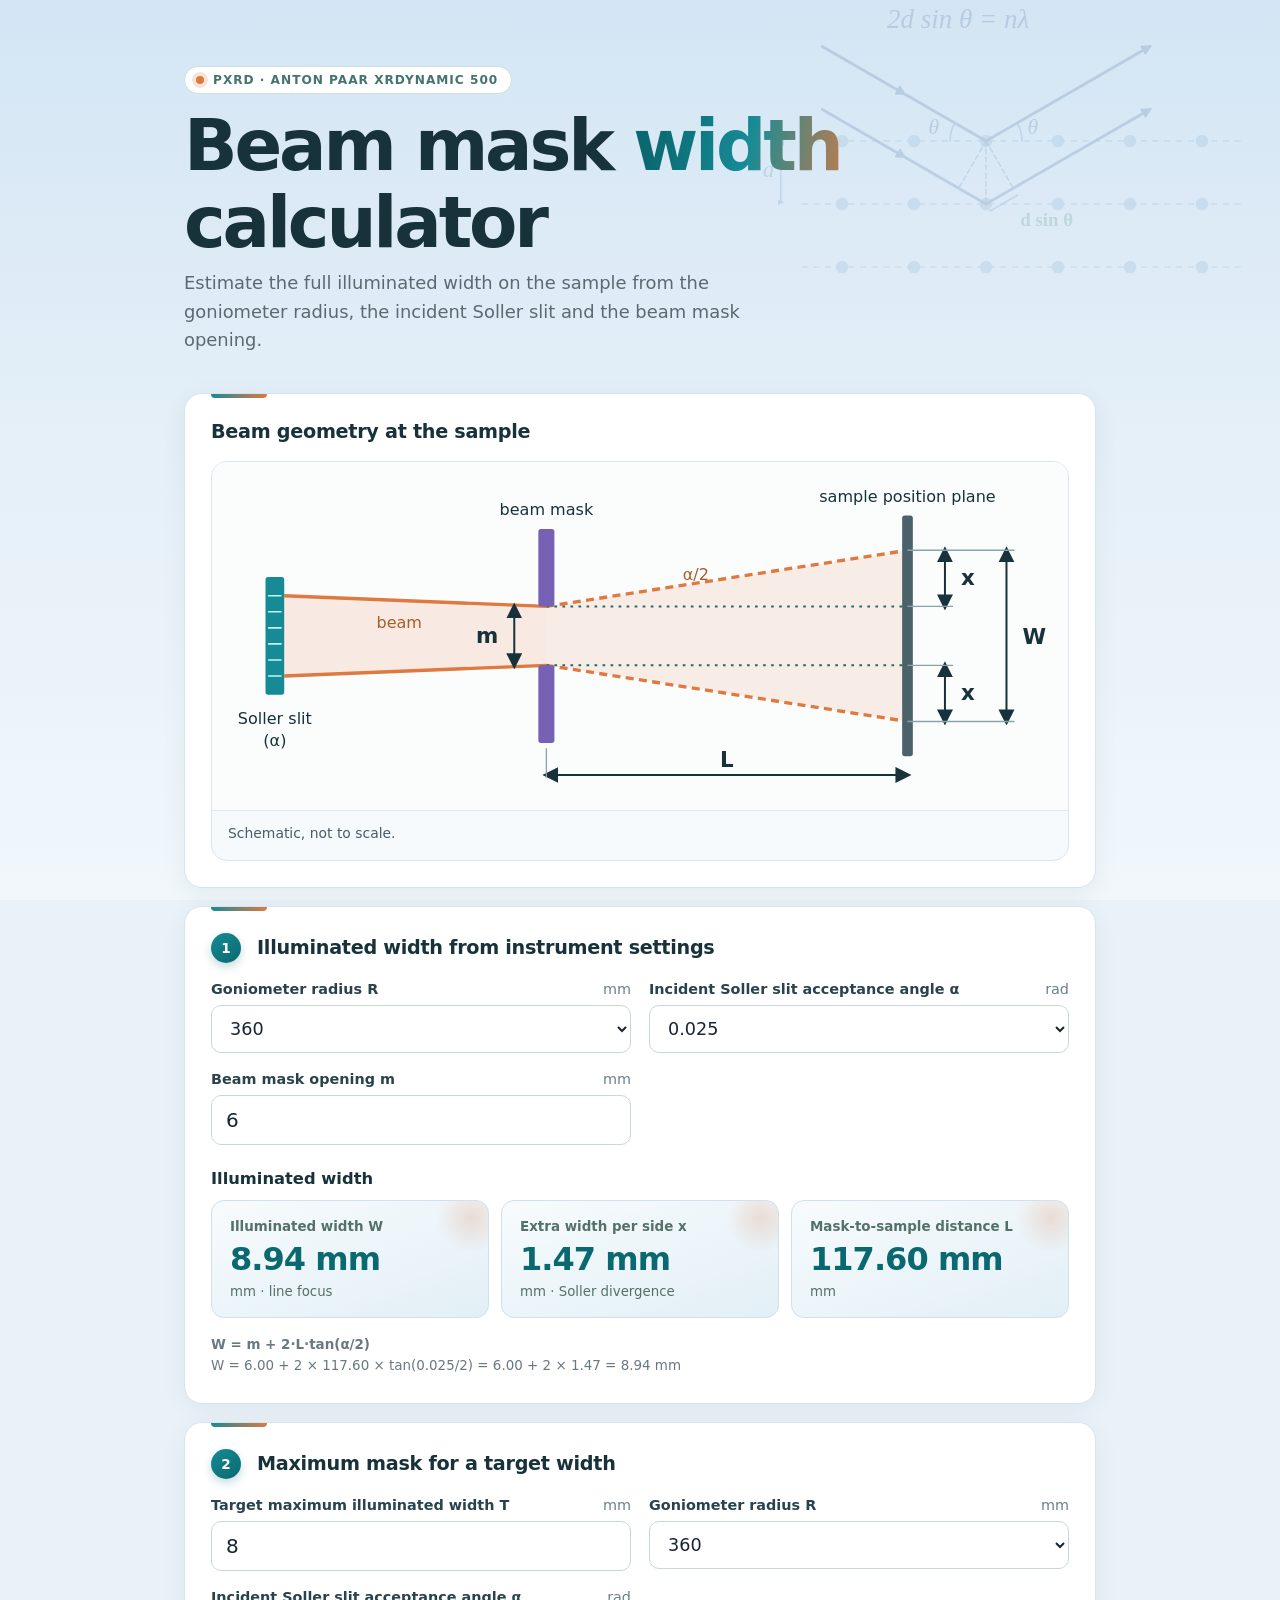
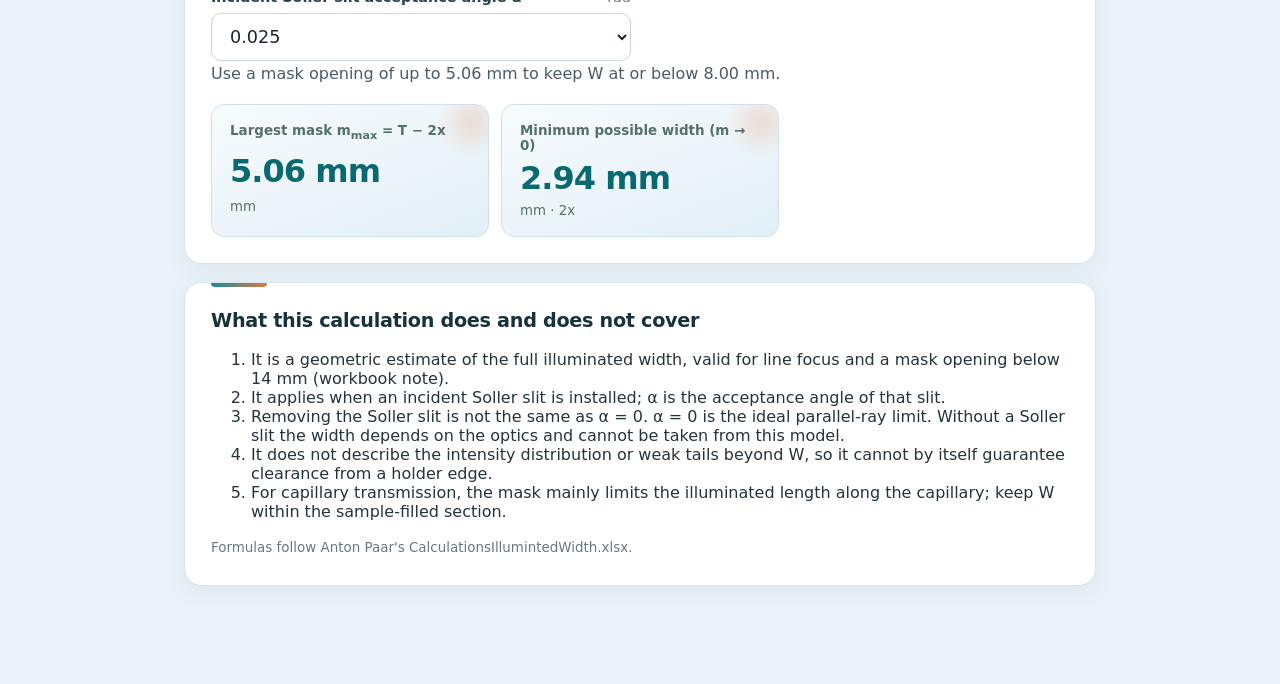
==== anton-paar/index.html @ cf541664 "Add separate Anton Paar XRDynamic 500 mask calculator" ====
<!doctype html>
<html lang="en">
<head>
  <meta charset="utf-8">
  <meta name="viewport" content="width=device-width, initial-scale=1">
  <title>XRDynamic 500 mask calculator</title>
  <link rel="stylesheet" href="styles.css?v=polish-14">
  <script defer src="calculator.js"></script>
</head>
<body>
  <main class="shell">
    <header class="header hero">
      <span class="eyebrow hero-eyebrow"><i aria-hidden="true"></i>PXRD · Anton Paar XRDynamic 500</span>
      <h1>Beam mask <span class="grad">width</span> calculator</h1>
      <p>Estimate the full illuminated width on the sample from the goniometer radius, the incident Soller slit and the beam mask opening.</p>
    </header>

    <section class="panel" aria-labelledby="geo-title">
      <h2 id="geo-title">Beam geometry at the sample</h2>
      <figure class="slit-figure">
        <svg viewBox="0 0 640 260" role="img" aria-labelledby="sch-title sch-desc" xmlns="http://www.w3.org/2000/svg" style="display:block;width:100%;height:auto">
          <title id="sch-title">Illuminated width from beam mask opening and Soller divergence</title>
          <desc id="sch-desc">Side view in the axial direction. The beam leaves the incident Soller slit at the left and passes a beam mask with opening m. Beyond the mask the edge rays diverge by half the acceptance angle on each side, adding a width x per side over the distance L to the sample plane, giving the illuminated width W.</desc>
          <defs>
            <marker id="ah" markerWidth="8" markerHeight="8" refX="6" refY="4" orient="auto-start-reverse"><path d="M0 0L8 4 0 8Z" fill="#17323a"/></marker>
          </defs>
          <rect width="640" height="260" fill="#fbfdfd"/>
          <!-- Soller slit -->
          <g fill="#168b96"><rect x="40" y="86" width="14" height="88" rx="2"/></g>
          <path d="M42 100h10M42 112h10M42 124h10M42 136h10M42 148h10M42 160h10" stroke="#c9f3f4" stroke-width="1.2"/>
          <text x="47" y="196" text-anchor="middle" font-size="12" fill="#17323a">Soller slit</text>
          <text x="47" y="212" text-anchor="middle" font-size="12" fill="#17323a">(α)</text>
          <!-- beam envelope -->
          <path d="M54 100 L250 108 L250 152 L54 160 Z" fill="#df7940" opacity=".14"/>
          <path d="M250 108 L520 66 M250 152 L520 194" stroke="#df7940" stroke-width="2.5" fill="none" stroke-dasharray="6 4"/>
          <path d="M54 100 L250 108 M54 160 L250 152" stroke="#df7940" stroke-width="2.5" fill="none"/>
          <path d="M250 108 L520 108 M250 152 L520 152" stroke="#0a6870" stroke-width="1.5" fill="none" stroke-dasharray="2 4"/>
          <path d="M250 108 L520 66 L520 194 L250 152 Z" fill="#df7940" opacity=".12"/>
          <text x="140" y="124" font-size="12" fill="#a95c2a" text-anchor="middle">beam</text>
          <!-- mask plates -->
          <rect x="244" y="50" width="12" height="58" rx="2" fill="#7661b5"/>
          <rect x="244" y="152" width="12" height="58" rx="2" fill="#7661b5"/>
          <text x="250" y="40" text-anchor="middle" font-size="12" fill="#17323a">beam mask</text>
          <!-- sample plane -->
          <rect x="516" y="40" width="8" height="180" rx="2" fill="#4b626a"/>
          <text x="520" y="30" text-anchor="middle" font-size="12" fill="#17323a">sample position plane</text>
          <!-- m dimension -->
          <path d="M226 108V152" stroke="#17323a" stroke-width="1.5" marker-start="url(#ah)" marker-end="url(#ah)"/>
          <text x="214" y="135" text-anchor="end" font-size="16" font-weight="700" fill="#17323a">m</text>
          <!-- x dimensions -->
          <path d="M548 66V108" stroke="#17323a" stroke-width="1.5" marker-start="url(#ah)" marker-end="url(#ah)"/>
          <path d="M548 152V194" stroke="#17323a" stroke-width="1.5" marker-start="url(#ah)" marker-end="url(#ah)"/>
          <text x="560" y="92" font-size="16" font-weight="700" fill="#17323a">x</text>
          <text x="560" y="178" font-size="16" font-weight="700" fill="#17323a">x</text>
          <path d="M520 108h34M520 152h34M520 66h34M520 194h34" stroke="#8aa3aa" stroke-width="1"/>
          <!-- W dimension -->
          <path d="M594 66V194" stroke="#17323a" stroke-width="1.5" marker-start="url(#ah)" marker-end="url(#ah)"/>
          <path d="M554 66h46M554 194h46" stroke="#8aa3aa" stroke-width="1"/>
          <text x="606" y="136" font-size="16" font-weight="700" fill="#17323a">W</text>
          <!-- L dimension -->
          <path d="M250 238H520" stroke="#17323a" stroke-width="1.5" marker-start="url(#ah)" marker-end="url(#ah)" transform="translate(0 -4)"/>
          <path d="M250 214v22" stroke="#8aa3aa" stroke-width="1"/>
          <text x="385" y="228" text-anchor="middle" font-size="16" font-weight="700" fill="#17323a">L</text>
          <!-- half-angle -->
          <text x="352" y="88" font-size="12" fill="#a95c2a">α/2</text>
        </svg>
        <figcaption>Schematic, not to scale.</figcaption>
      </figure>
    </section>

    <section class="panel" aria-labelledby="inst-title">
      <div class="section-heading"><span class="step">1</span><h2 id="inst-title">Illuminated width from instrument settings</h2></div>
      <div class="form-grid">
        <div class="field"><label for="radius">Goniometer radius R <span>mm</span></label>
          <select id="radius"><option value="360" selected>360</option><option value="400">400</option></select></div>
        <div class="field"><label for="alpha">Incident Soller slit acceptance angle α <span>rad</span></label>
          <select id="alpha"><option value="0.05">0.05</option><option value="0.025" selected>0.025</option><option value="0.0125">0.0125</option></select></div>
        <div class="field"><label for="mask">Beam mask opening m <span>mm</span></label>
          <input id="mask" type="number" min="0" max="13" step="0.1" value="6" inputmode="decimal" aria-describedby="mask-warning">
          <p id="mask-warning" class="inline-warning" hidden></p></div>
      </div>
      <h3 class="subhead">Illuminated width</h3>
      <div aria-live="polite">
      <div class="metric-grid">
        <div class="metric"><span>Illuminated width W</span><strong id="out-w">—</strong><small>mm · line focus</small></div>
        <div class="metric"><span>Extra width per side x</span><strong id="out-x">—</strong><small>mm · Soller divergence</small></div>
        <div class="metric"><span>Mask-to-sample distance L</span><strong id="out-l">—</strong><small>mm</small></div>
      </div>
      <p class="result-note"><strong>W = m + 2·L·tan(α/2)</strong><br><span id="formula">—</span></p>
      </div>

    </section>

    <section class="panel" aria-labelledby="rev-title">
      <div class="section-heading"><span class="step">2</span><h2 id="rev-title">Maximum mask for a target width</h2></div>
      <div class="form-grid">
        <div class="field"><label for="target">Target maximum illuminated width T <span>mm</span></label>
          <input id="target" type="number" min="0" step="0.1" value="8" inputmode="decimal"></div>
        <div class="field"><label for="radius-rev">Goniometer radius R <span>mm</span></label>
          <select id="radius-rev"><option value="360" selected>360</option><option value="400">400</option></select></div>
        <div class="field"><label for="alpha-rev">Incident Soller slit acceptance angle α <span>rad</span></label>
          <select id="alpha-rev"><option value="0.05">0.05</option><option value="0.025" selected>0.025</option><option value="0.0125">0.0125</option></select></div>
      </div>
      <p id="rev-message" class="message"></p>
      <div class="metric-grid">
        <div class="metric"><span>Largest mask m<sub>max</sub> = T − 2x</span><strong id="out-mmax">—</strong><small id="out-mmax-note">mm</small></div>
        <div class="metric"><span>Minimum possible width (m → 0)</span><strong id="out-wmin">—</strong><small>mm · 2x</small></div>
      </div>
    </section>

    <section class="panel" aria-labelledby="notes-title">
      <h2 id="notes-title">What this calculation does and does not cover</h2>
      <ol>
        <li>It is a geometric estimate of the full illuminated width, valid for line focus and a mask opening below 14 mm (workbook note).</li>
        <li>It applies when an incident Soller slit is installed; α is the acceptance angle of that slit.</li>
        <li>Removing the Soller slit is not the same as α = 0. α = 0 is the ideal parallel-ray limit. Without a Soller slit the width depends on the optics and cannot be taken from this model.</li>
        <li>It does not describe the intensity distribution or weak tails beyond W, so it cannot by itself guarantee clearance from a holder edge.</li>
        <li>For capillary transmission, the mask mainly limits the illuminated length along the capillary; keep W within the sample-filled section.</li>
      </ol>
      <p class="result-note">Formulas follow Anton Paar's CalculationsIllumintedWidth.xlsx.</p>
    </section>
  </main>
</body>
</html>
---- anton-paar/styles.css ----
:root { font-family: Inter, ui-sans-serif, system-ui, -apple-system, "Segoe UI", sans-serif; color: #24343b; background: #f5f6f2; color-scheme: light; }
* { box-sizing: border-box; }
[hidden] { display: none !important; }
body { margin: 0; min-height: 100vh; background: #f5f6f2 url("optics-background-bragg.svg?v=polish-14") center top / 100% auto fixed no-repeat; }
.header { color: #24343b; }
.header h1 { text-shadow: none; font-weight: 650; }
.header .eyebrow { color: #46736e; letter-spacing: .08em; }
.header p { color: #596b70; }
.header-equations { display: flex; flex-wrap: wrap; justify-content: flex-end; gap: 8px 28px; margin: 8px 0 20px; color: #78948b; font-family: Georgia, serif; font-size: clamp(1.15rem, 2.3vw, 1.8rem); line-height: 1.4; }
.header-equations span { white-space: nowrap; opacity: .16; }
.top-nav a { color: #075862; }
@media (max-width: 700px) { body { background-attachment: scroll; background-size: auto 620px; background-position: right top; } }
.shell { max-width: 960px; margin: 0 auto; padding: 48px 24px 80px; }
.header { max-width: none; margin-bottom: 30px; }
.header-top { display: flex; align-items: center; gap: 14px; flex-wrap: wrap; }
.header-launch { border: 1px solid #a4c6c9; background: #e9f5f5; color: #075862; border-radius: 999px; padding: 7px 12px; font: inherit; font-size: .75rem; font-weight: 800; cursor: pointer; }
.header-launch:hover, .header-launch:focus { background: #d4ebed; }
.eyebrow { color: #0a6870; font-size: .76rem; font-weight: 800; letter-spacing: .12em; text-transform: uppercase; }
h1 { font-size: clamp(2rem, 5vw, 3.4rem); line-height: 1.1; letter-spacing: -.04em; margin: 12px 0 16px; }
h2 { font-size: 1.2rem; margin: 0 0 18px; }
p { line-height: 1.6; color: #4a5b68; }
.header p { font-size: 1.05rem; margin: 0; }
.panel { background: #fff; border: 1px solid #dfe6e2; border-radius: 14px; box-shadow: 0 4px 18px #29443b06; padding: 26px; margin-bottom: 18px; }
.inputs { display: grid; gap: 8px; }
label { font-weight: 700; display: flex; justify-content: space-between; gap: 16px; max-width: 350px; }
label span { color: #69808c; font-weight: 500; }
input { width: min(100%, 350px); border: 1px solid #b7c9d1; border-radius: 10px; font: inherit; font-size: 1.25rem; padding: 12px 14px; color: #172534; background: #fbfdfd; }
input:focus { outline: 3px solid #72bdc47a; border-color: #087781; }
select { width: min(100%, 350px); border: 1px solid #b7c9d1; border-radius: 10px; font: inherit; font-size: 1.1rem; padding: 12px 14px; color: #172534; background: #fbfdfd; }
select:focus { outline: 3px solid #72bdc47a; border-color: #087781; }
.mode-choice { border: 0; padding: 0; margin: 14px 0 0; display: flex; flex-wrap: wrap; gap: 10px; }
.mode-choice legend { font-weight: 700; margin-bottom: 8px; }
.mode-choice label { justify-content: flex-start; align-items: center; border: 1px solid #b7c9d1; border-radius: 10px; padding: 9px 13px; cursor: pointer; }
.mode-choice label:has(input:checked) { border-color: #087781; background: #e9f5f5; color: #075862; }
.mode-choice input { width: auto; margin: 0 8px 0 0; accent-color: #087781; }
.automatic-inputs { display: grid; gap: 8px; margin-top: 12px; }
.automatic-inputs label:not(:first-child) { margin-top: 10px; }
.manual-toggle { justify-content: flex-start; align-items: center; margin-top: 14px; cursor: pointer; }
.manual-toggle input { width: auto; margin: 0 9px 0 0; accent-color: #087781; }
.suggestion-preference { justify-content: flex-start; align-items: center; margin-top: 4px; cursor: pointer; }
.suggestion-preference input { width: auto; margin: 0 9px 0 0; accent-color: #087781; }
.suggestion-preference:has(input:disabled) { color: #71818b; cursor: default; }
.input-hint { font-size: .82rem; margin: 0 0 3px; }
.mask-order-explanation { margin: -5px 0 18px; border-left: 3px solid #b8812f; padding: 8px 12px; background: #fff8e9; font-size: .9rem; }
.manual-mask-inputs { display: grid; grid-template-columns: repeat(2, minmax(0, 1fr)); gap: 14px; margin-top: 8px; max-width: 720px; }
.manual-mask-inputs div { display: grid; gap: 7px; }
details { margin-top: 12px; }
summary { color: #086a73; font-weight: 700; cursor: pointer; }
.advanced { display: grid; gap: 8px; margin-top: 16px; }
.advanced label:not(:first-child) { margin-top: 10px; }
.section-heading { display: flex; justify-content: space-between; align-items: flex-start; gap: 16px; }
.section-heading h2 { margin-top: 7px; }
.badge { border-radius: 999px; background: #e2f3ed; color: #14644b; padding: 7px 12px; font-size: .78rem; font-weight: 800; white-space: nowrap; }
.badge.error { background: #fff0e7; color: #9b441a; }
.badge.warning { background: #fff4d9; color: #805300; }
.message { margin: 0 0 18px; }
.beam-limit-note { margin: -7px 0 18px; border-left: 3px solid #c27c2c; padding: 8px 12px; background: #fff9eb; font-size: .86rem; }
.settings { display: grid; grid-template-columns: repeat(3, 1fr); gap: 12px; }
.setting { border-radius: 14px; padding: 20px; background: #0b5963; color: white; display: grid; gap: 5px; }
.setting span { font-size: .88rem; font-weight: 700; color: #c8e8e9; }
.setting strong { font-size: clamp(1.8rem, 5vw, 2.7rem); letter-spacing: -.04em; }
.setting small { color: #c8e8e9; font-size: .76rem; }
.automatic-details { border-top: 1px solid #e1e8eb; margin-top: 18px; padding-top: 16px; display: grid; grid-template-columns: repeat(3, 1fr); gap: 16px; }
.automatic-details div { display: grid; gap: 4px; }
.automatic-details span { color: #5e707c; font-size: .8rem; }
.automatic-details strong { font-size: 1.08rem; }
.automatic-chart { border-top: 1px solid #e1e8eb; margin-top: 18px; padding-top: 16px; }
.automatic-chart h3 { font-size: .95rem; margin: 0 0 8px; }
.automatic-chart svg { display: block; width: 100%; max-width: 640px; height: auto; }
.footprint { border-top: 1px solid #e1e8eb; margin-top: 22px; padding-top: 18px; display: grid; grid-template-columns: repeat(3, 1fr); gap: 16px; }
.footprint div { display: grid; gap: 4px; }
.footprint span { color: #5e707c; font-size: .8rem; }
.footprint strong { font-size: 1.08rem; }
.edge-screen { border-top: 1px solid #dce5e9; margin-top: 24px; padding-top: 20px; }
.edge-screen h3 { font-size: 1.08rem; margin: 0 0 8px; }
.edge-screen p { margin: 0 0 12px; font-size: .88rem; }
.edge-inputs { display: grid; grid-template-columns: repeat(3, minmax(0, 1fr)); gap: 12px; margin: 16px 0; }
.edge-inputs div { display: grid; gap: 6px; }
.edge-inputs label { font-size: .8rem; }
.edge-inputs input { width: 100%; font-size: 1rem; padding: 9px 10px; }
.edge-formula { color: #546a74; }
.edge-pair { font-weight: 700; color: #234450; }
.edge-result { background: #eaf3f5; border-left: 3px solid #4e8790; padding: 11px 13px; color: #214b55 !important; }
.edge-candidate-box { border: 1px solid #dce5e9; border-radius: 10px; padding: 12px 14px; margin-bottom: 12px; }
.edge-candidate-box strong { font-size: .85rem; }
.edge-candidate-list { display: grid; grid-template-columns: repeat(3, minmax(0, 1fr)); gap: 6px; margin-top: 9px; color: #435762; font-size: .78rem; }
.edge-candidate-list span { padding: 6px 8px; border-radius: 6px; background: #f1f6f7; }
.edge-screen .edge-caution { font-size: .8rem; color: #5a6972; margin-bottom: 0; }
.context p { margin: 0 0 12px; }
.context p:last-child { margin-bottom: 0; }
.source { font-size: .82rem; }
a { color: #086a73; }
.present-button { border: 1px solid #a4c6c9; background: #e9f5f5; color: #075862; border-radius: 9px; padding: 10px 14px; font: inherit; font-size: .83rem; font-weight: 800; cursor: pointer; }
.present-button:hover, .present-button:focus { background: #d4ebed; }
.diagram-grid { display: grid; grid-template-columns: repeat(2, minmax(0, 1fr)); gap: 14px; }
.diagram-card { margin: 0; background: #f7fafb; border: 1px solid #dce7ea; border-radius: 14px; overflow: hidden; }
.diagram-card svg { display: block; width: 100%; height: auto; }
.diagram-surface svg { max-width: 440px; margin: 0 auto; }
.diagram-card figcaption { border-top: 1px solid #dce7ea; padding: 15px 17px 18px; color: #435762; font-size: .86rem; line-height: 1.5; }
.diagram-distance { border-top: 1px solid #dce7ea; padding: 10px 17px; color: #435762; font-size: .77rem; line-height: 1.45; }
.diagram-card figcaption strong { color: #183944; }
.svg-heading { fill: #126b72; font-size: 12px; font-weight: 800; letter-spacing: 1.4px; }
.svg-label { fill: #234450; font-size: 13px; font-weight: 700; }
.svg-small { fill: #6a818a; font-size: 10px; }
.svg-fwhm-label { fill: #9d4019; font-size: 10px; font-weight: 800; }
.svg-fwhm-value { fill: #9d4019; font-size: 12px; font-weight: 800; }
.svg-center { text-anchor: middle; }
.diagram-note { font-size: .84rem; margin: 16px 0 8px; }
.illustration .source { margin: 0; }
.illustration:fullscreen { padding: clamp(20px, 3vw, 48px); overflow: auto; border-radius: 0; margin: 0; background: white; }
.illustration:fullscreen .diagram-grid { max-width: 1400px; margin: 0 auto; grid-template-columns: repeat(2, minmax(0, 1fr)); }
.illustration:fullscreen .diagram-surface svg { max-width: none; }
@media (max-width: 640px) { .shell { padding: 28px 15px 50px; } .panel { padding: 20px; } .settings, .manual-mask-inputs, .edge-inputs, .edge-candidate-list { grid-template-columns: 1fr; gap: 7px; } .setting { padding: 13px; } .setting small { font-size: .7rem; } .footprint, .automatic-details { grid-template-columns: 1fr; gap: 10px; } }
@media (max-width: 700px) { .diagram-grid { grid-template-columns: 1fr; } .illustration .section-heading { align-items: center; } }
@media (max-width: 900px) { .illustration:fullscreen .diagram-grid { grid-template-columns: 1fr; } }

/* Calculator layout */
.top-nav { display: flex; justify-content: space-between; align-items: center; gap: 18px; }
.top-nav a { text-decoration: none; font-weight: 750; background: #e9f5f5; border: 1px solid #a4c6c9; padding: 9px 14px; border-radius: 999px; white-space: nowrap; }
.top-nav a:hover, .top-nav a:focus-visible { background: #d4ebed; }
.home-links { display: flex; gap: 8px; flex-wrap: wrap; justify-content: flex-end; max-width: 100%; }
.header:has(.home-links) { max-width: none; }
.home-links a { font-size: .83rem; white-space: normal; text-align: center; }
.home { max-width: 1180px; }
.home .header { margin-bottom: 28px; }
.home-instrument { margin: 0; overflow: hidden; border: 1px solid #d8e5e8; border-radius: 22px; background: #fbfdfd; box-shadow: 0 20px 50px #143a4b17; }
.home-diagram-scroll { overflow-x: auto; overscroll-behavior-x: contain; scrollbar-color: #9eb7bc #eef4f5; }
.home-diagram { display: block; width: 100%; min-width: 820px; height: auto; font-family: Inter, ui-sans-serif, system-ui, sans-serif; }
.diagram-kicker { fill: #14818a; font-size: 12px; font-weight: 850; letter-spacing: 1.6px; }
.beam-label { fill: #b85a2d; font-size: 12px; font-weight: 750; }
.callout { fill: #203c47; font-size: 15px; font-weight: 750; }
.callout path { fill: none; stroke: #657e85; stroke-width: 1.5; marker-end: url(#arrowCall); }
.callout-sub { fill: #688088; font-size: 12px; font-weight: 650; }
.diagram-foot { fill: #667d84; font-size: 12px; font-weight: 650; letter-spacing: .02em; }
.home-instrument figcaption { display: flex; justify-content: space-between; gap: 22px; align-items: baseline; padding: 18px 24px 21px; border-top: 1px solid #deeaec; color: #506670; line-height: 1.5; }
.home-instrument figcaption strong { color: #183944; font-size: 1.05rem; }
.home-instrument figcaption span { max-width: 550px; font-size: .87rem; }
.home-scroll-hint { display: none; }
@media (max-width: 700px) { .home-instrument figcaption { display: grid; gap: 5px; padding: 15px 18px 18px; } .home-diagram { min-width: 820px; } .home-scroll-hint { display: block; margin: 0; padding: 8px 18px; border-top: 1px solid #deeaec; color: #075862; font-size: .8rem; font-weight: 750; } }
.slit-visual-grid { display: grid; grid-template-columns: repeat(2, minmax(0, 1fr)); gap: 16px; }
.slit-figure { margin: 0; background: #f8fbfc; border: 1px solid #dce8eb; border-radius: 12px; overflow: hidden; }
.diagram-section .slit-figure svg { margin: 0; width: 100%; max-width: none; }
.slit-figure figcaption { border-top: 1px solid #dce8eb; padding: 12px 16px 16px; color: #4a5b68; font-size: .87rem; line-height: 1.5; }
.slit-chart-title { font-size: 18px; font-weight: 800; fill: #214b55; }
.slit-label { font-size: 13px; font-weight: 650; fill: #375b67; }
.overlap-intro { margin: -6px 0 18px; }
.overlap-card { background: #fbfdfd; border-color: #d9e4e6; box-shadow: 0 6px 18px #1739430a; }
.overlap-card-heading { display: flex; align-items: center; gap: 12px; padding: 18px 20px 0; }
.overlap-card-heading h3 { margin: 0; color: #173b46; font-size: 1.02rem; letter-spacing: -.015em; }
.overlap-card-index { display: inline-grid; place-items: center; width: 30px; height: 30px; flex: none; border-radius: 9px; background: #e6f2f1; color: #0b656c; font-size: .72rem; font-weight: 850; }
.diagram-section .overlap-card svg { margin: 0; }
.sample-fill { fill: #e4eaeb; }
.sample-rim-fill { fill: #24343b; }
.area-pds { fill: #f3cd57; }
.area-pass { fill: #5baa62; }
.area-measured { fill: #d95049; }
.overlap-guide { fill: none; stroke: #4d9fc7; stroke-width: 1.5; stroke-dasharray: 3 5; opacity: .9; }
.overlap-stage { fill: #203d47; font-size: 17px; font-weight: 800; }
.overlap-stage-sub { fill: #5c737b; font-size: 12px; }
.optics-label { fill: #365765; font-size: 12px; font-weight: 800; letter-spacing: .025em; }
.optics-beam-pds { fill: #f3cd57; opacity: .54; }
.optics-beam-pass { fill: #5baa62; opacity: .43; }
.optics-ray { fill: none; stroke: #547987; stroke-width: 1.6; }
.optics-blade { fill: none; stroke: #70818a; stroke-width: 8; stroke-linecap: square; }
.optics-slit { fill: none; stroke: #405662; stroke-width: 1.5; }
.optics-target { fill: #24343b; }
.optics-sample-label { fill: #6b7e85; font-size: 10px; font-weight: 650; }
.overlap-legend { display: flex; gap: 12px 22px; flex-wrap: wrap; align-items: center; margin: 17px 0 0 !important; font-size: .82rem; font-weight: 700; color: #34535c; }
.overlap-legend span { display: inline-flex; gap: 7px; align-items: center; }
.legend-swatch { display: inline-block; width: 13px; height: 13px; border-radius: 4px; }
.pds-swatch { background: #f3cd57; }
.pass-swatch { background: #5baa62; }
.measured-swatch { background: #d95049; }
.brochure-figure { max-width: 780px; margin: 0; background: #f7fafb; border: 1px solid #dce8eb; border-radius: 12px; overflow: hidden; }
.brochure-figure img { display: block; width: 100%; height: auto; }
.brochure-figure figcaption { padding: 12px 16px 16px; border-top: 1px solid #dce8eb; color: #4a5b68; font-size: .87rem; line-height: 1.5; }
.training-actions { display: flex; align-items: center; gap: 8px; }
.training-actions button { font: inherit; font-weight: 750; color: #075862; background: #e9f5f5; border: 1px solid #a4c6c9; padding: 9px 14px; border-radius: 999px; cursor: pointer; white-space: nowrap; }
.training-actions button:hover, .training-actions button:focus-visible { background: #d4ebed; }
.training:fullscreen { overflow: auto; width: 100%; max-width: none; background: #f5fafc; }
.section-heading { align-items: center; justify-content: flex-start; margin-bottom: 18px; }
.section-heading h2 { margin: 0; }
.results .section-heading { justify-content: space-between; }
.step { display: grid; place-items: center; background: #0b5963; color: white; width: 30px; height: 30px; border-radius: 50%; font-weight: 800; font-size: .85rem; flex: none; }
.form-grid { display: grid; grid-template-columns: repeat(2, minmax(0, 1fr)); gap: 18px; }
.field { display: grid; align-content: start; gap: 8px; min-width: 0; }
.field label, .field-label { max-width: none; font-size: .9rem; font-weight: 700; color: #29434d; }
.field input, .field select { max-width: none; width: 100%; }
.field output { display: flex; align-items: center; min-height: 52px; padding: 11px 14px; border-radius: 10px; background: #e9f5f5; border: 1px solid #a4c6c9; color: #075862; font-size: 1.12rem; font-weight: 750; }
.mode-choice { margin: 0 0 22px; }
.mode-choice label { max-width: none; }
.metric-grid { display: grid; grid-template-columns: repeat(3, minmax(0,1fr)); gap: 12px; }
.metric { display: grid; gap: 6px; padding: 18px; background: #0b5963; color: white; border-radius: 13px; }
.metric span { color: #c8e8e9; font-size: .84rem; font-weight: 700; }
.metric strong { font-size: clamp(1.35rem, 3vw, 2rem); letter-spacing: -.03em; }
.metric small { color: #c8e8e9; }
.metric-subvalue { display: grid; gap: 5px; margin-top: 8px; padding-top: 12px; border-top: 1px solid rgba(200, 232, 233, .4); }
.metric-subvalue strong { font-size: clamp(1.1rem, 2.4vw, 1.5rem); }
.message { margin: 0 0 18px; }
.auto-results { display: flex; flex-wrap: wrap; gap: 10px 30px; margin-top: 18px; padding: 16px 18px; border-radius: 10px; background: #f1f7f8; color: #31545e; }
.auto-results strong { color: #173b46; }
.result-note { margin: 16px 0 0; font-size: .84rem; color: #687982; }
.notes h2 { margin-bottom: 12px; }
.notes details { margin: 0; border-top: 1px solid #e0e8eb; }
.notes details:last-child { border-bottom: 1px solid #e0e8eb; }
.notes summary { padding: 16px 4px; }
.detail-body { padding: 0 5px 18px; }
.detail-body p { margin: 0 0 12px; }
.detail-body .form-grid { margin: 14px 0; grid-template-columns: repeat(3,minmax(0,1fr)); }
.detail-body input { font-size: 1rem; padding: 9px 10px; }
.candidate-list { display: grid; grid-template-columns: repeat(2,minmax(0,1fr)); gap: 7px; }
.candidate { text-align: left; border: 1px solid #bad1d5; border-radius: 9px; background: #f1f7f8; color: #244d57; padding: 10px 12px; font: inherit; font-size: .82rem; cursor: pointer; }
.candidate:hover, .candidate:focus-visible { background: #dceef0; border-color: #5e9ca3; }
.field .inline-warning { margin: 0; padding: 9px 11px; border-left: 4px solid #a83711; border-radius: 4px; background: #fff0e8; color: #842906; font-size: .85rem; font-weight: 800; line-height: 1.35; }
.field .input-warning { border-color: #a83711; box-shadow: 0 0 0 2px #f5c1a8; }
.message.warning { padding: 13px 15px; border-left: 5px solid #a83711; border-radius: 5px; background: #fff0e8; color: #842906; font-weight: 800; }
.badge.warning { background: #9b350f; color: #fff; font-weight: 900; }
.source { font-size: .82rem; }
.training { max-width: 1100px; }
.diagram-section svg { display: block; width: 100%; max-width: 760px; height: auto; margin: 5px auto 14px; font: 15px Inter, ui-sans-serif, system-ui, sans-serif; fill: #29434d; }
.diagram-section svg.profile-inset { background: #f6fafb; border: 1px solid #dce8eb; border-radius: 12px; margin-top: 12px; }
.soller-comparison { display: grid; grid-template-columns: repeat(2, minmax(0, 1fr)); gap: 16px; margin: 12px 0 16px; }
.diagram-section .soller-comparison svg { max-width: none; margin: 0; background: #f8fbfc; border: 1px solid #dce8eb; border-radius: 12px; }
.soller-panel-title { font-size: 17px; font-weight: 750; fill: #214b55; }
.soller-panel-note { font-size: 11px; fill: #637b84; }
.soller-axis-label { font-size: 12px; fill: #516b75; }
.soller-legend { font-size: 13px; font-weight: 650; }
.soller-peak-none, .soller-peak-wide, .soller-peak-narrow { fill: none; stroke-width: 2.5; stroke-linecap: round; stroke-linejoin: round; }
.soller-peak-none { stroke: #3273a1; }
.soller-peak-wide { stroke: #bd7923; }
.soller-peak-narrow { stroke: #4a823b; }
.profile-inset .profile-title { font-size: 17px; font-weight: 750; fill: #214b55; }
.profile-inset .profile-measure { font-size: 15px; font-weight: 800; paint-order: stroke; stroke: #f6fafb; stroke-width: 4px; }
.profile-inset .profile-core { fill: #147b83; }
.profile-inset .profile-width { fill: #a34e26; }
.profile-inset .profile-footprint { fill: #775e9c; }
.profile-inset .profile-note { font-size: 11px; fill: #637b84; }
.diagram-section p { max-width: 800px; margin-bottom: 0; }
@media (max-width: 640px) {
  .soller-comparison, .slit-visual-grid { grid-template-columns: 1fr; }
  .form-grid, .metric-grid, .detail-body .form-grid, .candidate-list { grid-template-columns: 1fr; }
  .top-nav { align-items: flex-start; flex-wrap: wrap; }
  .home-links { justify-content: flex-start; }
  .top-nav a { font-size: .83rem; }
  .training-actions { flex-wrap: wrap; justify-content: flex-end; }
  .training-actions button { font-size: .83rem; }
}


/* Calculator footprint geometry beside the iCore controls. */
.footprint-geometry { display: grid; grid-template-columns: minmax(0, 1.25fr) minmax(135px, .75fr); gap: 10px; align-items: center; margin: 0; padding: 10px 12px; border: 1px solid #d5e5e7; border-radius: 12px; background: #f5fafb; }
.footprint-geometry svg { display: block; width: 100%; height: auto; }
.footprint-geometry figcaption { display: grid; gap: 7px; color: #244c56; line-height: 1.35; }
.footprint-geometry figcaption strong { font-size: 1.1rem; color: #075862; white-space: nowrap; }
.footprint-geometry figcaption span { font-size: .86rem; font-weight: 700; }
.footprint-geometry figcaption small { font-size: .72rem; color: #647984; }
@media (max-width: 900px) { .footprint-geometry { grid-template-columns: 1fr; } }
@media (max-width: 640px) { .footprint-geometry { max-width: 440px; } }
.results .section-heading h2 { margin-right: auto; }

/* Quiet light palette shared by the calculator and teaching pages. */
.top-nav a, .header-launch, .training-actions button { background: #fff; border-color: #d2dfd9; color: #365e58; box-shadow: none; font-weight: 650; }
.top-nav a:hover, .header-launch:hover, .training-actions button:hover { background: #edf4ee; border-color: #a7c2b7; }
.setting, .metric { background: #eaf2ed; color: #294f45; border: 1px solid #d4e4da; }
.setting span, .setting small, .metric span, .metric small { color: #547168; }
.metric-subvalue { border-top-color: #ccddd2; }
.diagram-card, .diagram-section .soller-comparison svg, .footprint-geometry { background: #fafcf9; border-color: #e0e8e0; }
input, select { background: #fff; border-color: #c9d8d0; }

/* ===== Visual polish: accent colour, hero, cards, motion ===== */
:root { --teal: #0a6870; --teal-2: #168b96; --beam: #df7940; --ink: #17323a; --line: #dbe6e1; }
::selection { background: #bfe3e3; color: var(--ink); }
h1, h2 { color: var(--ink); }
.grad { background: linear-gradient(100deg, var(--teal) 10%, var(--teal-2) 55%, var(--beam) 110%); -webkit-background-clip: text; background-clip: text; color: transparent; }

/* Hero */
.hero { position: relative; padding: 18px 0 8px; }
.hero h1 { font-size: clamp(2.4rem, 6.4vw, 4.4rem); letter-spacing: -.045em; margin: 14px 0 6px; }
.hero > p { max-width: 560px; font-size: 1.12rem; }
.hero-eyebrow { display: inline-flex; align-items: center; gap: 9px; padding: 6px 13px 6px 11px; border: 1px solid #cfe1dc; background: #ffffffcc; border-radius: 999px; backdrop-filter: blur(6px); }
.hero-eyebrow i { width: 8px; height: 8px; border-radius: 50%; background: var(--beam); box-shadow: 0 0 0 4px #df794033; animation: pulse 2.4s ease-in-out infinite; }
.hero-actions { display: flex; flex-wrap: wrap; gap: 12px; margin: 26px 0 18px; }
.btn { display: inline-flex; align-items: center; gap: 10px; padding: 13px 22px; border-radius: 999px; font-weight: 750; font-size: .98rem; text-decoration: none; transition: transform .18s ease, box-shadow .18s ease, background .18s ease; }
.btn span { transition: transform .18s ease; }
.btn-primary { color: #fff; background: linear-gradient(135deg, var(--teal) 0%, var(--teal-2) 100%); box-shadow: 0 10px 24px #0a68703a, inset 0 1px 0 #ffffff40; }
.btn-primary:hover, .btn-primary:focus-visible { transform: translateY(-2px); box-shadow: 0 14px 30px #0a687050, inset 0 1px 0 #ffffff40; }
.btn-primary:hover span { transform: translateX(4px); }
.btn-ghost { color: var(--teal); background: #ffffffd9; border: 1px solid #c4d9d3; }
.btn-ghost:hover, .btn-ghost:focus-visible { background: #fff; border-color: var(--teal-2); transform: translateY(-2px); }
.hero-chips { display: flex; flex-wrap: wrap; gap: 8px 10px; list-style: none; margin: 0; padding: 0; }
.hero-chips li { font-size: .8rem; font-weight: 650; color: #46686a; padding: 5px 12px; border-radius: 999px; background: #e9f3ef; border: 1px solid #d5e6df; }
.home .header-equations { position: absolute; top: 4px; right: 0; margin: 0; }

/* Instrument diagram: moving beam */
.home-instrument { border-color: #cfe1e3; box-shadow: 0 24px 60px #143a4b1f, 0 2px 0 #fff inset; transition: box-shadow .3s ease; }
.home-instrument:hover { box-shadow: 0 30px 70px #143a4b2b, 0 2px 0 #fff inset; }
.home-diagram .beam-flow { stroke-dasharray: 14 10; animation: beamflow 1.4s linear infinite; }
.callout text { transition: fill .2s ease; }
.callout:hover text { fill: var(--teal); }

/* Guide cards */
.guide-section { margin-top: 44px; }
.section-title { font-size: 1.5rem; letter-spacing: -.02em; margin: 0 0 18px; display: flex; align-items: center; gap: 12px; }
.section-title::before { content: ""; width: 26px; height: 4px; border-radius: 4px; background: linear-gradient(90deg, var(--beam), #f0b27d); }
.guide-grid { display: grid; grid-template-columns: repeat(auto-fit, minmax(210px, 1fr)); gap: 16px; }
.guide-card { position: relative; display: grid; align-content: start; gap: 10px; padding: 22px 20px 18px; border-radius: 18px; background: #fff; border: 1px solid var(--line); text-decoration: none; color: var(--ink); overflow: hidden; box-shadow: 0 4px 16px #1f43380a; transition: transform .22s ease, box-shadow .22s ease, border-color .22s ease; }
.guide-card::before { content: ""; position: absolute; inset: 0 0 auto 0; height: 4px; background: linear-gradient(90deg, var(--teal-2), var(--beam)); transform: scaleX(0); transform-origin: left; transition: transform .3s ease; }
.guide-card:hover, .guide-card:focus-visible { transform: translateY(-5px); border-color: #a9cfc9; box-shadow: 0 18px 38px #1f43381f; }
.guide-card:hover::before, .guide-card:focus-visible::before { transform: scaleX(1); }
.guide-card strong { font-size: 1.06rem; line-height: 1.25; letter-spacing: -.01em; }
.guide-desc { color: #587076; font-size: .88rem; line-height: 1.5; }
.guide-icon { display: grid; place-items: center; width: 50px; height: 50px; border-radius: 14px; background: linear-gradient(145deg, #e4f3f1, #f6efe6); }
.guide-icon svg { width: 30px; height: 30px; fill: none; stroke: var(--teal); stroke-width: 1.8; stroke-linecap: round; stroke-linejoin: round; }
.guide-icon svg .fill { fill: #bfe3e3; }
.guide-icon svg .dash { stroke: var(--beam); stroke-dasharray: 2 3; }
.guide-num { position: absolute; top: 16px; right: 18px; font: 800 .78rem Georgia, serif; letter-spacing: .08em; color: #b8c9c5; }
.guide-go { margin-top: 4px; font-size: .82rem; font-weight: 800; color: var(--teal); }
.guide-go b { display: inline-block; transition: transform .2s ease; }
.guide-card:hover .guide-go b { transform: translateX(5px); }

/* Panels, headings, controls on the content pages */
.panel { position: relative; border-radius: 18px; border-color: var(--line); box-shadow: 0 6px 24px #1f433810; transition: box-shadow .25s ease; }
.panel:hover { box-shadow: 0 10px 32px #1f433818; }
.panel::before { content: ""; position: absolute; left: 26px; top: 0; width: 56px; height: 4px; border-radius: 0 0 5px 5px; background: linear-gradient(90deg, var(--teal-2), var(--beam)); }
.panel h2 { letter-spacing: -.015em; }
.header:not(.hero) h1::after { content: ""; display: block; width: 64px; height: 5px; margin-top: 14px; border-radius: 5px; background: linear-gradient(90deg, var(--teal-2), var(--beam)); }
.step { background: linear-gradient(145deg, var(--teal-2), var(--teal)); box-shadow: 0 4px 10px #0a68703d; }
.top-nav a, .training-actions a { border-radius: 999px; transition: transform .15s ease, background .15s ease, border-color .15s ease; }
.top-nav a:hover { transform: translateY(-1px); }
.setting, .metric { background: linear-gradient(160deg, #f4faf7 0%, #e3f0ea 100%); border-color: #cfe3d9; position: relative; overflow: hidden; }
.setting::after, .metric::after { content: ""; position: absolute; right: -18px; top: -18px; width: 70px; height: 70px; border-radius: 50%; background: radial-gradient(circle, #df794033, transparent 70%); }
.setting strong, .metric strong { color: var(--teal); }
input:hover, select:hover { border-color: #9dbdb3; }
input:focus-visible, select:focus-visible { outline: 3px solid #168b9657; border-color: var(--teal-2); }
.candidate { transition: transform .15s ease, background .15s ease, border-color .15s ease; }
.candidate:hover { transform: translateY(-1px); }
.diagram-card, .slit-figure, .brochure-figure { border-radius: 16px; transition: box-shadow .2s ease; }
.diagram-card:hover, .slit-figure:hover { box-shadow: 0 10px 26px #1f433814; }
summary { transition: color .15s ease; }
summary:hover { color: var(--beam); }

/* Entrance motion (skipped when the reader prefers reduced motion) */
@keyframes rise { from { opacity: 0; transform: translateY(14px); } to { opacity: 1; transform: none; } }
@keyframes beamflow { to { stroke-dashoffset: -24; } }
@keyframes pulse { 50% { box-shadow: 0 0 0 8px #df794014; } }
@media (prefers-reduced-motion: no-preference) {
  .header, .panel, .home-instrument, .guide-card { animation: rise .6s cubic-bezier(.2, .7, .2, 1) both; }
  .panel:nth-of-type(2), .guide-card:nth-child(2) { animation-delay: .06s; }
  .panel:nth-of-type(3), .guide-card:nth-child(3) { animation-delay: .12s; }
  .panel:nth-of-type(4), .guide-card:nth-child(4) { animation-delay: .18s; }
  .home-instrument { animation-delay: .1s; }
  .guide-card:nth-child(5) { animation-delay: .24s; }
}
@media (prefers-reduced-motion: reduce) {
  .home-diagram .beam-flow { animation: none; stroke-dasharray: none; }
  .hero-eyebrow i { animation: none; }
  .guide-card, .btn, .panel { transition: none; }
}
@media (max-width: 700px) { .home .header-equations { display: none; } .hero h1 { font-size: 2.5rem; } .guide-grid { grid-template-columns: 1fr; } .btn { padding: 12px 18px; } }
@media (min-width: 701px) { .guide-grid { grid-template-columns: repeat(6, minmax(0, 1fr)); } .guide-card { grid-column: span 2; } .guide-card:nth-child(n+4) { grid-column: span 3; } }

/* Compact guide row directly under the title (visible without scrolling) */
.home .header { margin-bottom: 18px; }
.guide-section { margin: 0 0 26px; }
.guide-grid, .guide-card, .guide-card:nth-child(n+4) { }
@media (min-width: 701px) { .guide-grid { grid-template-columns: repeat(auto-fit, minmax(190px, 1fr)); gap: 12px; } .guide-card, .guide-card:nth-child(n+4) { grid-column: auto; } }
.guide-card { grid-template-columns: auto 1fr; align-items: center; column-gap: 12px; row-gap: 6px; padding: 14px 16px; border-radius: 16px; }
.guide-icon { grid-row: 1; width: 42px; height: 42px; border-radius: 12px; }
.guide-icon svg { width: 25px; height: 25px; }
.guide-card strong { font-size: .98rem; }
.guide-desc { grid-column: 1 / -1; font-size: .8rem; line-height: 1.4; }
.guide-num { top: 10px; right: 14px; }

/* Descriptions appear as a tooltip on hover/focus (always inline on touch screens) */
@media (hover: hover) {
  .guide-card { overflow: visible; }
  .guide-card::before { border-radius: 16px 16px 0 0; }
  .guide-card .guide-desc { position: absolute; left: 0; right: 0; top: calc(100% + 8px); z-index: 6; padding: 12px 14px; border-radius: 12px; background: #fff; border: 1px solid #cfe1dc; box-shadow: 0 14px 30px #1f43382a; color: #3f5a60; opacity: 0; visibility: hidden; transform: translateY(-4px); pointer-events: none; transition: opacity .18s ease, transform .18s ease, visibility .18s; }
  .guide-card:hover .guide-desc, .guide-card:focus-visible .guide-desc { opacity: 1; visibility: visible; transform: none; }
  .guide-section { position: relative; z-index: 3; }
}

/* Background: warm drafting paper with a millimetre grid and a goniometer-circle motif */
:root { --paper: #f3eee2; --grid: rgba(86, 104, 112, .075); --grid-major: rgba(86, 104, 112, .13); }
body { background-color: var(--paper); background-image: url("optics-background-bragg.svg?v=polish-14"), linear-gradient(var(--grid-major) 1px, transparent 1px), linear-gradient(90deg, var(--grid-major) 1px, transparent 1px), linear-gradient(var(--grid) 1px, transparent 1px), linear-gradient(90deg, var(--grid) 1px, transparent 1px), radial-gradient(ellipse at 50% 0, #fbf8ef 0, transparent 62%); background-size: 100% auto, 120px 120px, 120px 120px, 24px 24px, 24px 24px, 100% 70vh; background-position: center top; background-repeat: no-repeat, repeat, repeat, repeat, repeat, no-repeat; background-attachment: fixed; }
@media (max-width: 700px) { body { background-size: auto 620px, 120px 120px, 120px 120px, 24px 24px, 24px 24px, 100% 70vh; background-position: right top, 0 0, 0 0, 0 0, 0 0, center top; background-attachment: scroll; } }
.panel, .guide-card, .home-instrument { background-color: #fffdf8; }
.top-nav a, .hero-eyebrow { background: #fffdf8; }
.diagram-card, .slit-figure, .brochure-figure, .footprint-geometry, .diagram-section .soller-comparison svg { background: #fbf8ef; border-color: #e2dccb; }
.setting, .metric { background: linear-gradient(160deg, #fbf8ef 0%, #efe9d9 100%); border-color: #ddd5bf; }

/* Background v3: sand paper with fine grain and Debye-Scherrer rings (no grid) */
:root { --paper: #ece6d6; }
body { background-color: var(--paper); background-image: url("optics-background-bragg.svg?v=polish-14"), url("data:image/svg+xml;utf8,<svg xmlns='http://www.w3.org/2000/svg' width='220' height='220'><filter id='n'><feTurbulence type='fractalNoise' baseFrequency='.85' numOctaves='2' stitchTiles='stitch'/><feColorMatrix values='0 0 0 0 .35  0 0 0 0 .3  0 0 0 0 .2  0 0 0 .13 0'/></filter><rect width='100%' height='100%' filter='url(%23n)'/></svg>"), radial-gradient(ellipse 70% 55% at 22% 0, #f8f4e8 0, transparent 70%), linear-gradient(180deg, transparent 55%, #e3dccb 100%); background-size: 100% auto, 220px 220px, 100% 100vh, 100% 100vh; background-position: right top, 0 0, 0 0, 0 0; background-repeat: no-repeat, repeat, no-repeat, no-repeat; background-attachment: fixed; }
@media (max-width: 700px) { body { background-size: auto 620px, 220px 220px, 100% 100vh, 100% 100vh; background-attachment: scroll, scroll, scroll, scroll; } }

/* Background v4: fresh sky-blue field with a simple Bragg-Brentano beam path */
:root { --paper: #e6f1f8; }
body { background-color: #eef6fb; background-image: url("optics-background-bragg.svg?v=polish-14"), linear-gradient(180deg, #d8eaf6 0, #e8f3fa 420px, #f3f9fc 900px); background-size: 100% auto, 100% 100%; background-position: center top, 0 0; background-repeat: no-repeat; background-attachment: fixed, fixed; }
@media (max-width: 700px) { body { background-size: auto 360px, 100% 100%; background-position: 62% 0, 0 0; background-attachment: scroll, scroll; } }
.panel, .guide-card, .home-instrument { background-color: #fff; }
.top-nav a, .hero-eyebrow { background: #fff; }
.diagram-card, .slit-figure, .brochure-figure, .footprint-geometry, .diagram-section .soller-comparison svg { background: #f6fafd; border-color: #d9e6ee; }
.setting, .metric { background: linear-gradient(160deg, #f7fbfd 0%, #e2eff6 100%); border-color: #cfe1ec; }
.panel, .guide-card { border-color: #d6e4ed; }
.home .header-equations { display: none; }

/* Background v6: cool blue field with a Bragg's-law lattice diagram beside the title */
body { background-color: #eaf2f9; background-image: url("optics-background-bragg.svg?v=polish-14"), linear-gradient(180deg, #d3e5f4 0, #e4eff8 420px, #f1f7fb 900px); background-size: min(46vw, 440px) auto, 100% 100%; background-position: right 24px top 14px, 0 0; background-repeat: no-repeat; background-attachment: scroll, fixed; }
@media (min-width: 1280px) { body { background-position: calc(50% + 370px) top 14px, 0 0; } }
@media (max-width: 700px) { body { background-image: linear-gradient(180deg, #d3e5f4 0, #e4eff8 420px, #f1f7fb 900px); background-size: 100% 100%; background-position: 0 0; background-attachment: fixed; } }

/* Background v7: textbook Bragg diagram at a fixed small size; page-level equation removed */
.header-equations, .home .header-equations { display: none; }
body { background-size: auto 172px, 100% 100%; background-position: right 24px top 6px, 0 0; }
@media (min-width: 1280px) { body { background-position: calc(50% + 420px) top 6px, 0 0; } }
@media (min-width: 701px) { .guide-grid { grid-template-columns: repeat(auto-fit, minmax(148px, 1fr)); } }

/* Background v8: the Bragg diagram becomes a large, faint watermark in the middle of the page */
body { background-image: linear-gradient(180deg, #d3e5f4 0, #e4eff8 420px, #f1f7fb 900px); background-size: 100% 100%; background-position: 0 0; background-repeat: no-repeat; background-attachment: fixed; }
body::before { content: ""; position: fixed; inset: 0; z-index: -1; pointer-events: none; background: url("optics-background-bragg.svg?v=polish-14") center 44% / min(1020px, 94vw) auto no-repeat; opacity: .17; }

/* v8 fix: :root paints its own background, so the watermark is a body background layer with opacity baked into the SVG */
body::before { content: none; }
body { background-image: url("optics-background-bragg.svg?v=polish-14"), linear-gradient(180deg, #d3e5f4 0, #e4eff8 420px, #f1f7fb 900px); background-size: min(1020px, 94vw) auto, 100% 100%; background-position: center 44%, 0 0; background-repeat: no-repeat, no-repeat; background-attachment: fixed, fixed; }

/* v9: watermark back in the top-right corner, sized to the free space beside the title */
body { background-size: auto min(26vw, 270px), 100% 100%; background-position: right max(24px, calc((100% - 1180px) / 2 + 24px)) top 6px, 0 0; background-attachment: scroll, fixed; }
@media (max-width: 700px) { body { background-image: linear-gradient(180deg, #d3e5f4 0, #e4eff8 420px, #f1f7fb 900px); background-size: 100% 100%; background-position: 0 0; background-attachment: fixed; } }

/* Slit guide: independent PDS + PASS beside the fixed-vs-programmable scan comparison */
.slit-combo { display: grid; grid-template-columns: minmax(0, 1fr) minmax(0, 1fr); gap: 16px; align-items: start; }
.combo-side { display: grid; gap: 12px; align-content: start; padding: 0 16px 16px; background: #fbfdfd; border: 1px solid #d9e4e6; border-radius: 14px; box-shadow: 0 6px 18px #1739430a; }
.combo-side .overlap-card-heading { padding: 18px 4px 2px; align-items: flex-start; }
.combo-side .overlap-card-heading h3 { line-height: 1.3; }
.combo-side .slit-figure { background: #fff; }
@media (max-width: 700px) { .slit-combo { grid-template-columns: 1fr; } }

/* Anton Paar calculator */
.subhead { margin: 24px 0 12px; font-size: 1.02rem; color: #17323a; }
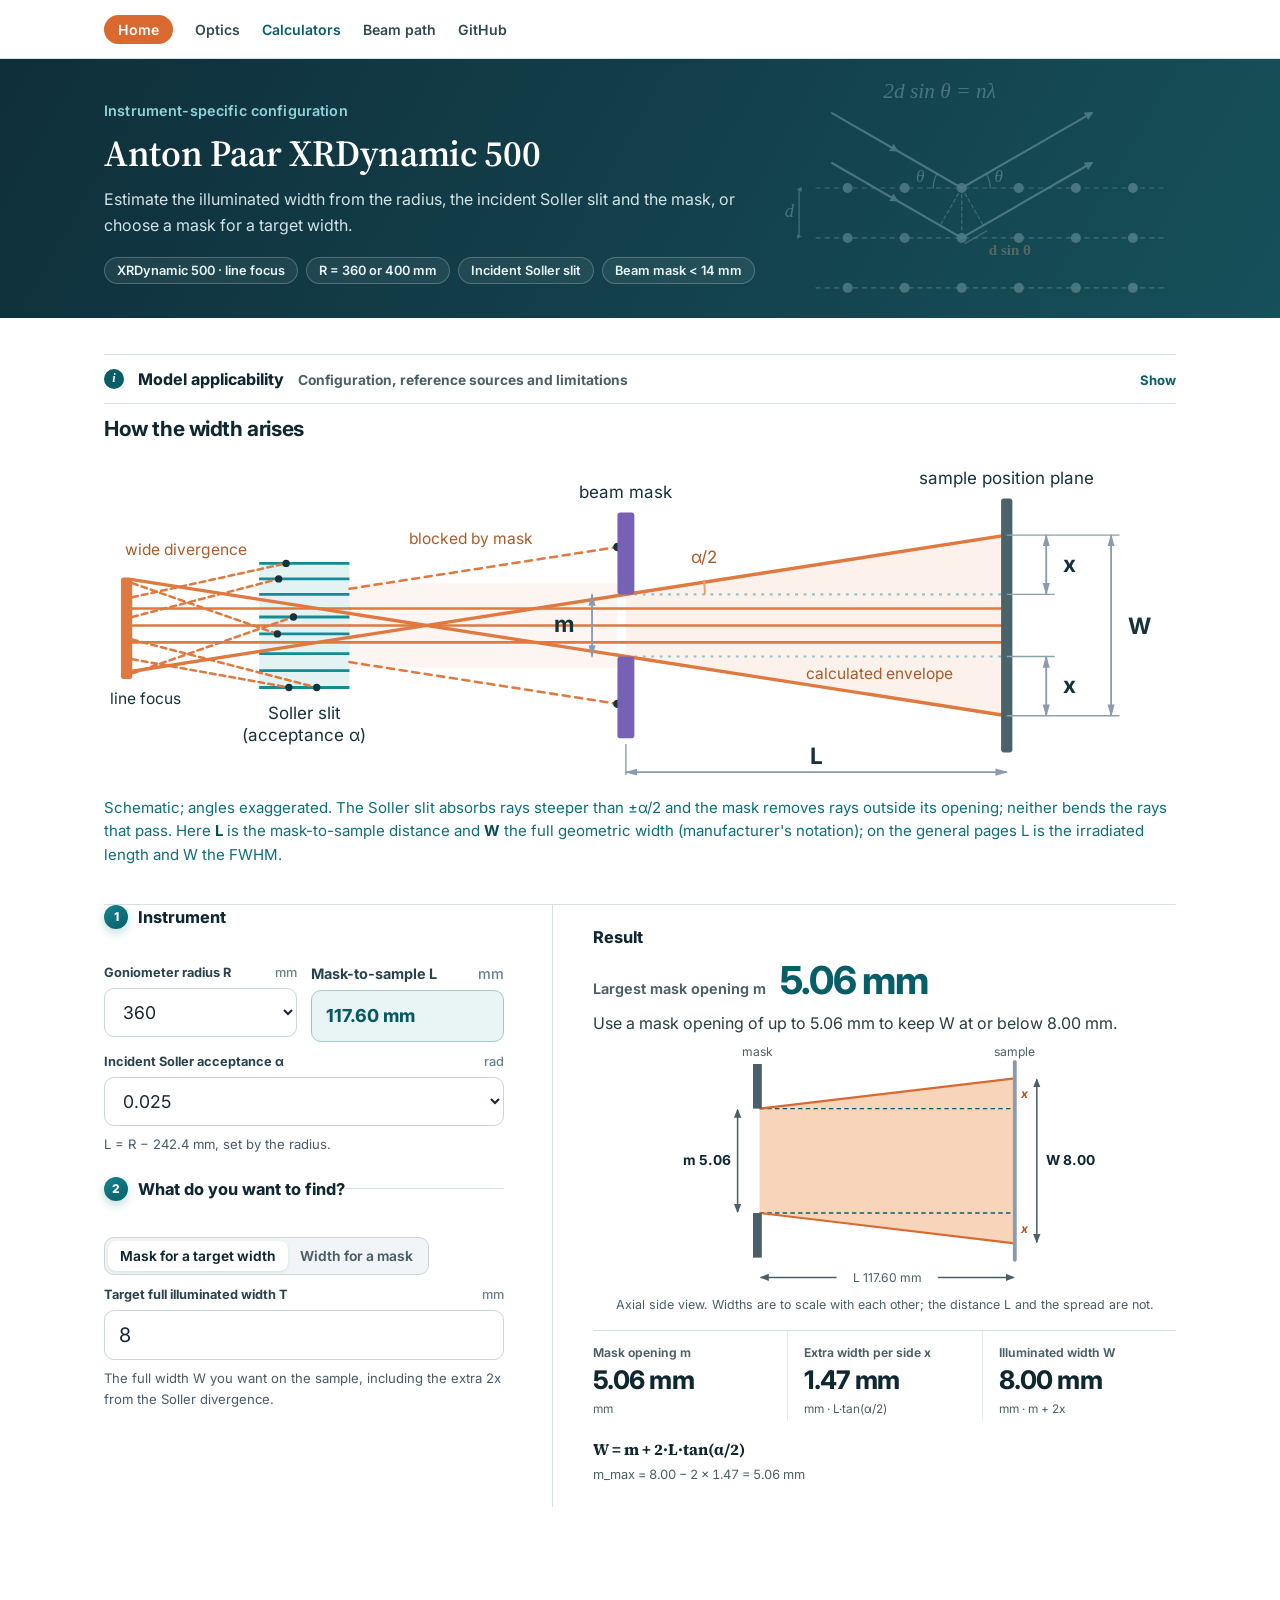
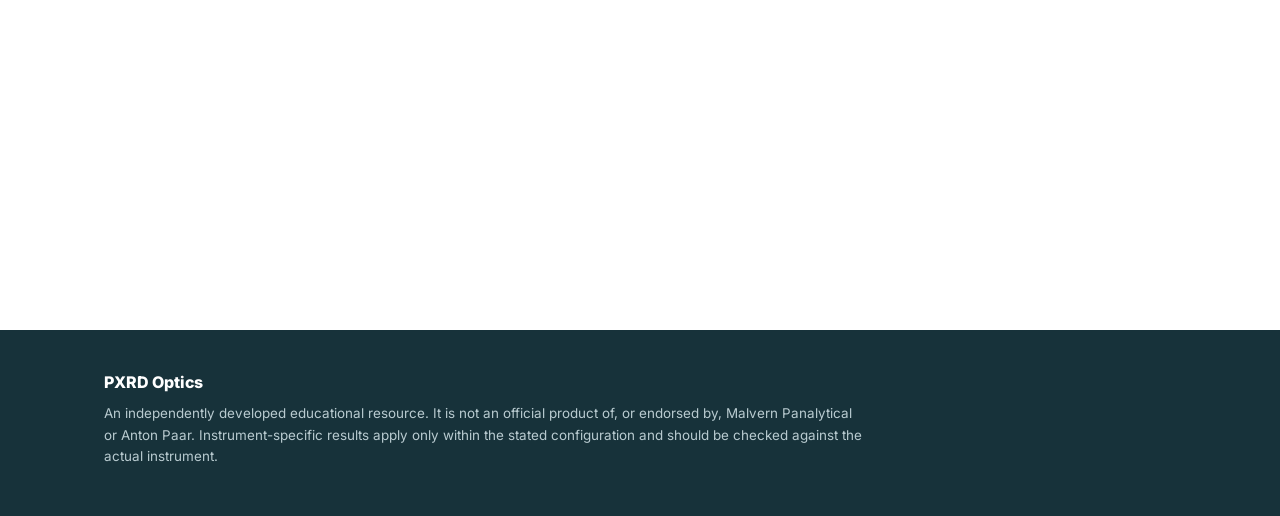
==== commit e7636ae6: "Restructure site into general optics and instrument-specific layers - New landing page; shared navig" ====
--- a/anton-paar/index.html
+++ b/anton-paar/index.html
@@ -3,40 +3,89 @@
 <head>
   <meta charset="utf-8">
   <meta name="viewport" content="width=device-width, initial-scale=1">
-  <title>XRDynamic 500 mask calculator</title>
-  <link rel="stylesheet" href="styles.css?v=polish-14">
-  <script defer src="calculator.js"></script>
+  <title>Anton Paar XRDynamic 500 beam mask calculator · PXRD Optics</title>
+  <link rel="preconnect" href="https://fonts.googleapis.com"><link rel="preconnect" href="https://fonts.gstatic.com" crossorigin><link rel="stylesheet" href="https://fonts.googleapis.com/css2?family=Source+Serif+4:ital,opsz,wght@0,8..60,400;0,8..60,600;0,8..60,700;1,8..60,400&family=Inter:wght@400;500;600;700;800&display=swap">
+  <link rel="stylesheet" href="../styles.css?v=layers-10">
+  <script defer src="calculator.js?v=layers-10"></script>
 </head>
-<body>
+<body class="page">
+  <header class="site-nav">
+    <div class="site-nav-inner">
+      <nav aria-label="Main">
+        <a class="nav-home" href="../index.html">Home</a>
+        <a href="../index.html#learn">Optics</a>
+        <a href="../index.html#calculators" aria-current="page">Calculators</a>
+        <a href="../index.html#beam-path">Beam path</a>
+        <a href="https://github.com/Joe-868/pxrd-optics" target="_blank" rel="noopener noreferrer">GitHub</a>
+      </nav>
+    </div>
+  </header>
+
   <main class="shell">
-    <header class="header hero">
-      <span class="eyebrow hero-eyebrow"><i aria-hidden="true"></i>PXRD · Anton Paar XRDynamic 500</span>
-      <h1>Beam mask <span class="grad">width</span> calculator</h1>
-      <p>Estimate the full illuminated width on the sample from the goniometer radius, the incident Soller slit and the beam mask opening.</p>
+    <header class="header">
+      <p class="kicker">Instrument-specific configuration</p>
+      <h1>Anton Paar XRDynamic 500</h1>
+      <p>Estimate the illuminated width from the radius, the incident Soller slit and the mask, or choose a mask for a target width.</p>
+      <ul class="spec-chips" aria-label="Applies to"><li>XRDynamic 500 · line focus</li><li>R = 360 or 400 mm</li><li>Incident Soller slit</li><li>Beam mask < 14 mm</li></ul>
     </header>
 
+    <details class="model-card">
+      <summary><span class="mc-title" id="model-title">Model applicability</span><span class="mc-hint">Configuration, reference sources and limitations</span></summary>
+      <dl>
+        <dt>Applicable configuration</dt>
+        <dd>Anton Paar XRDynamic 500, line focus, goniometer radius 360 mm or 400 mm, beam mask opening below 14 mm (instrument range 0 to about 13 mm).</dd>
+        <dt>Optical components required</dt>
+        <dd>An incident Soller slit with acceptance angle 0.05, 0.025 or 0.0125 rad, and a beam mask downstream of it.</dd>
+        <dt>Source of reference parameters</dt>
+        <dd>Manufacturer-supplied technical guidance and elementary geometrical relationships. The mask position (242.4 mm term) is an instrument-specific parameter from that guidance.</dd>
+        <dt>Assumptions and limitations</dt>
+        <dd><ul>
+          <li>W is a geometric estimate of the full illuminated width (an envelope), not a FWHM or a measured profile.</li>
+          <li>Removing the Soller slit is not the same as α = 0; α = 0 is the ideal parallel-ray limit. Without a Soller slit this model does not apply.</li>
+          <li>Weak tails beyond W are not described, so the result cannot by itself guarantee clearance from a holder edge.</li>
+        </ul></dd>
+      </dl>
+    </details>
+
     <section class="panel" aria-labelledby="geo-title">
-      <h2 id="geo-title">Beam geometry at the sample</h2>
+      <h2 id="geo-title">How the width arises</h2>
       <figure class="slit-figure">
-        <svg viewBox="0 0 640 260" role="img" aria-labelledby="sch-title sch-desc" xmlns="http://www.w3.org/2000/svg" style="display:block;width:100%;height:auto">
+        <svg viewBox="0 12 760 232" role="img" aria-labelledby="sch-title sch-desc" xmlns="http://www.w3.org/2000/svg" style="display:block;width:100%;height:auto">
           <title id="sch-title">Illuminated width from beam mask opening and Soller divergence</title>
-          <desc id="sch-desc">Side view in the axial direction. The beam leaves the incident Soller slit at the left and passes a beam mask with opening m. Beyond the mask the edge rays diverge by half the acceptance angle on each side, adding a width x per side over the distance L to the sample plane, giving the illuminated width W.</desc>
+          <desc id="sch-desc">Side view in the axial direction. Every point along the line focus emits rays in many directions, so rays enter the incident Soller slit over a wide range of angles. Steeply inclined rays strike the Soller plates and are absorbed, so the rays that leave the Soller slit are inclined by at most half its acceptance angle α. These rays travel in straight lines. Rays that reach a mask plate stop there; rays that pass the opening of width m continue in the same direction. The two steepest rays that just pass the opening edges spread by x on each side over the mask-to-sample distance L, so the geometric envelope at the sample plane has width W = m + 2x. Angles are exaggerated.</desc>
           <defs>
-            <marker id="ah" markerWidth="8" markerHeight="8" refX="6" refY="4" orient="auto-start-reverse"><path d="M0 0L8 4 0 8Z" fill="#17323a"/></marker>
+            <marker id="ah" viewBox="0 0 9 6" markerUnits="userSpaceOnUse" markerWidth="9" markerHeight="6" refX="8" refY="3" orient="auto-start-reverse"><path d="M0 .5L9 3 0 5.5Z" fill="#8a9bae"/></marker>
           </defs>
-          <rect width="640" height="260" fill="#fbfdfd"/>
-          <!-- Soller slit -->
-          <g fill="#168b96"><rect x="40" y="86" width="14" height="88" rx="2"/></g>
-          <path d="M42 100h10M42 112h10M42 124h10M42 136h10M42 148h10M42 160h10" stroke="#c9f3f4" stroke-width="1.2"/>
-          <text x="47" y="196" text-anchor="middle" font-size="12" fill="#17323a">Soller slit</text>
-          <text x="47" y="212" text-anchor="middle" font-size="12" fill="#17323a">(α)</text>
-          <!-- beam envelope -->
-          <path d="M54 100 L250 108 L250 152 L54 160 Z" fill="#df7940" opacity=".14"/>
-          <path d="M250 108 L520 66 M250 152 L520 194" stroke="#df7940" stroke-width="2.5" fill="none" stroke-dasharray="6 4"/>
-          <path d="M54 100 L250 108 M54 160 L250 152" stroke="#df7940" stroke-width="2.5" fill="none"/>
+          
+          <!-- source and incident Soller slit: steep rays are absorbed by the plates, only rays within ±α/2 leave -->
+          <rect x="12" y="96" width="8" height="72" rx="2" fill="#df7940"/>
+          <text x="4" y="186" font-size="11" fill="#17323a">line focus</text>
+          <rect x="110" y="86" width="64" height="88" fill="#e3f3f4"/>
+          <path d="M110 86H174M110 97H174M110 108H174M110 124H174M110 136H174M110 150H174M110 162H174M110 174H174" stroke="#168b96" stroke-width="2"/>
+          <g stroke="#df7940" stroke-width="1.8" fill="none" stroke-linecap="round">
+            <path d="M20 118H174M20 130H174M20 142H174"/>
+            <path d="M20 162.5 L174 138.5 M20 97.5 L174 121.5" stroke-width="2.4"/>
+            <path d="M20 100 L122.9 136 M20 164 L134.3 124 M20 110 L129.1 86 M20 154 L131.1 174 M20 124 L123.8 97 M20 140 L150.8 174" stroke-dasharray="4 3"/>
+          </g>
+          <g fill="#17323a"><circle cx="122.9" cy="136" r="2.6"/><circle cx="134.3" cy="124" r="2.6"/><circle cx="129.1" cy="86" r="2.6"/><circle cx="131.1" cy="174" r="2.6"/><circle cx="123.8" cy="97" r="2.6"/><circle cx="150.8" cy="174" r="2.6"/></g>
+          <text x="58" y="80" text-anchor="middle" font-size="11" fill="#a95c2a">wide divergence</text>
+          <text x="142" y="196" text-anchor="middle" font-size="12" fill="#17323a">Soller slit</text>
+          <text x="142" y="212" text-anchor="middle" font-size="12" fill="#17323a">(acceptance α)</text>
+          <g transform="translate(120 0)">
+          <!-- incident beam region between Soller slit and mask -->
+          <rect x="54" y="100" width="190" height="60" fill="#df7940" opacity=".07"/>
+          <!-- calculated geometric envelope beyond the mask -->
+          <path d="M250 108 L520 66 L520 194 L250 152 Z" fill="#df7940" opacity=".10"/>
           <path d="M250 108 L520 108 M250 152 L520 152" stroke="#0a6870" stroke-width="1.5" fill="none" stroke-dasharray="2 4"/>
-          <path d="M250 108 L520 66 L520 194 L250 152 Z" fill="#df7940" opacity=".12"/>
-          <text x="140" y="124" font-size="12" fill="#a95c2a" text-anchor="middle">beam</text>
+          <!-- straight rays: parallel rays and the two steepest rays that just pass the opening edges -->
+          <g stroke="#df7940" stroke-width="1.8" fill="none" stroke-linecap="round">
+            <path d="M54 118 L520 118 M54 130 L520 130 M54 142 L520 142"/>
+            <path d="M54 138.5 L520 66 M54 121.5 L520 194" stroke-width="2.4"/>
+            <!-- equally steep rays that reach a mask plate and stop -->
+            <path d="M54 104 L244 74.4 M54 156 L244 185.6" stroke-dasharray="5 4"/>
+          </g>
+          <g fill="#17323a"><circle cx="244" cy="74.4" r="3"/><circle cx="244" cy="185.6" r="3"/></g>
+          <text x="140" y="72" font-size="11" fill="#a95c2a" text-anchor="middle">blocked by mask</text>
           <!-- mask plates -->
           <rect x="244" y="50" width="12" height="58" rx="2" fill="#7661b5"/>
           <rect x="244" y="152" width="12" height="58" rx="2" fill="#7661b5"/>
@@ -45,80 +94,97 @@
           <rect x="516" y="40" width="8" height="180" rx="2" fill="#4b626a"/>
           <text x="520" y="30" text-anchor="middle" font-size="12" fill="#17323a">sample position plane</text>
           <!-- m dimension -->
-          <path d="M226 108V152" stroke="#17323a" stroke-width="1.5" marker-start="url(#ah)" marker-end="url(#ah)"/>
+          <path d="M226 108V152" stroke="#8a9bae" stroke-width="1.3" marker-start="url(#ah)" marker-end="url(#ah)"/>
           <text x="214" y="135" text-anchor="end" font-size="16" font-weight="700" fill="#17323a">m</text>
           <!-- x dimensions -->
-          <path d="M548 66V108" stroke="#17323a" stroke-width="1.5" marker-start="url(#ah)" marker-end="url(#ah)"/>
-          <path d="M548 152V194" stroke="#17323a" stroke-width="1.5" marker-start="url(#ah)" marker-end="url(#ah)"/>
+          <path d="M548 66V108" stroke="#8a9bae" stroke-width="1.3" marker-start="url(#ah)" marker-end="url(#ah)"/>
+          <path d="M548 152V194" stroke="#8a9bae" stroke-width="1.3" marker-start="url(#ah)" marker-end="url(#ah)"/>
           <text x="560" y="92" font-size="16" font-weight="700" fill="#17323a">x</text>
           <text x="560" y="178" font-size="16" font-weight="700" fill="#17323a">x</text>
           <path d="M520 108h34M520 152h34M520 66h34M520 194h34" stroke="#8aa3aa" stroke-width="1"/>
           <!-- W dimension -->
-          <path d="M594 66V194" stroke="#17323a" stroke-width="1.5" marker-start="url(#ah)" marker-end="url(#ah)"/>
+          <path d="M594 66V194" stroke="#8a9bae" stroke-width="1.3" marker-start="url(#ah)" marker-end="url(#ah)"/>
           <path d="M554 66h46M554 194h46" stroke="#8aa3aa" stroke-width="1"/>
           <text x="606" y="136" font-size="16" font-weight="700" fill="#17323a">W</text>
           <!-- L dimension -->
-          <path d="M250 238H520" stroke="#17323a" stroke-width="1.5" marker-start="url(#ah)" marker-end="url(#ah)" transform="translate(0 -4)"/>
+          <path d="M250 238H520" stroke="#8a9bae" stroke-width="1.3" marker-start="url(#ah)" marker-end="url(#ah)" transform="translate(0 -4)"/>
           <path d="M250 214v22" stroke="#8aa3aa" stroke-width="1"/>
           <text x="385" y="228" text-anchor="middle" font-size="16" font-weight="700" fill="#17323a">L</text>
-          <!-- half-angle -->
-          <text x="352" y="88" font-size="12" fill="#a95c2a">α/2</text>
+          <!-- half-angle between the steepest ray and the axis -->
+          <path d="M306 108 A80 80 0 0 0 305.3 97.7" stroke="#a95c2a" stroke-width="1.4" fill="none"/>
+          <text x="296" y="86" font-size="12" fill="#a95c2a">α/2</text>
+          <text x="430" y="168" font-size="11" fill="#a95c2a" text-anchor="middle">calculated envelope</text>
+                  </g>
         </svg>
-        <figcaption>Schematic, not to scale.</figcaption>
+        <figcaption>Schematic; angles exaggerated. The Soller slit absorbs rays steeper than ±α/2 and the mask removes rays outside its opening; neither bends the rays that pass. Here <strong>L</strong> is the mask-to-sample distance and <strong>W</strong> the full geometric width (manufacturer's notation); on the general pages L is the irradiated length and W the FWHM.</figcaption>
       </figure>
     </section>
 
-    <section class="panel" aria-labelledby="inst-title">
-      <div class="section-heading"><span class="step">1</span><h2 id="inst-title">Illuminated width from instrument settings</h2></div>
-      <div class="form-grid">
-        <div class="field"><label for="radius">Goniometer radius R <span>mm</span></label>
-          <select id="radius"><option value="360" selected>360</option><option value="400">400</option></select></div>
-        <div class="field"><label for="alpha">Incident Soller slit acceptance angle α <span>rad</span></label>
-          <select id="alpha"><option value="0.05">0.05</option><option value="0.025" selected>0.025</option><option value="0.0125">0.0125</option></select></div>
-        <div class="field"><label for="mask">Beam mask opening m <span>mm</span></label>
-          <input id="mask" type="number" min="0" max="13" step="0.1" value="6" inputmode="decimal" aria-describedby="mask-warning">
-          <p id="mask-warning" class="inline-warning" hidden></p></div>
-      </div>
-      <h3 class="subhead">Illuminated width</h3>
-      <div aria-live="polite">
-      <div class="metric-grid">
-        <div class="metric"><span>Illuminated width W</span><strong id="out-w">—</strong><small>mm · line focus</small></div>
-        <div class="metric"><span>Extra width per side x</span><strong id="out-x">—</strong><small>mm · Soller divergence</small></div>
-        <div class="metric"><span>Mask-to-sample distance L</span><strong id="out-l">—</strong><small>mm</small></div>
-      </div>
-      <p class="result-note"><strong>W = m + 2·L·tan(α/2)</strong><br><span id="formula">—</span></p>
-      </div>
+    <div class="calc-layout ap-layout">
+      <form class="calc-inputs" aria-label="Instrument settings" onsubmit="return false">
+        <fieldset class="calc-group">
+          <legend><span class="step">1</span>Instrument</legend>
+          <div class="form-grid">
+            <div class="field"><label for="radius">Goniometer radius R <span>mm</span></label>
+              <select id="radius"><option value="360" selected>360</option><option value="400">400</option></select></div>
+            <div class="field"><span class="field-label">Mask-to-sample L <span>mm</span></span><output id="dist" for="radius">—</output></div>
+            <div class="field span-2"><label for="alpha">Incident Soller acceptance α <span>rad</span></label>
+              <select id="alpha"><option value="0.05">0.05</option><option value="0.025" selected>0.025</option><option value="0.0125">0.0125</option></select></div>
+          </div>
+          <p class="input-hint">L = R − 242.4 mm, set by the radius.</p>
+        </fieldset>
+        <fieldset class="calc-group">
+          <legend><span class="step">2</span>What do you want to find?</legend>
+          <fieldset class="mode-choice segmented"><legend class="visually-hidden">Calculation</legend>
+            <label><input type="radio" name="ap-mode" id="mode-target" value="target" checked> Mask for a target width</label>
+            <label><input type="radio" name="ap-mode" id="mode-mask" value="mask"> Width for a mask</label>
+          </fieldset>
+          <div class="form-grid one">
+            <div class="field" id="target-field"><label for="target">Target full illuminated width T <span>mm</span></label>
+              <input id="target" type="number" min="0" step="0.1" value="8" inputmode="decimal">
+              <p class="input-hint">The full width W you want on the sample, including the extra 2x from the Soller divergence.</p></div>
+            <div class="field" id="mask-field" hidden><label for="mask">Beam mask opening m <span>mm</span></label>
+              <input id="mask" type="number" min="0" max="13" step="0.1" value="6" inputmode="decimal" aria-describedby="mask-warning">
+              <p id="mask-warning" class="inline-warning" hidden></p></div>
+          </div>
+        </fieldset>
+      </form>
 
-    </section>
-
-    <section class="panel" aria-labelledby="rev-title">
-      <div class="section-heading"><span class="step">2</span><h2 id="rev-title">Maximum mask for a target width</h2></div>
-      <div class="form-grid">
-        <div class="field"><label for="target">Target maximum illuminated width T <span>mm</span></label>
-          <input id="target" type="number" min="0" step="0.1" value="8" inputmode="decimal"></div>
-        <div class="field"><label for="radius-rev">Goniometer radius R <span>mm</span></label>
-          <select id="radius-rev"><option value="360" selected>360</option><option value="400">400</option></select></div>
-        <div class="field"><label for="alpha-rev">Incident Soller slit acceptance angle α <span>rad</span></label>
-          <select id="alpha-rev"><option value="0.05">0.05</option><option value="0.025" selected>0.025</option><option value="0.0125">0.0125</option></select></div>
-      </div>
-      <p id="rev-message" class="message"></p>
-      <div class="metric-grid">
-        <div class="metric"><span>Largest mask m<sub>max</sub> = T − 2x</span><strong id="out-mmax">—</strong><small id="out-mmax-note">mm</small></div>
-        <div class="metric"><span>Minimum possible width (m → 0)</span><strong id="out-wmin">—</strong><small>mm · 2x</small></div>
-      </div>
-    </section>
+      <section class="calc-results" aria-live="polite" aria-labelledby="result-title">
+        <div class="result-head"><h2 id="result-title">Result</h2></div>
+        <div class="ap-answer"><span id="answer-label">Largest mask opening</span><strong id="answer">—</strong></div>
+        <p id="message" class="message"></p>
+        <figure class="fit-figure">
+          <svg id="ap-svg" viewBox="0 0 400 230" role="img" aria-labelledby="ap-svg-title"><title id="ap-svg-title">Axial view of the beam from the mask opening to the sample</title></svg>
+          <figcaption>Axial side view. Widths are to scale with each other; the distance L and the spread are not.</figcaption>
+        </figure>
+        <dl class="fit-numbers">
+          <div><dt>Mask opening m</dt><dd id="out-m">—</dd><small id="out-m-note">mm</small></div>
+          <div><dt>Extra width per side x</dt><dd id="out-x">—</dd><small>mm · L·tan(α/2)</small></div>
+          <div><dt>Illuminated width W</dt><dd id="out-w">—</dd><small>mm · m + 2x</small></div>
+        </dl>
+        <p class="fit-rule"><strong>W = m + 2·L·tan(α/2)</strong> <span id="formula">—</span></p>
+      </section>
+    </div>
 
     <section class="panel" aria-labelledby="notes-title">
       <h2 id="notes-title">What this calculation does and does not cover</h2>
       <ol>
-        <li>It is a geometric estimate of the full illuminated width, valid for line focus and a mask opening below 14 mm (workbook note).</li>
+        <li>It is a geometric estimate of the full illuminated width, valid for line focus and a mask opening below 14 mm.</li>
         <li>It applies when an incident Soller slit is installed; α is the acceptance angle of that slit.</li>
-        <li>Removing the Soller slit is not the same as α = 0. α = 0 is the ideal parallel-ray limit. Without a Soller slit the width depends on the optics and cannot be taken from this model.</li>
+        <li>Removing the Soller slit is not α = 0, the ideal parallel-ray limit; without a Soller slit this model does not apply.</li>
         <li>It does not describe the intensity distribution or weak tails beyond W, so it cannot by itself guarantee clearance from a holder edge.</li>
         <li>For capillary transmission, the mask mainly limits the illuminated length along the capillary; keep W within the sample-filled section.</li>
       </ol>
-      <p class="result-note">Formulas follow Anton Paar's CalculationsIllumintedWidth.xlsx.</p>
+      <p class="result-note">Source: manufacturer-supplied technical guidance and elementary geometrical relationships. Calculations are implemented independently in this page.</p>
+      <div class="related-links"><a href="../training.html">Principle: beam masks</a><a href="../soller.html">Principle: Soller slits</a><a href="../beam-geometry.html">Principle: beam geometry and sample illumination</a></div>
     </section>
   </main>
+<footer class="landing-footer">
+    <div class="landing-inner">
+      <p class="footer-brand">PXRD Optics</p>
+      <p>An independently developed educational resource. It is not an official product of, or endorsed by, Malvern Panalytical or Anton Paar. Instrument-specific results apply only within the stated configuration and should be checked against the actual instrument.</p>
+    </div>
+  </footer>
 </body>
 </html>
--- a/styles.css
+++ b/styles.css
@@ -0,0 +1,1158 @@
+:root { font-family: Inter, ui-sans-serif, system-ui, -apple-system, "Segoe UI", sans-serif; color: #24343b; background: #f5f6f2; color-scheme: light; }
+* { box-sizing: border-box; }
+[hidden] { display: none !important; }
+body { margin: 0; min-height: 100vh; background: #f5f6f2 url("optics-background-bragg.svg?v=polish-14") center top / 100% auto fixed no-repeat; }
+.header { color: #24343b; }
+.header h1 { text-shadow: none; font-weight: 650; }
+.header .eyebrow { color: #46736e; letter-spacing: .08em; }
+.header p { color: #596b70; }
+.header-equations { display: flex; flex-wrap: wrap; justify-content: flex-end; gap: 8px 28px; margin: 8px 0 20px; color: #78948b; font-family: Georgia, serif; font-size: clamp(1.15rem, 2.3vw, 1.8rem); line-height: 1.4; }
+.header-equations span { white-space: nowrap; opacity: .16; }
+.top-nav a { color: #075862; }
+@media (max-width: 700px) { body { background-attachment: scroll; background-size: auto 620px; background-position: right top; } }
+.shell { max-width: 960px; margin: 0 auto; padding: 48px 24px 80px; }
+.header { max-width: none; margin-bottom: 30px; }
+.header-top { display: flex; align-items: center; gap: 14px; flex-wrap: wrap; }
+.header-launch { border: 1px solid #a4c6c9; background: #e9f5f5; color: #075862; border-radius: 999px; padding: 7px 12px; font: inherit; font-size: .75rem; font-weight: 800; cursor: pointer; }
+.header-launch:hover, .header-launch:focus { background: #d4ebed; }
+.eyebrow { color: #0a6870; font-size: .76rem; font-weight: 800; letter-spacing: .12em; text-transform: uppercase; }
+h1 { font-size: clamp(2rem, 5vw, 3.4rem); line-height: 1.1; letter-spacing: -.04em; margin: 12px 0 16px; }
+h2 { font-size: 1.2rem; margin: 0 0 18px; }
+p { line-height: 1.6; color: #4a5b68; }
+.header p { font-size: 1.05rem; margin: 0; }
+.panel { background: #fff; border: 1px solid #dfe6e2; border-radius: 14px; box-shadow: 0 4px 18px #29443b06; padding: 26px; margin-bottom: 18px; }
+.inputs { display: grid; gap: 8px; }
+label { font-weight: 700; display: flex; justify-content: space-between; gap: 16px; max-width: 350px; }
+label span { color: #69808c; font-weight: 500; }
+input { width: min(100%, 350px); border: 1px solid #b7c9d1; border-radius: 10px; font: inherit; font-size: 1.25rem; padding: 12px 14px; color: #172534; background: #fbfdfd; }
+input:focus { outline: 3px solid #72bdc47a; border-color: #087781; }
+select { width: min(100%, 350px); border: 1px solid #b7c9d1; border-radius: 10px; font: inherit; font-size: 1.1rem; padding: 12px 14px; color: #172534; background: #fbfdfd; }
+select:focus { outline: 3px solid #72bdc47a; border-color: #087781; }
+.mode-choice { border: 0; padding: 0; margin: 14px 0 0; display: flex; flex-wrap: wrap; gap: 10px; }
+.mode-choice legend { font-weight: 700; margin-bottom: 8px; }
+.mode-choice label { justify-content: flex-start; align-items: center; border: 1px solid #b7c9d1; border-radius: 10px; padding: 9px 13px; cursor: pointer; }
+.mode-choice label:has(input:checked) { border-color: #087781; background: #e9f5f5; color: #075862; }
+.mode-choice input { width: auto; margin: 0 8px 0 0; accent-color: #087781; }
+.automatic-inputs { display: grid; gap: 8px; margin-top: 12px; }
+.automatic-inputs label:not(:first-child) { margin-top: 10px; }
+.manual-toggle { justify-content: flex-start; align-items: center; margin-top: 14px; cursor: pointer; }
+.manual-toggle input { width: auto; margin: 0 9px 0 0; accent-color: #087781; }
+.suggestion-preference { justify-content: flex-start; align-items: center; margin-top: 4px; cursor: pointer; }
+.suggestion-preference input { width: auto; margin: 0 9px 0 0; accent-color: #087781; }
+.suggestion-preference:has(input:disabled) { color: #71818b; cursor: default; }
+.input-hint { font-size: .82rem; margin: 0 0 3px; }
+.mask-order-explanation { margin: -5px 0 18px; border-left: 3px solid #b8812f; padding: 8px 12px; background: #fff8e9; font-size: .9rem; }
+.manual-mask-inputs { display: grid; grid-template-columns: repeat(2, minmax(0, 1fr)); gap: 14px; margin-top: 8px; max-width: 720px; }
+.manual-mask-inputs div { display: grid; gap: 7px; }
+details { margin-top: 12px; }
+summary { color: #086a73; font-weight: 700; cursor: pointer; }
+.advanced { display: grid; gap: 8px; margin-top: 16px; }
+.advanced label:not(:first-child) { margin-top: 10px; }
+.section-heading { display: flex; justify-content: space-between; align-items: flex-start; gap: 16px; }
+.section-heading h2 { margin-top: 7px; }
+.badge { border-radius: 999px; background: #e2f3ed; color: #14644b; padding: 7px 12px; font-size: .78rem; font-weight: 800; white-space: nowrap; }
+.badge.error { background: #fff0e7; color: #9b441a; }
+.badge.warning { background: #fff4d9; color: #805300; }
+.message { margin: 0 0 18px; }
+.beam-limit-note { margin: -7px 0 18px; border-left: 3px solid #c27c2c; padding: 8px 12px; background: #fff9eb; font-size: .86rem; }
+.settings { display: grid; grid-template-columns: repeat(3, 1fr); gap: 12px; }
+.setting { border-radius: 14px; padding: 20px; background: #0b5963; color: white; display: grid; gap: 5px; }
+.setting span { font-size: .88rem; font-weight: 700; color: #c8e8e9; }
+.setting strong { font-size: clamp(1.8rem, 5vw, 2.7rem); letter-spacing: -.04em; }
+.setting small { color: #c8e8e9; font-size: .76rem; }
+.automatic-details { border-top: 1px solid #e1e8eb; margin-top: 18px; padding-top: 16px; display: grid; grid-template-columns: repeat(3, 1fr); gap: 16px; }
+.automatic-details div { display: grid; gap: 4px; }
+.automatic-details span { color: #5e707c; font-size: .8rem; }
+.automatic-details strong { font-size: 1.08rem; }
+.automatic-chart { border-top: 1px solid #e1e8eb; margin-top: 18px; padding-top: 16px; }
+.automatic-chart h3 { font-size: .95rem; margin: 0 0 8px; }
+.automatic-chart svg { display: block; width: 100%; max-width: 640px; height: auto; }
+.footprint { border-top: 1px solid #e1e8eb; margin-top: 22px; padding-top: 18px; display: grid; grid-template-columns: repeat(3, 1fr); gap: 16px; }
+.footprint div { display: grid; gap: 4px; }
+.footprint span { color: #5e707c; font-size: .8rem; }
+.footprint strong { font-size: 1.08rem; }
+.edge-screen { border-top: 1px solid #dce5e9; margin-top: 24px; padding-top: 20px; }
+.edge-screen h3 { font-size: 1.08rem; margin: 0 0 8px; }
+.edge-screen p { margin: 0 0 12px; font-size: .88rem; }
+.edge-inputs { display: grid; grid-template-columns: repeat(3, minmax(0, 1fr)); gap: 12px; margin: 16px 0; }
+.edge-inputs div { display: grid; gap: 6px; }
+.edge-inputs label { font-size: .8rem; }
+.edge-inputs input { width: 100%; font-size: 1rem; padding: 9px 10px; }
+.edge-formula { color: #546a74; }
+.edge-pair { font-weight: 700; color: #234450; }
+.edge-result { background: #eaf3f5; border-left: 3px solid #4e8790; padding: 11px 13px; color: #214b55 !important; }
+.edge-candidate-box { border: 1px solid #dce5e9; border-radius: 10px; padding: 12px 14px; margin-bottom: 12px; }
+.edge-candidate-box strong { font-size: .85rem; }
+.edge-candidate-list { display: grid; grid-template-columns: repeat(3, minmax(0, 1fr)); gap: 6px; margin-top: 9px; color: #435762; font-size: .78rem; }
+.edge-candidate-list span { padding: 6px 8px; border-radius: 6px; background: #f1f6f7; }
+.edge-screen .edge-caution { font-size: .8rem; color: #5a6972; margin-bottom: 0; }
+.context p { margin: 0 0 12px; }
+.context p:last-child { margin-bottom: 0; }
+.source { font-size: .82rem; }
+a { color: #086a73; }
+.present-button { border: 1px solid #a4c6c9; background: #e9f5f5; color: #075862; border-radius: 9px; padding: 10px 14px; font: inherit; font-size: .83rem; font-weight: 800; cursor: pointer; }
+.present-button:hover, .present-button:focus { background: #d4ebed; }
+.diagram-grid { display: grid; grid-template-columns: repeat(2, minmax(0, 1fr)); gap: 14px; }
+.diagram-card { margin: 0; background: #f7fafb; border: 1px solid #dce7ea; border-radius: 14px; overflow: hidden; }
+.diagram-card svg { display: block; width: 100%; height: auto; }
+.diagram-surface svg { max-width: 440px; margin: 0 auto; }
+.diagram-card figcaption { border-top: 1px solid #dce7ea; padding: 15px 17px 18px; color: #435762; font-size: .86rem; line-height: 1.5; }
+.diagram-distance { border-top: 1px solid #dce7ea; padding: 10px 17px; color: #435762; font-size: .77rem; line-height: 1.45; }
+.diagram-card figcaption strong { color: #183944; }
+.svg-heading { fill: #126b72; font-size: 12px; font-weight: 800; letter-spacing: 1.4px; }
+.svg-label { fill: #234450; font-size: 13px; font-weight: 700; }
+.svg-small { fill: #6a818a; font-size: 10px; }
+.svg-fwhm-label { fill: #9d4019; font-size: 10px; font-weight: 800; }
+.svg-fwhm-value { fill: #9d4019; font-size: 12px; font-weight: 800; }
+.svg-center { text-anchor: middle; }
+.diagram-note { font-size: .84rem; margin: 16px 0 8px; }
+.illustration .source { margin: 0; }
+.illustration:fullscreen { padding: clamp(20px, 3vw, 48px); overflow: auto; border-radius: 0; margin: 0; background: white; }
+.illustration:fullscreen .diagram-grid { max-width: 1400px; margin: 0 auto; grid-template-columns: repeat(2, minmax(0, 1fr)); }
+.illustration:fullscreen .diagram-surface svg { max-width: none; }
+@media (max-width: 640px) { .shell { padding: 28px 15px 50px; } .panel { padding: 20px; } .settings, .manual-mask-inputs, .edge-inputs, .edge-candidate-list { grid-template-columns: 1fr; gap: 7px; } .setting { padding: 13px; } .setting small { font-size: .7rem; } .footprint, .automatic-details { grid-template-columns: 1fr; gap: 10px; } }
+@media (max-width: 700px) { .diagram-grid { grid-template-columns: 1fr; } .illustration .section-heading { align-items: center; } }
+@media (max-width: 900px) { .illustration:fullscreen .diagram-grid { grid-template-columns: 1fr; } }
+
+/* Calculator layout */
+.top-nav { display: flex; justify-content: space-between; align-items: center; gap: 18px; }
+.top-nav a { text-decoration: none; font-weight: 750; background: #e9f5f5; border: 1px solid #a4c6c9; padding: 9px 14px; border-radius: 999px; white-space: nowrap; }
+.top-nav a:hover, .top-nav a:focus-visible { background: #d4ebed; }
+.home-links { display: flex; gap: 8px; flex-wrap: wrap; justify-content: flex-end; max-width: 100%; }
+.header:has(.home-links) { max-width: none; }
+.home-links a { font-size: .83rem; white-space: normal; text-align: center; }
+.home { max-width: 1180px; }
+.home .header { margin-bottom: 28px; }
+.home-instrument { margin: 0; overflow: hidden; border: 1px solid #d8e5e8; border-radius: 22px; background: #fbfdfd; box-shadow: 0 20px 50px #143a4b17; }
+.home-diagram-scroll { overflow-x: auto; overscroll-behavior-x: contain; scrollbar-color: #9eb7bc #eef4f5; }
+.home-diagram { display: block; width: 100%; min-width: 820px; height: auto; font-family: Inter, ui-sans-serif, system-ui, sans-serif; }
+.diagram-kicker { fill: #14818a; font-size: 12px; font-weight: 850; letter-spacing: 1.6px; }
+.beam-label { fill: #b85a2d; font-size: 12px; font-weight: 750; }
+.callout { fill: #203c47; font-size: 15px; font-weight: 750; }
+.callout path { fill: none; stroke: #657e85; stroke-width: 1.5; marker-end: url(#arrowCall); }
+.callout-sub { fill: #688088; font-size: 12px; font-weight: 650; }
+.diagram-foot { fill: #667d84; font-size: 12px; font-weight: 650; letter-spacing: .02em; }
+.home-instrument figcaption { display: flex; justify-content: space-between; gap: 22px; align-items: baseline; padding: 18px 24px 21px; border-top: 1px solid #deeaec; color: #506670; line-height: 1.5; }
+.home-instrument figcaption strong { color: #183944; font-size: 1.05rem; }
+.home-instrument figcaption span { max-width: 550px; font-size: .87rem; }
+.home-scroll-hint { display: none; }
+@media (max-width: 700px) { .home-instrument figcaption { display: grid; gap: 5px; padding: 15px 18px 18px; } .home-diagram { min-width: 820px; } .home-scroll-hint { display: block; margin: 0; padding: 8px 18px; border-top: 1px solid #deeaec; color: #075862; font-size: .8rem; font-weight: 750; } }
+.slit-visual-grid { display: grid; grid-template-columns: repeat(2, minmax(0, 1fr)); gap: 16px; }
+.slit-figure { margin: 0; background: #f8fbfc; border: 1px solid #dce8eb; border-radius: 12px; overflow: hidden; }
+.diagram-section .slit-figure svg { margin: 0; width: 100%; max-width: none; }
+.slit-figure figcaption { border-top: 1px solid #dce8eb; padding: 12px 16px 16px; color: #4a5b68; font-size: .87rem; line-height: 1.5; }
+.slit-chart-title { font-size: 18px; font-weight: 800; fill: #214b55; }
+.slit-label { font-size: 13px; font-weight: 650; fill: #375b67; }
+.overlap-intro { margin: -6px 0 18px; }
+.overlap-card { background: #fbfdfd; border-color: #d9e4e6; box-shadow: 0 6px 18px #1739430a; }
+.overlap-card-heading { display: flex; align-items: center; gap: 12px; padding: 18px 20px 0; }
+.overlap-card-heading h3 { margin: 0; color: #173b46; font-size: 1.02rem; letter-spacing: -.015em; }
+.overlap-card-index { display: inline-grid; place-items: center; width: 30px; height: 30px; flex: none; border-radius: 9px; background: #e6f2f1; color: #0b656c; font-size: .72rem; font-weight: 850; }
+.diagram-section .overlap-card svg { margin: 0; }
+.sample-fill { fill: #e4eaeb; }
+.sample-rim-fill { fill: #24343b; }
+.area-pds { fill: #f3cd57; }
+.area-pass { fill: #5baa62; }
+.area-measured { fill: #d95049; }
+.overlap-guide { fill: none; stroke: #4d9fc7; stroke-width: 1.5; stroke-dasharray: 3 5; opacity: .9; }
+.overlap-stage { fill: #203d47; font-size: 17px; font-weight: 800; }
+.overlap-stage-sub { fill: #5c737b; font-size: 12px; }
+.optics-label { fill: #365765; font-size: 12px; font-weight: 800; letter-spacing: .025em; }
+.optics-beam-pds { fill: #f3cd57; opacity: .54; }
+.optics-beam-pass { fill: #5baa62; opacity: .43; }
+.optics-ray { fill: none; stroke: #547987; stroke-width: 1.6; }
+.optics-blade { fill: none; stroke: #70818a; stroke-width: 8; stroke-linecap: square; }
+.optics-slit { fill: none; stroke: #405662; stroke-width: 1.5; }
+.optics-target { fill: #24343b; }
+.optics-sample-label { fill: #6b7e85; font-size: 10px; font-weight: 650; }
+.overlap-legend { display: flex; gap: 12px 22px; flex-wrap: wrap; align-items: center; margin: 17px 0 0 !important; font-size: .82rem; font-weight: 700; color: #34535c; }
+.overlap-legend span { display: inline-flex; gap: 7px; align-items: center; }
+.legend-swatch { display: inline-block; width: 13px; height: 13px; border-radius: 4px; }
+.pds-swatch { background: #f3cd57; }
+.pass-swatch { background: #5baa62; }
+.measured-swatch { background: #d95049; }
+.brochure-figure { max-width: 780px; margin: 0; background: #f7fafb; border: 1px solid #dce8eb; border-radius: 12px; overflow: hidden; }
+.brochure-figure img { display: block; width: 100%; height: auto; }
+.brochure-figure figcaption { padding: 12px 16px 16px; border-top: 1px solid #dce8eb; color: #4a5b68; font-size: .87rem; line-height: 1.5; }
+.training-actions { display: flex; align-items: center; gap: 8px; }
+.training-actions button { font: inherit; font-weight: 750; color: #075862; background: #e9f5f5; border: 1px solid #a4c6c9; padding: 9px 14px; border-radius: 999px; cursor: pointer; white-space: nowrap; }
+.training-actions button:hover, .training-actions button:focus-visible { background: #d4ebed; }
+.training:fullscreen { overflow: auto; width: 100%; max-width: none; background: #f5fafc; }
+.section-heading { align-items: center; justify-content: flex-start; margin-bottom: 18px; }
+.section-heading h2 { margin: 0; }
+.results .section-heading { justify-content: space-between; }
+.step { display: grid; place-items: center; background: #0b5963; color: white; width: 30px; height: 30px; border-radius: 50%; font-weight: 800; font-size: .85rem; flex: none; }
+.form-grid { display: grid; grid-template-columns: repeat(2, minmax(0, 1fr)); gap: 18px; }
+.field { display: grid; align-content: start; gap: 8px; min-width: 0; }
+.field label, .field-label { max-width: none; font-size: .9rem; font-weight: 700; color: #29434d; }
+.field input, .field select { max-width: none; width: 100%; }
+.field output { display: flex; align-items: center; min-height: 52px; padding: 11px 14px; border-radius: 10px; background: #e9f5f5; border: 1px solid #a4c6c9; color: #075862; font-size: 1.12rem; font-weight: 750; }
+.mode-choice { margin: 0 0 22px; }
+.mode-choice label { max-width: none; }
+.metric-grid { display: grid; grid-template-columns: repeat(3, minmax(0,1fr)); gap: 12px; }
+.metric { display: grid; gap: 6px; padding: 18px; background: #0b5963; color: white; border-radius: 13px; }
+.metric span { color: #c8e8e9; font-size: .84rem; font-weight: 700; }
+.metric strong { font-size: clamp(1.35rem, 3vw, 2rem); letter-spacing: -.03em; }
+.metric small { color: #c8e8e9; }
+.metric-subvalue { display: grid; gap: 5px; margin-top: 8px; padding-top: 12px; border-top: 1px solid rgba(200, 232, 233, .4); }
+.metric-subvalue strong { font-size: clamp(1.1rem, 2.4vw, 1.5rem); }
+.message { margin: 0 0 18px; }
+.auto-results { display: flex; flex-wrap: wrap; gap: 10px 30px; margin-top: 18px; padding: 16px 18px; border-radius: 10px; background: #f1f7f8; color: #31545e; }
+.auto-results strong { color: #173b46; }
+.result-note { margin: 16px 0 0; font-size: .84rem; color: #687982; }
+.notes h2 { margin-bottom: 12px; }
+.notes details { margin: 0; border-top: 1px solid #e0e8eb; }
+.notes details:last-child { border-bottom: 1px solid #e0e8eb; }
+.notes summary { padding: 16px 4px; }
+.detail-body { padding: 0 5px 18px; }
+.detail-body p { margin: 0 0 12px; }
+.detail-body .form-grid { margin: 14px 0; grid-template-columns: repeat(3,minmax(0,1fr)); }
+.detail-body input { font-size: 1rem; padding: 9px 10px; }
+.candidate-list { display: grid; grid-template-columns: repeat(2,minmax(0,1fr)); gap: 7px; }
+.candidate { text-align: left; border: 1px solid #bad1d5; border-radius: 9px; background: #f1f7f8; color: #244d57; padding: 10px 12px; font: inherit; font-size: .82rem; cursor: pointer; }
+.candidate:hover, .candidate:focus-visible { background: #dceef0; border-color: #5e9ca3; }
+.field .inline-warning { margin: 0; padding: 9px 11px; border-left: 4px solid #a83711; border-radius: 4px; background: #fff0e8; color: #842906; font-size: .85rem; font-weight: 800; line-height: 1.35; }
+.field .input-warning { border-color: #a83711; box-shadow: 0 0 0 2px #f5c1a8; }
+.message.warning { padding: 13px 15px; border-left: 5px solid #a83711; border-radius: 5px; background: #fff0e8; color: #842906; font-weight: 800; }
+.badge.warning { background: #9b350f; color: #fff; font-weight: 900; }
+.source { font-size: .82rem; }
+.training { max-width: 1100px; }
+.diagram-section svg { display: block; width: 100%; max-width: 760px; height: auto; margin: 5px auto 14px; font: 15px Inter, ui-sans-serif, system-ui, sans-serif; fill: #29434d; }
+.diagram-section svg.profile-inset { background: #f6fafb; border: 1px solid #dce8eb; border-radius: 12px; margin-top: 12px; }
+.soller-comparison { display: grid; grid-template-columns: repeat(2, minmax(0, 1fr)); gap: 16px; margin: 12px 0 16px; }
+.diagram-section .soller-comparison svg { max-width: none; margin: 0; background: #f8fbfc; border: 1px solid #dce8eb; border-radius: 12px; }
+.soller-panel-title { font-size: 17px; font-weight: 750; fill: #214b55; }
+.soller-panel-note { font-size: 11px; fill: #637b84; }
+.soller-axis-label { font-size: 12px; fill: #516b75; }
+.soller-legend { font-size: 13px; font-weight: 650; }
+.soller-peak-none, .soller-peak-wide, .soller-peak-narrow { fill: none; stroke-width: 2.5; stroke-linecap: round; stroke-linejoin: round; }
+.soller-peak-none { stroke: #3273a1; }
+.soller-peak-wide { stroke: #bd7923; }
+.soller-peak-narrow { stroke: #4a823b; }
+.profile-inset .profile-title { font-size: 17px; font-weight: 750; fill: #214b55; }
+.profile-inset .profile-measure { font-size: 15px; font-weight: 800; paint-order: stroke; stroke: #f6fafb; stroke-width: 4px; }
+.profile-inset .profile-core { fill: #147b83; }
+.profile-inset .profile-width { fill: #a34e26; }
+.profile-inset .profile-footprint { fill: #775e9c; }
+.profile-inset .profile-note { font-size: 11px; fill: #637b84; }
+.diagram-section p { max-width: 800px; margin-bottom: 0; }
+@media (max-width: 640px) {
+  .soller-comparison, .slit-visual-grid { grid-template-columns: 1fr; }
+  .form-grid, .metric-grid, .detail-body .form-grid, .candidate-list { grid-template-columns: 1fr; }
+  .top-nav { align-items: flex-start; flex-wrap: wrap; }
+  .home-links { justify-content: flex-start; }
+  .top-nav a { font-size: .83rem; }
+  .training-actions { flex-wrap: wrap; justify-content: flex-end; }
+  .training-actions button { font-size: .83rem; }
+}
+
+
+/* Calculator footprint geometry beside the iCore controls. */
+.footprint-geometry { display: grid; grid-template-columns: minmax(0, 1.25fr) minmax(135px, .75fr); gap: 10px; align-items: center; margin: 0; padding: 10px 12px; border: 1px solid #d5e5e7; border-radius: 12px; background: #f5fafb; }
+.footprint-geometry svg { display: block; width: 100%; height: auto; }
+.footprint-geometry figcaption { display: grid; gap: 7px; color: #244c56; line-height: 1.35; }
+.footprint-geometry figcaption strong { font-size: 1.1rem; color: #075862; white-space: nowrap; }
+.footprint-geometry figcaption span { font-size: .86rem; font-weight: 700; }
+.footprint-geometry figcaption small { font-size: .72rem; color: #647984; }
+@media (max-width: 900px) { .footprint-geometry { grid-template-columns: 1fr; } }
+@media (max-width: 640px) { .footprint-geometry { max-width: 440px; } }
+.results .section-heading h2 { margin-right: auto; }
+
+/* Quiet light palette shared by the calculator and teaching pages. */
+.top-nav a, .header-launch, .training-actions button { background: #fff; border-color: #d2dfd9; color: #365e58; box-shadow: none; font-weight: 650; }
+.top-nav a:hover, .header-launch:hover, .training-actions button:hover { background: #edf4ee; border-color: #a7c2b7; }
+.setting, .metric { background: #eaf2ed; color: #294f45; border: 1px solid #d4e4da; }
+.setting span, .setting small, .metric span, .metric small { color: #547168; }
+.metric-subvalue { border-top-color: #ccddd2; }
+.diagram-card, .diagram-section .soller-comparison svg, .footprint-geometry { background: #fafcf9; border-color: #e0e8e0; }
+input, select { background: #fff; border-color: #c9d8d0; }
+
+/* ===== Visual polish: accent colour, hero, cards, motion ===== */
+:root { --teal: #0a6870; --teal-2: #168b96; --beam: #df7940; --ink: #17323a; --line: #dbe6e1; }
+::selection { background: #bfe3e3; color: var(--ink); }
+h1, h2 { color: var(--ink); }
+.grad { background: linear-gradient(100deg, var(--teal) 10%, var(--teal-2) 55%, var(--beam) 110%); -webkit-background-clip: text; background-clip: text; color: transparent; }
+
+/* Hero */
+.hero { position: relative; padding: 18px 0 8px; }
+.hero h1 { font-size: clamp(2.4rem, 6.4vw, 4.4rem); letter-spacing: -.045em; margin: 14px 0 6px; }
+.hero > p { max-width: 560px; font-size: 1.12rem; }
+.hero-eyebrow { display: inline-flex; align-items: center; gap: 9px; padding: 6px 13px 6px 11px; border: 1px solid #cfe1dc; background: #ffffffcc; border-radius: 999px; backdrop-filter: blur(6px); }
+.hero-eyebrow i { width: 8px; height: 8px; border-radius: 50%; background: var(--beam); box-shadow: 0 0 0 4px #df794033; animation: pulse 2.4s ease-in-out infinite; }
+.hero-actions { display: flex; flex-wrap: wrap; gap: 12px; margin: 26px 0 18px; }
+.btn { display: inline-flex; align-items: center; gap: 10px; padding: 13px 22px; border-radius: 999px; font-weight: 750; font-size: .98rem; text-decoration: none; transition: transform .18s ease, box-shadow .18s ease, background .18s ease; }
+.btn span { transition: transform .18s ease; }
+.btn-primary { color: #fff; background: linear-gradient(135deg, var(--teal) 0%, var(--teal-2) 100%); box-shadow: 0 10px 24px #0a68703a, inset 0 1px 0 #ffffff40; }
+.btn-primary:hover, .btn-primary:focus-visible { transform: translateY(-2px); box-shadow: 0 14px 30px #0a687050, inset 0 1px 0 #ffffff40; }
+.btn-primary:hover span { transform: translateX(4px); }
+.btn-ghost { color: var(--teal); background: #ffffffd9; border: 1px solid #c4d9d3; }
+.btn-ghost:hover, .btn-ghost:focus-visible { background: #fff; border-color: var(--teal-2); transform: translateY(-2px); }
+.hero-chips { display: flex; flex-wrap: wrap; gap: 8px 10px; list-style: none; margin: 0; padding: 0; }
+.hero-chips li { font-size: .8rem; font-weight: 650; color: #46686a; padding: 5px 12px; border-radius: 999px; background: #e9f3ef; border: 1px solid #d5e6df; }
+.home .header-equations { position: absolute; top: 4px; right: 0; margin: 0; }
+
+/* Instrument diagram: moving beam */
+.home-instrument { border-color: #cfe1e3; box-shadow: 0 24px 60px #143a4b1f, 0 2px 0 #fff inset; transition: box-shadow .3s ease; }
+.home-instrument:hover { box-shadow: 0 30px 70px #143a4b2b, 0 2px 0 #fff inset; }
+.home-diagram .beam-flow { stroke-dasharray: 14 10; animation: beamflow 1.4s linear infinite; }
+.callout text { transition: fill .2s ease; }
+.callout:hover text { fill: var(--teal); }
+
+/* Guide cards */
+.guide-section { margin-top: 44px; }
+.section-title { font-size: 1.5rem; letter-spacing: -.02em; margin: 0 0 18px; display: flex; align-items: center; gap: 12px; }
+.section-title::before { content: ""; width: 26px; height: 4px; border-radius: 4px; background: linear-gradient(90deg, var(--beam), #f0b27d); }
+.guide-grid { display: grid; grid-template-columns: repeat(auto-fit, minmax(210px, 1fr)); gap: 16px; }
+.guide-card { position: relative; display: grid; align-content: start; gap: 10px; padding: 22px 20px 18px; border-radius: 18px; background: #fff; border: 1px solid var(--line); text-decoration: none; color: var(--ink); overflow: hidden; box-shadow: 0 4px 16px #1f43380a; transition: transform .22s ease, box-shadow .22s ease, border-color .22s ease; }
+.guide-card::before { content: ""; position: absolute; inset: 0 0 auto 0; height: 4px; background: linear-gradient(90deg, var(--teal-2), var(--beam)); transform: scaleX(0); transform-origin: left; transition: transform .3s ease; }
+.guide-card:hover, .guide-card:focus-visible { transform: translateY(-5px); border-color: #a9cfc9; box-shadow: 0 18px 38px #1f43381f; }
+.guide-card:hover::before, .guide-card:focus-visible::before { transform: scaleX(1); }
+.guide-card strong { font-size: 1.06rem; line-height: 1.25; letter-spacing: -.01em; }
+.guide-desc { color: #587076; font-size: .88rem; line-height: 1.5; }
+.guide-icon { display: grid; place-items: center; width: 50px; height: 50px; border-radius: 14px; background: linear-gradient(145deg, #e4f3f1, #f6efe6); }
+.guide-icon svg { width: 30px; height: 30px; fill: none; stroke: var(--teal); stroke-width: 1.8; stroke-linecap: round; stroke-linejoin: round; }
+.guide-icon svg .fill { fill: #bfe3e3; }
+.guide-icon svg .dash { stroke: var(--beam); stroke-dasharray: 2 3; }
+.guide-num { position: absolute; top: 16px; right: 18px; font: 800 .78rem Georgia, serif; letter-spacing: .08em; color: #b8c9c5; }
+.guide-go { margin-top: 4px; font-size: .82rem; font-weight: 800; color: var(--teal); }
+.guide-go b { display: inline-block; transition: transform .2s ease; }
+.guide-card:hover .guide-go b { transform: translateX(5px); }
+
+/* Panels, headings, controls on the content pages */
+.panel { position: relative; border-radius: 18px; border-color: var(--line); box-shadow: 0 6px 24px #1f433810; transition: box-shadow .25s ease; }
+.panel:hover { box-shadow: 0 10px 32px #1f433818; }
+.panel::before { content: ""; position: absolute; left: 26px; top: 0; width: 56px; height: 4px; border-radius: 0 0 5px 5px; background: linear-gradient(90deg, var(--teal-2), var(--beam)); }
+.panel h2 { letter-spacing: -.015em; }
+.header:not(.hero) h1::after { content: ""; display: block; width: 64px; height: 5px; margin-top: 14px; border-radius: 5px; background: linear-gradient(90deg, var(--teal-2), var(--beam)); }
+.step { background: linear-gradient(145deg, var(--teal-2), var(--teal)); box-shadow: 0 4px 10px #0a68703d; }
+.top-nav a, .training-actions a { border-radius: 999px; transition: transform .15s ease, background .15s ease, border-color .15s ease; }
+.top-nav a:hover { transform: translateY(-1px); }
+.setting, .metric { background: linear-gradient(160deg, #f4faf7 0%, #e3f0ea 100%); border-color: #cfe3d9; position: relative; overflow: hidden; }
+.setting::after, .metric::after { content: ""; position: absolute; right: -18px; top: -18px; width: 70px; height: 70px; border-radius: 50%; background: radial-gradient(circle, #df794033, transparent 70%); }
+.setting strong, .metric strong { color: var(--teal); }
+input:hover, select:hover { border-color: #9dbdb3; }
+input:focus-visible, select:focus-visible { outline: 3px solid #168b9657; border-color: var(--teal-2); }
+.candidate { transition: transform .15s ease, background .15s ease, border-color .15s ease; }
+.candidate:hover { transform: translateY(-1px); }
+.diagram-card, .slit-figure, .brochure-figure { border-radius: 16px; transition: box-shadow .2s ease; }
+.diagram-card:hover, .slit-figure:hover { box-shadow: 0 10px 26px #1f433814; }
+summary { transition: color .15s ease; }
+summary:hover { color: var(--beam); }
+
+/* Entrance motion (skipped when the reader prefers reduced motion) */
+@keyframes rise { from { opacity: 0; transform: translateY(14px); } to { opacity: 1; transform: none; } }
+@keyframes beamflow { to { stroke-dashoffset: -24; } }
+@keyframes pulse { 50% { box-shadow: 0 0 0 8px #df794014; } }
+@media (prefers-reduced-motion: no-preference) {
+  .header, .panel, .home-instrument, .guide-card { animation: rise .6s cubic-bezier(.2, .7, .2, 1) both; }
+  .panel:nth-of-type(2), .guide-card:nth-child(2) { animation-delay: .06s; }
+  .panel:nth-of-type(3), .guide-card:nth-child(3) { animation-delay: .12s; }
+  .panel:nth-of-type(4), .guide-card:nth-child(4) { animation-delay: .18s; }
+  .home-instrument { animation-delay: .1s; }
+  .guide-card:nth-child(5) { animation-delay: .24s; }
+}
+@media (prefers-reduced-motion: reduce) {
+  .home-diagram .beam-flow { animation: none; stroke-dasharray: none; }
+  .hero-eyebrow i { animation: none; }
+  .guide-card, .btn, .panel { transition: none; }
+}
+@media (max-width: 700px) { .home .header-equations { display: none; } .hero h1 { font-size: 2.5rem; } .guide-grid { grid-template-columns: 1fr; } .btn { padding: 12px 18px; } }
+@media (min-width: 701px) { .guide-grid { grid-template-columns: repeat(6, minmax(0, 1fr)); } .guide-card { grid-column: span 2; } .guide-card:nth-child(n+4) { grid-column: span 3; } }
+
+/* Compact guide row directly under the title (visible without scrolling) */
+.home .header { margin-bottom: 18px; }
+.guide-section { margin: 0 0 26px; }
+.guide-grid, .guide-card, .guide-card:nth-child(n+4) { }
+@media (min-width: 701px) { .guide-grid { grid-template-columns: repeat(auto-fit, minmax(190px, 1fr)); gap: 12px; } .guide-card, .guide-card:nth-child(n+4) { grid-column: auto; } }
+.guide-card { grid-template-columns: auto 1fr; align-items: center; column-gap: 12px; row-gap: 6px; padding: 14px 16px; border-radius: 16px; }
+.guide-icon { grid-row: 1; width: 42px; height: 42px; border-radius: 12px; }
+.guide-icon svg { width: 25px; height: 25px; }
+.guide-card strong { font-size: .98rem; }
+.guide-desc { grid-column: 1 / -1; font-size: .8rem; line-height: 1.4; }
+.guide-num { top: 10px; right: 14px; }
+
+/* Descriptions appear as a tooltip on hover/focus (always inline on touch screens) */
+@media (hover: hover) {
+  .guide-card { overflow: visible; }
+  .guide-card::before { border-radius: 16px 16px 0 0; }
+  .guide-card .guide-desc { position: absolute; left: 0; right: 0; top: calc(100% + 8px); z-index: 6; padding: 12px 14px; border-radius: 12px; background: #fff; border: 1px solid #cfe1dc; box-shadow: 0 14px 30px #1f43382a; color: #3f5a60; opacity: 0; visibility: hidden; transform: translateY(-4px); pointer-events: none; transition: opacity .18s ease, transform .18s ease, visibility .18s; }
+  .guide-card:hover .guide-desc, .guide-card:focus-visible .guide-desc { opacity: 1; visibility: visible; transform: none; }
+  .guide-section { position: relative; z-index: 3; }
+}
+
+/* Background: warm drafting paper with a millimetre grid and a goniometer-circle motif */
+:root { --paper: #f3eee2; --grid: rgba(86, 104, 112, .075); --grid-major: rgba(86, 104, 112, .13); }
+body { background-color: var(--paper); background-image: url("optics-background-bragg.svg?v=polish-14"), linear-gradient(var(--grid-major) 1px, transparent 1px), linear-gradient(90deg, var(--grid-major) 1px, transparent 1px), linear-gradient(var(--grid) 1px, transparent 1px), linear-gradient(90deg, var(--grid) 1px, transparent 1px), radial-gradient(ellipse at 50% 0, #fbf8ef 0, transparent 62%); background-size: 100% auto, 120px 120px, 120px 120px, 24px 24px, 24px 24px, 100% 70vh; background-position: center top; background-repeat: no-repeat, repeat, repeat, repeat, repeat, no-repeat; background-attachment: fixed; }
+@media (max-width: 700px) { body { background-size: auto 620px, 120px 120px, 120px 120px, 24px 24px, 24px 24px, 100% 70vh; background-position: right top, 0 0, 0 0, 0 0, 0 0, center top; background-attachment: scroll; } }
+.panel, .guide-card, .home-instrument { background-color: #fffdf8; }
+.top-nav a, .hero-eyebrow { background: #fffdf8; }
+.diagram-card, .slit-figure, .brochure-figure, .footprint-geometry, .diagram-section .soller-comparison svg { background: #fbf8ef; border-color: #e2dccb; }
+.setting, .metric { background: linear-gradient(160deg, #fbf8ef 0%, #efe9d9 100%); border-color: #ddd5bf; }
+
+/* Background v3: sand paper with fine grain and Debye-Scherrer rings (no grid) */
+:root { --paper: #ece6d6; }
+body { background-color: var(--paper); background-image: url("optics-background-bragg.svg?v=polish-14"), url("data:image/svg+xml;utf8,<svg xmlns='http://www.w3.org/2000/svg' width='220' height='220'><filter id='n'><feTurbulence type='fractalNoise' baseFrequency='.85' numOctaves='2' stitchTiles='stitch'/><feColorMatrix values='0 0 0 0 .35  0 0 0 0 .3  0 0 0 0 .2  0 0 0 .13 0'/></filter><rect width='100%' height='100%' filter='url(%23n)'/></svg>"), radial-gradient(ellipse 70% 55% at 22% 0, #f8f4e8 0, transparent 70%), linear-gradient(180deg, transparent 55%, #e3dccb 100%); background-size: 100% auto, 220px 220px, 100% 100vh, 100% 100vh; background-position: right top, 0 0, 0 0, 0 0; background-repeat: no-repeat, repeat, no-repeat, no-repeat; background-attachment: fixed; }
+@media (max-width: 700px) { body { background-size: auto 620px, 220px 220px, 100% 100vh, 100% 100vh; background-attachment: scroll, scroll, scroll, scroll; } }
+
+/* Background v4: fresh sky-blue field with a simple Bragg-Brentano beam path */
+:root { --paper: #e6f1f8; }
+body { background-color: #eef6fb; background-image: url("optics-background-bragg.svg?v=polish-14"), linear-gradient(180deg, #d8eaf6 0, #e8f3fa 420px, #f3f9fc 900px); background-size: 100% auto, 100% 100%; background-position: center top, 0 0; background-repeat: no-repeat; background-attachment: fixed, fixed; }
+@media (max-width: 700px) { body { background-size: auto 360px, 100% 100%; background-position: 62% 0, 0 0; background-attachment: scroll, scroll; } }
+.panel, .guide-card, .home-instrument { background-color: #fff; }
+.top-nav a, .hero-eyebrow { background: #fff; }
+.diagram-card, .slit-figure, .brochure-figure, .footprint-geometry, .diagram-section .soller-comparison svg { background: #f6fafd; border-color: #d9e6ee; }
+.setting, .metric { background: linear-gradient(160deg, #f7fbfd 0%, #e2eff6 100%); border-color: #cfe1ec; }
+.panel, .guide-card { border-color: #d6e4ed; }
+.home .header-equations { display: none; }
+
+/* Background v6: cool blue field with a Bragg's-law lattice diagram beside the title */
+body { background-color: #eaf2f9; background-image: url("optics-background-bragg.svg?v=polish-14"), linear-gradient(180deg, #d3e5f4 0, #e4eff8 420px, #f1f7fb 900px); background-size: min(46vw, 440px) auto, 100% 100%; background-position: right 24px top 14px, 0 0; background-repeat: no-repeat; background-attachment: scroll, fixed; }
+@media (min-width: 1280px) { body { background-position: calc(50% + 370px) top 14px, 0 0; } }
+@media (max-width: 700px) { body { background-image: linear-gradient(180deg, #d3e5f4 0, #e4eff8 420px, #f1f7fb 900px); background-size: 100% 100%; background-position: 0 0; background-attachment: fixed; } }
+
+/* Background v7: textbook Bragg diagram at a fixed small size; page-level equation removed */
+.header-equations, .home .header-equations { display: none; }
+body { background-size: auto 172px, 100% 100%; background-position: right 24px top 6px, 0 0; }
+@media (min-width: 1280px) { body { background-position: calc(50% + 420px) top 6px, 0 0; } }
+@media (min-width: 701px) { .guide-grid { grid-template-columns: repeat(auto-fit, minmax(148px, 1fr)); } }
+
+/* Background v8: the Bragg diagram becomes a large, faint watermark in the middle of the page */
+body { background-image: linear-gradient(180deg, #d3e5f4 0, #e4eff8 420px, #f1f7fb 900px); background-size: 100% 100%; background-position: 0 0; background-repeat: no-repeat; background-attachment: fixed; }
+body::before { content: ""; position: fixed; inset: 0; z-index: -1; pointer-events: none; background: url("optics-background-bragg.svg?v=polish-14") center 44% / min(1020px, 94vw) auto no-repeat; opacity: .17; }
+
+/* v8 fix: :root paints its own background, so the watermark is a body background layer with opacity baked into the SVG */
+body::before { content: none; }
+body { background-image: url("optics-background-bragg.svg?v=polish-14"), linear-gradient(180deg, #d3e5f4 0, #e4eff8 420px, #f1f7fb 900px); background-size: min(1020px, 94vw) auto, 100% 100%; background-position: center 44%, 0 0; background-repeat: no-repeat, no-repeat; background-attachment: fixed, fixed; }
+
+/* v9: watermark back in the top-right corner, sized to the free space beside the title */
+body { background-size: auto min(26vw, 270px), 100% 100%; background-position: right max(24px, calc((100% - 1180px) / 2 + 24px)) top 6px, 0 0; background-attachment: scroll, fixed; }
+@media (max-width: 700px) { body { background-image: linear-gradient(180deg, #d3e5f4 0, #e4eff8 420px, #f1f7fb 900px); background-size: 100% 100%; background-position: 0 0; background-attachment: fixed; } }
+
+/* Slit guide: independent PDS + PASS beside the fixed-vs-programmable scan comparison */
+.slit-combo { display: grid; grid-template-columns: minmax(0, 1fr) minmax(0, 1fr); gap: 16px; align-items: start; }
+.combo-side { display: grid; gap: 12px; align-content: start; padding: 0 16px 16px; background: #fbfdfd; border: 1px solid #d9e4e6; border-radius: 14px; box-shadow: 0 6px 18px #1739430a; }
+.combo-side .overlap-card-heading { padding: 18px 4px 2px; align-items: flex-start; }
+.combo-side .overlap-card-heading h3 { line-height: 1.3; }
+.combo-side .slit-figure { background: #fff; }
+@media (max-width: 700px) { .slit-combo { grid-template-columns: 1fr; } }
+
+/* ===== Two-layer structure: home sections, layer labels, model cards ===== */
+.home-section-title { display: flex; flex-wrap: wrap; align-items: baseline; gap: 6px 14px; font-size: 1.15rem; margin: 0 0 14px; color: var(--ink); }
+.home-section-title span { font-size: .85rem; font-weight: 600; color: #5d7378; }
+.guide-section + .guide-section { margin-top: -6px; }
+@media (min-width: 701px) {
+  .guide-grid.guide-grid-5 { grid-template-columns: repeat(5, minmax(0, 1fr)); }
+  .guide-grid.guide-grid-2 { grid-template-columns: repeat(2, minmax(0, 1fr)); }
+}
+.instrument-scope { grid-column: 1 / -1; font-size: .76rem; font-weight: 700; color: #7a5a1e; background: #fff4d9; border-radius: 6px; padding: 4px 8px; justify-self: start; }
+.site-footer { margin-top: 28px; padding: 16px 4px 0; border-top: 1px solid #cfdde6; }
+.site-footer p { margin: 0; font-size: .8rem; color: #5d7378; }
+
+.layer-tag { display: inline-block; font-size: .7rem; font-weight: 800; letter-spacing: .06em; text-transform: uppercase; padding: 3px 9px; border-radius: 999px; margin-left: 8px; vertical-align: middle; }
+.layer-general { background: #e1f1ef; color: #0a6870; }
+.layer-instrument { background: #fff1d6; color: #8a5a00; }
+
+.model-card { border: 1px solid #e6d5aa; border-left: 4px solid #d9a43a; background: #fffbf1; border-radius: 12px; padding: 16px 18px; margin: 0 0 18px; }
+.model-card h2 { font-size: 1rem; margin: 0 0 10px; }
+.model-card dl { display: grid; grid-template-columns: minmax(150px, 210px) 1fr; gap: 8px 16px; margin: 0; font-size: .88rem; }
+.model-card dt { font-weight: 800; color: #5b4310; }
+.model-card dd { margin: 0; color: #3d4f55; line-height: 1.5; }
+.model-card ul { margin: 0; padding-left: 18px; }
+@media (max-width: 640px) { .model-card dl { grid-template-columns: 1fr; } .model-card dd { margin-bottom: 6px; } }
+
+.related-links { display: flex; flex-wrap: wrap; gap: 8px 10px; margin: 6px 0 0; font-size: .85rem; }
+.related-links a { padding: 5px 11px; border-radius: 999px; background: #fff; border: 1px solid #d2dfd9; text-decoration: none; font-weight: 650; }
+.related-links a:hover { border-color: #a7c2b7; }
+
+.notice { margin: 12px 0 0; padding: 11px 14px; border-left: 4px solid #c27c2c; border-radius: 5px; background: #fff7e6; color: #6b4300; font-size: .9rem; font-weight: 650; }
+.ref-table { width: 100%; border-collapse: collapse; font-size: .82rem; margin: 6px 0 14px; font-variant-numeric: tabular-nums; }
+.ref-table th, .ref-table td { border: 1px solid #dbe6e1; padding: 6px 8px; text-align: center; }
+.ref-table thead th { background: #eef5f3; }
+.ref-table tbody th { background: #f6faf8; text-align: left; }
+.table-scroll { overflow-x: auto; }
+
+/* Anton Paar calculator sub-heading (previously in its own stylesheet copy) */
+.subhead { margin: 24px 0 12px; font-size: 1.02rem; color: #17323a; }
+.formula-line { font-size: 1.05rem; margin: 10px 0; padding: 10px 14px; background: #f3f8f7; border-radius: 8px; display: inline-block; }
+.combo-side > p { margin: 0 4px 10px; font-size: .9rem; }
+
+/* Home page layout refinements */
+.home .hero h1 { font-size: clamp(2.1rem, 4.6vw, 3.3rem); margin: 12px 0 10px; }
+.home .hero-tagline { margin: 0 0 6px; font-size: 1.02rem; font-weight: 650; color: var(--ink); }
+.home .hero-lede { margin: 0; max-width: 600px; font-size: .9rem; line-height: 1.55; color: #5d7378; }
+.home .header { margin-bottom: 26px; }
+.home .guide-section { margin-bottom: 30px; }
+.guide-section + .guide-section { margin-top: 0; }
+.home-section-title { font-size: 1.05rem; margin-bottom: 12px; }
+
+/* General cards: icon above the title, equal heights, number clear of the text */
+@media (min-width: 701px) { .guide-grid-5 .guide-card { grid-template-columns: 1fr; align-content: start; row-gap: 12px; min-height: 128px; padding: 16px 16px 18px; } }
+@media (max-width: 700px) { .guide-grid-5 .guide-card { min-height: 0; } .home .hero-tagline { font-size: .95rem; } }
+.guide-grid-5 .guide-card strong { font-size: .93rem; line-height: 1.3; padding-right: 6px; }
+.guide-grid-5 .guide-num { top: 14px; right: 14px; }
+
+/* Instrument cards: short description always visible, no hover tooltip */
+.guide-grid-2 .instrument-card { grid-template-columns: auto 1fr; column-gap: 14px; row-gap: 4px; align-items: start; padding: 18px 20px; }
+.guide-grid-2 .instrument-card .guide-icon { grid-row: 1 / span 2; }
+.guide-grid-2 .instrument-card strong { align-self: end; font-size: 1rem; padding-right: 22px; }
+@media (hover: hover) {
+  .guide-grid-2 .instrument-card .guide-desc { position: static; grid-column: 2; opacity: 1; visibility: visible; transform: none; padding: 0; border: 0; box-shadow: none; background: none; color: #587076; font-size: .84rem; pointer-events: auto; }
+}
+.guide-grid-2 .instrument-card .guide-desc { grid-column: 2; }
+.home .hero > p.hero-tagline { max-width: none; }
+
+/* Home: two-column link panels (replaces the card grids) */
+.home-columns { display: grid; grid-template-columns: minmax(0, 1.35fr) minmax(0, 1fr); gap: 20px; align-items: start; margin-bottom: 30px; }
+@media (max-width: 860px) { .home-columns { grid-template-columns: 1fr; } }
+.link-panel { background: #fff; border: 1px solid #d6e4ed; border-radius: 16px; padding: 18px 8px 8px; box-shadow: 0 6px 20px #1f43380d; }
+.link-panel h2 { font-size: 1.02rem; margin: 0 12px 2px; color: var(--ink); }
+.link-panel-sub { margin: 0 12px 10px; font-size: .82rem; color: #5d7378; }
+.link-list { list-style: none; margin: 0; padding: 0; }
+.link-list li + li { border-top: 1px solid #edf2f5; }
+.link-list a { display: grid; grid-template-columns: 38px minmax(0, 1fr) auto; align-items: center; gap: 12px; padding: 11px 12px; border-radius: 10px; text-decoration: none; color: var(--ink); transition: background .15s ease; }
+.link-list a:hover, .link-list a:focus-visible { background: #f2f8f8; }
+.link-icon { display: grid; place-items: center; width: 38px; height: 38px; border-radius: 10px; background: #eef6f5; }
+.link-icon svg { width: 22px; height: 22px; fill: none; stroke: var(--teal); stroke-width: 1.8; stroke-linecap: round; stroke-linejoin: round; }
+.link-icon svg .fill { fill: #bfe3e3; }
+.link-icon svg .dash { stroke: var(--beam); stroke-dasharray: 2 3; }
+.link-text { display: grid; gap: 2px; }
+.link-text strong { font-size: .92rem; line-height: 1.3; }
+.link-text span { font-size: .8rem; line-height: 1.4; color: #5d7378; }
+.link-arrow { color: #9fb3b8; font-weight: 700; transition: transform .15s ease, color .15s ease; }
+.link-list a:hover .link-arrow { transform: translateX(3px); color: var(--teal); }
+#instruments .link-icon { background: #fff4df; }
+#instruments .link-icon svg { stroke: #9a6a12; }
+
+/* ===== Landing page (index.html): web layout with full-width sections ===== */
+body.landing { background: #fbfcfd; color: var(--ink); }
+.landing-inner { max-width: 1120px; margin: 0 auto; padding: 0 24px; }
+.kicker { margin: 0 0 10px; font-size: .74rem; font-weight: 800; letter-spacing: .12em; text-transform: uppercase; color: var(--teal); }
+
+.site-nav { position: sticky; top: 0; z-index: 20; background: rgba(251, 252, 253, .86); backdrop-filter: blur(10px); -webkit-backdrop-filter: blur(10px); border-bottom: 1px solid #e3ebef; }
+.site-nav-inner { max-width: 1120px; margin: 0 auto; padding: 0 24px; height: 58px; display: flex; align-items: center; justify-content: space-between; gap: 16px; }
+.brand { display: inline-flex; align-items: center; gap: 9px; font-weight: 800; font-size: 1rem; color: var(--ink); text-decoration: none; letter-spacing: -.01em; }
+.brand-dot { width: 10px; height: 10px; border-radius: 50%; background: var(--beam); box-shadow: 0 0 0 4px #df794026; }
+.site-nav nav { display: flex; gap: 22px; }
+.site-nav nav a { font-size: .88rem; font-weight: 600; color: #4b6268; text-decoration: none; }
+.site-nav nav a:hover { color: var(--teal); }
+
+.landing-hero { padding: 72px 0 64px; background: radial-gradient(900px 420px at 85% 10%, #e6f2f6 0, transparent 70%), radial-gradient(700px 360px at 0% 100%, #fbf1e6 0, transparent 70%); }
+.hero-grid { display: grid; grid-template-columns: minmax(0, 1.05fr) minmax(0, .95fr); gap: 56px; align-items: center; }
+.hero-copy h1 { font-size: clamp(2rem, 4.2vw, 3.05rem); line-height: 1.12; letter-spacing: -.035em; margin: 0 0 18px; color: var(--ink); }
+.hero-copy h1 em { font-style: normal; color: var(--teal); }
+.hero-lede { font-size: 1.05rem; line-height: 1.6; color: #4f666c; margin: 0 0 28px; max-width: 520px; }
+.hero-buttons { display: flex; flex-wrap: wrap; gap: 12px; }
+.hero-art { margin: 0; }
+.hero-art img { display: block; width: 100%; height: auto; }
+.hero-art figcaption { margin-top: 12px; font-size: .84rem; color: #5d7378; text-align: center; }
+
+.landing-section { padding: 72px 0; }
+.landing-section.alt { background: #f1f6f8; border-top: 1px solid #e3ebef; border-bottom: 1px solid #e3ebef; }
+.section-intro { max-width: 640px; margin-bottom: 36px; }
+.section-intro h2 { font-size: clamp(1.45rem, 2.6vw, 1.9rem); letter-spacing: -.025em; margin: 0 0 10px; color: var(--ink); }
+.section-intro p:last-child { margin: 0; color: #5d7378; }
+
+/* Learning path: numbered steps joined by a line */
+.learning-path { list-style: none; margin: 0; padding: 0; display: grid; grid-template-columns: repeat(5, minmax(0, 1fr)); gap: 24px; position: relative; }
+.learning-path::before { content: ""; position: absolute; left: 18px; right: 18px; top: 18px; height: 2px; background: linear-gradient(90deg, var(--teal-2), var(--beam)); opacity: .35; }
+.learning-path a { position: relative; display: grid; gap: 8px; text-decoration: none; color: inherit; }
+.step-no { width: 38px; height: 38px; border-radius: 50%; display: grid; place-items: center; background: #fbfcfd; border: 2px solid var(--teal-2); color: var(--teal); font-weight: 800; font-size: .95rem; transition: background .2s, color .2s; }
+.step-title { font-weight: 750; font-size: 1rem; line-height: 1.3; margin-top: 6px; transition: color .2s; }
+.step-desc { font-size: .86rem; line-height: 1.5; color: #5d7378; }
+.learning-path a:hover .step-no, .learning-path a:focus-visible .step-no { background: var(--teal-2); color: #fff; }
+.learning-path a:hover .step-title, .learning-path a:focus-visible .step-title { color: var(--teal); }
+
+/* Calculators: two columns separated by a rule */
+.calc-row { display: grid; grid-template-columns: repeat(2, minmax(0, 1fr)); gap: 0; border-top: 1px solid #d6e2e7; }
+.calc-item { display: grid; gap: 6px; padding: 26px 28px 26px 0; text-decoration: none; color: inherit; }
+.calc-item + .calc-item { padding-left: 28px; border-left: 1px solid #d6e2e7; }
+.calc-maker { font-size: .78rem; font-weight: 800; letter-spacing: .08em; text-transform: uppercase; color: #9a6a12; }
+.calc-title { font-size: 1.3rem; font-weight: 800; letter-spacing: -.02em; }
+.calc-desc { font-size: .92rem; color: #5d7378; line-height: 1.5; }
+.calc-go { margin-top: 8px; font-weight: 750; color: var(--teal); }
+.calc-item:hover .calc-title { color: var(--teal); }
+
+.beam-path-figure { margin: 0; }
+.beam-path-figure .home-diagram-scroll { border-radius: 16px; overflow-x: auto; border: 1px solid #e3ebef; }
+
+.landing-footer { background: #17323a; color: #b9cbd0; padding: 40px 0 48px; }
+.landing-footer p { margin: 0; font-size: .84rem; line-height: 1.6; max-width: 760px; color: #b9cbd0; }
+.landing-footer .footer-brand { font-weight: 800; color: #fff; margin-bottom: 8px; font-size: 1rem; }
+
+@media (max-width: 900px) {
+  .hero-grid { grid-template-columns: 1fr; gap: 32px; }
+  .learning-path { grid-template-columns: 1fr; gap: 0; }
+  .learning-path::before { left: 18px; right: auto; top: 18px; bottom: 18px; width: 2px; height: auto; background: linear-gradient(180deg, var(--teal-2), var(--beam)); }
+  .learning-path a { grid-template-columns: 38px 1fr; column-gap: 16px; padding: 0 0 22px; }
+  .learning-path .step-no { grid-row: 1 / span 2; }
+  .learning-path .step-title { margin-top: 8px; }
+  .calc-row { grid-template-columns: 1fr; }
+  .calc-item + .calc-item { padding-left: 0; border-left: 0; border-top: 1px solid #d6e2e7; }
+}
+@media (max-width: 640px) {
+  .site-nav nav { gap: 14px; }
+  .site-nav nav a[href*="github"] { display: none; }
+  .landing-hero { padding: 44px 0 40px; }
+  .landing-section { padding: 52px 0; }
+}
+.calc-item { align-content: start; }
+.brand { white-space: nowrap; }
+.site-nav nav a { white-space: nowrap; }
+@media (max-width: 640px) { .site-nav nav a[href="#beam-path"] { display: none; } }
+.badge.caution { background: #fff1d6; color: #7a4d00; box-shadow: inset 0 0 0 1px #e6c27a; white-space: normal; text-align: center; }
+
+/* Previous / next navigation at the foot of the general pages */
+.page-steps { display: grid; grid-template-columns: 1fr auto 1fr; align-items: center; gap: 14px; margin: 26px 0 8px; padding-top: 18px; border-top: 1px solid #d6e2e7; }
+.page-steps a { display: grid; gap: 2px; text-decoration: none; color: var(--ink); padding: 10px 14px; border-radius: 10px; transition: background .15s; }
+.page-steps a:hover { background: #fff; }
+.page-steps a span { font-size: .78rem; color: #5d7378; font-weight: 650; }
+.page-steps a strong { font-size: .95rem; }
+.page-steps .page-next { text-align: right; }
+.page-count { font-size: .8rem; color: #8aa0a6; font-weight: 700; }
+@media (max-width: 640px) { .page-steps { grid-template-columns: 1fr 1fr; } .page-count { display: none; } }
+.metric-grid.metric-grid-4 { grid-template-columns: repeat(4, minmax(0, 1fr)); }
+@media (max-width: 860px) { .metric-grid.metric-grid-4 { grid-template-columns: repeat(2, minmax(0, 1fr)); } }
+@media (max-width: 640px) { .metric-grid.metric-grid-4 { grid-template-columns: 1fr; } }
+.field .field-label { display: flex; justify-content: space-between; gap: 16px; } .field .field-label span { color: #69808c; font-weight: 500; }
+
+/* Landing hero: Bragg equation as a faint background (as on the content pages); no buttons, smaller headline */
+.landing-hero { position: relative; overflow: hidden; padding: 56px 0 44px; }
+.landing-hero::before { content: ""; position: absolute; inset: 0; pointer-events: none; background: url("optics-background-bragg.svg?v=polish-14") right max(24px, calc(50% - 560px)) center / min(560px, 52vw) auto no-repeat; }
+.landing-hero .landing-inner { position: relative; }
+.hero-copy { max-width: 600px; }
+.hero-copy h1 { font-size: clamp(1.7rem, 3.1vw, 2.3rem); line-height: 1.18; margin: 0 0 14px; }
+.hero-lede { margin: 0; }
+@media (max-width: 900px) { .landing-hero::before { background-position: center; background-size: 92vw auto; opacity: .5; } }
+
+/* Compact landing: hero, learning path and the calculators heading fit in the first screen */
+.landing-hero { padding: 36px 0 8px; }
+#learn { padding: 28px 0 36px; }
+#learn .section-intro, #calculators .section-intro { margin-bottom: 22px; }
+#calculators { padding-top: 36px; }
+@media (max-width: 640px) { .landing-hero { padding: 28px 0 4px; } #learn { padding: 24px 0 32px; } }
+#calculators { padding-bottom: 36px; }
+#beam-path { padding: 32px 0 56px; }
+#beam-path .section-intro { margin-bottom: 22px; }
+
+/* ===== Content pages: same look as the landing page ===== */
+body.page { background: #fbfcfd url("optics-background-bragg.svg?v=polish-14") right max(24px, calc(50% - 560px)) top 74px / min(440px, 40vw) auto no-repeat; background-attachment: scroll; color: var(--ink); }
+body.page::before { content: none; }
+.page .shell { max-width: 1120px; padding: 0 24px 64px; }
+.page .header { padding: 40px 0 8px; margin-bottom: 28px; max-width: 680px; }
+.page .header .kicker { margin: 0 0 10px; font-size: .74rem; color: var(--teal); }
+.page .panel::before { content: none; }
+.page .header h1 { font-size: clamp(1.7rem, 3.1vw, 2.3rem); line-height: 1.18; letter-spacing: -.035em; margin: 0 0 12px; color: var(--ink); }
+.page .header h1::after { content: none; }
+.page .header > p:not(.kicker) { font-size: 1rem; line-height: 1.6; color: #4f666c; margin: 0; max-width: 640px; }
+.page .panel { border: 1px solid #e3ebef; border-radius: 16px; box-shadow: 0 1px 2px #17323a0a; }
+.page .panel h2 { letter-spacing: -.02em; }
+.site-nav nav a[aria-current="page"] { color: var(--teal); }
+@media (max-width: 900px) { body.page { background-size: 70vw auto; background-position: right 12px top 70px; } .page .header { max-width: none; } }
+@media (max-width: 640px) { .page .header { padding-top: 28px; } body.page { background-image: none; } }
+.site-nav nav a.nav-home { padding: 6px 14px; margin: -6px 0; border-radius: 999px; background: var(--teal); color: #fff; }
+.site-nav nav a.nav-home:hover, .site-nav nav a.nav-home:focus-visible { background: var(--teal-2); color: #fff; }
+@media (max-width: 640px) { .page .site-nav nav a[href$="#beam-path"] { display: none; } }
+
+/* Landing hero: longer, smaller headline that may run over the Bragg background; larger kicker; no lede */
+.landing-hero .hero-copy { max-width: 860px; }
+.landing-hero .kicker { font-size: .95rem; letter-spacing: .1em; margin-bottom: 12px; }
+.landing-hero .hero-copy h1 { font-size: clamp(1.5rem, 2.5vw, 1.95rem); line-height: 1.25; margin: 0; }
+.landing-hero { padding: 40px 0 36px; }
+.landing-hero::before { background-size: auto 94%; background-position: right max(24px, calc(50% - 560px)) center; }
+#calculators .section-intro { max-width: none; }
+#calculators .section-intro p:last-child { font-size: .95rem; }
+@media (min-width: 1120px) { #calculators .section-intro p:last-child { white-space: nowrap; } }
+
+/* Landing: the former kickers are now the headings */
+.kicker.kicker-title { font-size: 1.15rem; letter-spacing: .09em; line-height: 1.3; margin: 0 0 14px; }
+.landing-hero .kicker.hero-title { font-size: clamp(1.45rem, 2.6vw, 2rem); letter-spacing: .08em; margin: 0; }
+.landing-hero { padding: 48px 0 44px; }
+#beam-path .section-intro { max-width: none; }
+@media (min-width: 1120px) { #beam-path .section-intro p:last-child { white-space: nowrap; } }
+
+/* Typography: Inter for text, Fraunces for headings; headings in normal case rather than all capitals */
+:root, body.landing, body.page { font-family: Inter, ui-sans-serif, system-ui, -apple-system, "Segoe UI", sans-serif; }
+.kicker.kicker-title { font-family: Fraunces, Georgia, serif; font-weight: 600; text-transform: none; letter-spacing: -.01em; font-size: clamp(1.4rem, 2.2vw, 1.75rem); line-height: 1.2; color: var(--ink); margin: 0 0 18px; font-variation-settings: "opsz" 72; }
+.landing-hero .kicker.hero-title { font-size: clamp(2rem, 4vw, 3rem); letter-spacing: -.02em; color: var(--ink); font-variation-settings: "opsz" 144; }
+.page .header .kicker { text-transform: none; letter-spacing: .01em; font-size: .9rem; font-weight: 600; }
+.page .header h1 { font-family: Fraunces, Georgia, serif; font-weight: 600; letter-spacing: -.015em; font-variation-settings: "opsz" 144; }
+#calculators .section-intro p:last-child { font-size: .88rem; }
+@media (max-width: 1139px) { #calculators .section-intro p:last-child, #beam-path .section-intro p:last-child { white-space: normal; } }
+/* Headings: Source Serif 4 (plainer letterforms than Fraunces), no ff/fi ligatures */
+.kicker.kicker-title, .landing-hero .kicker.hero-title, .page .header h1 { font-family: "Source Serif 4", Georgia, serif; font-variation-settings: normal; font-variant-ligatures: no-common-ligatures; letter-spacing: -.01em; }
+.landing-hero .kicker.hero-title { font-weight: 700; }
+
+/* ===== Contrast pass: dark header band, white cards on a cool grey page, darker text ===== */
+:root { --ink: #0f2730; --text: #2a3d44; --muted: #4a5f66; --teal: #075e66; --teal-2: #138592; --beam: #d9692f; --band: #0f2f3a; --band-2: #16505a; --page: #eef3f5; }
+body.landing, body.page { background-color: var(--page); color: var(--text); }
+.site-nav { background: rgba(255, 255, 255, .92); border-bottom-color: #d5e0e4; }
+.site-nav nav a { color: #33484f; }
+
+/* Hero / page header: dark teal band with the Bragg drawing in light lines */
+.landing-hero { background: linear-gradient(120deg, var(--band) 0%, var(--band-2) 100%); color: #fff; }
+.landing-hero::before { background-image: url("bragg-light.svg?v=1"); }
+.landing-hero .kicker.hero-title { color: #fff; }
+.page .header { position: relative; isolation: isolate; color: #fff; padding-bottom: 34px; margin-bottom: 36px; }
+body.page { overflow-x: clip; }
+.page .header::before { content: ""; position: absolute; inset: 0 -100vmax; pointer-events: none; background: linear-gradient(120deg, var(--band) 0%, var(--band-2) 100%); z-index: -1; }
+.page .header::after { content: ""; position: absolute; top: 0; bottom: 0; right: calc(-1 * max(0px, (100vw - 1120px) / 2)); width: min(440px, 40vw); pointer-events: none; background: url("bragg-light.svg?v=1") right center / contain no-repeat; }
+.page .header > * { position: relative; z-index: 1; }
+.page .header h1 { color: #fff; }
+.page .header .kicker { color: #8fd3db; }
+.page .header > p:not(.kicker) { color: #d3e3e7; }
+body.page { background-image: none; }
+
+/* Sections and cards */
+#learn, #beam-path { background: #fff; }
+.landing-section.alt { background: var(--page); border-color: #d5e0e4; }
+.kicker.kicker-title { color: var(--ink); }
+.kicker.kicker-title::after { content: ""; display: block; width: 44px; height: 3px; margin-top: 10px; border-radius: 3px; background: var(--beam); }
+.step-no { background: var(--teal); border-color: var(--teal); color: #fff; }
+.learning-path a:hover .step-no, .learning-path a:focus-visible .step-no { background: var(--beam); border-color: var(--beam); }
+.learning-path::before { opacity: .6; }
+.step-title { color: var(--ink); }
+.step-desc, .section-intro p:last-child, .landing-section .section-intro p { color: var(--muted); }
+.calc-row { border-top: 0; gap: 20px; }
+.calc-item, .calc-item + .calc-item { background: #fff; border: 1px solid #d5e0e4; border-radius: 14px; padding: 22px 24px; border-left: 1px solid #d5e0e4; box-shadow: 0 1px 2px #0f27300d; transition: border-color .15s, box-shadow .15s; }
+.calc-item:hover { border-color: var(--teal-2); box-shadow: 0 6px 18px #0f273014; }
+.calc-maker { color: #a8501c; }
+.calc-title { color: var(--ink); }
+.calc-go { color: var(--teal); }
+.page .panel { background: #fff; border-color: #d5e0e4; box-shadow: 0 1px 3px #0f27300f; }
+.page .panel p, .page .panel li { color: var(--text); }
+.site-nav nav a.nav-home { background: var(--beam); }
+.site-nav nav a.nav-home:hover, .site-nav nav a.nav-home:focus-visible { background: #b9551f; }
+@media (max-width: 900px) { .calc-row { grid-template-columns: 1fr; } .calc-item + .calc-item { border-top: 1px solid #d5e0e4; } .page .header::after { opacity: .5; } }
+.page .header, .ds-guide .header { max-width: none; }
+.page .header > * { max-width: 640px; }
+.page .header::after { right: 0; width: min(400px, 34vw); opacity: .85; }
+@media (max-width: 900px) { .page .header::after { opacity: .35; } }
+.page .header::before { inset: 0 calc(50% - 50vw); }
+/* Calculators: plain columns divided by a rule, no white card boxes */
+.calc-row { gap: 0; border-top: 1px solid #c9d6db; }
+.calc-item, .calc-item + .calc-item { background: none; border: 0; border-radius: 0; box-shadow: none; padding: 22px 28px 6px 0; }
+.calc-item + .calc-item { padding-left: 28px; border-left: 1px solid #c9d6db; }
+.calc-item:hover { box-shadow: none; }
+.calc-item:hover .calc-title { color: var(--teal); }
+.calc-item:hover .calc-go { color: var(--beam); }
+@media (max-width: 900px) { .calc-item + .calc-item { padding-left: 0; border-left: 0; border-top: 1px solid #c9d6db; padding-top: 22px; margin-top: 16px; } }
+/* Nav without the brand: links aligned left with the page content */
+.site-nav-inner { justify-content: flex-start; }
+@media (max-width: 640px) { .site-nav nav { gap: 16px; } }
+
+/* Content pages: no white panel boxes; sections sit on the page, separated by a rule */
+body.page { background-color: #fff; }
+.page .panel, .page .panel:hover { background: none; border: 0; border-radius: 0; box-shadow: none; padding: 30px 0; margin: 0; }
+.page .panel + .panel, .page .model-card + .panel { border-top: 1px solid #d5e0e4; }
+.page .panel:first-of-type { padding-top: 4px; }
+.page .panel > h2, .page .panel .panel-title h2, .page .panel h2:first-child { font-size: 1.3rem; color: var(--ink); }
+.page .model-card { margin-bottom: 24px; }
+.page .page-steps { margin-top: 12px; }
+
+/* Content pages: figures without frames (no tinted box, border or shadow) */
+.page .slit-figure, .page .overlap-card, .page .ds-geometry-card, .page .diagram-card, .page .brochure-figure, .page .footprint-geometry,
+.page .combo-side .slit-figure, .page .diagram-section .soller-comparison svg { background: none; border: 0; border-radius: 0; box-shadow: none; }
+.page .slit-figure:hover, .page .diagram-card:hover, .page .brochure-figure:hover, .page .overlap-card:hover { box-shadow: none; }
+.page .slit-figure figcaption, .page .ds-geometry-card figcaption, .page .diagram-card figcaption, .page .brochure-figure figcaption { border-top: 0; padding: 10px 0 0; }
+.page .footprint-geometry { padding: 0; }
+.page svg.profile-inset { background: none; border: 0; }
+
+/* Calculator pages: applicability chips in the header, model card as a quiet collapsible row */
+.spec-chips { list-style: none; display: flex; flex-wrap: wrap; gap: 8px; margin: 18px 0 0; padding: 0; max-width: none !important; }
+.spec-chips li { font-size: .8rem; font-weight: 600; color: #e6f4f6; padding: 5px 12px; border: 1px solid #ffffff38; border-radius: 999px; background: #ffffff12; }
+.page .model-card { background: none; border: 0; border-top: 1px solid #d5e0e4; border-bottom: 1px solid #d5e0e4; border-radius: 0; padding: 0; margin: 0 0 8px; }
+.page .model-card summary { display: flex; align-items: baseline; gap: 14px; flex-wrap: wrap; padding: 14px 0; cursor: pointer; list-style: none; }
+.page .model-card summary::-webkit-details-marker { display: none; }
+.page .model-card summary::before { content: "i"; align-self: center; display: inline-grid; place-items: center; width: 20px; height: 20px; border-radius: 50%; background: var(--teal); color: #fff; font: italic 700 .78rem/1 Georgia, serif; }
+.page .model-card summary::after { content: "Show"; margin-left: auto; font-size: .82rem; font-weight: 700; color: var(--teal); }
+.page .model-card[open] summary::after { content: "Hide"; }
+.page .model-card summary:hover .mc-title { color: var(--teal); }
+.mc-title { font-weight: 750; color: var(--ink); }
+.mc-hint { font-size: .86rem; color: var(--muted); }
+.page .model-card dl { padding: 4px 0 20px 34px; gap: 10px 24px; }
+.page .model-card dt { color: var(--ink); font-weight: 700; }
+.page .model-card dd { color: var(--text); }
+.page .model-card + .panel { border-top: 0; }
+@media (max-width: 640px) { .page .model-card dl { padding-left: 0; } .mc-hint { display: none; } }
+
+/* Empyrean calculator: inputs on the left, results kept in view on the right */
+.calc-layout { display: grid; grid-template-columns: minmax(0, 1.25fr) minmax(300px, .75fr); gap: 0 44px; align-items: start; }
+.calc-results { position: sticky; top: 74px; padding-left: 32px; border-left: 1px solid #d5e0e4; }
+.calc-results .panel.results { padding-top: 30px; }
+.calc-results .metric-grid { grid-template-columns: 1fr; gap: 10px; }
+.calc-results .metric strong { font-size: 1.9rem; }
+.calc-results .auto-results { display: grid; gap: 6px; }
+.calc-inputs .panel:first-child { padding-top: 30px; }
+.page .calc-layout + .panel { border-top: 1px solid #d5e0e4; }
+@media (max-width: 960px) {
+  .calc-layout { grid-template-columns: 1fr; }
+  .calc-inputs { display: contents; }
+  .calc-inputs > section:nth-child(1) { order: 1; } .calc-inputs > section:nth-child(2) { order: 2; } .calc-results { order: 3; } .calc-inputs > section:nth-child(3) { order: 4; }
+  .calc-results { position: static; padding-left: 0; border-left: 0; border-top: 1px solid #d5e0e4; }
+  .calc-inputs > section:nth-child(3) { border-top: 1px solid #d5e0e4; }
+  .calc-results .metric-grid { grid-template-columns: repeat(3, minmax(0, 1fr)); }
+}
+@media (max-width: 640px) { .calc-results .metric-grid { grid-template-columns: 1fr; } }
+
+/* Anton Paar steps: inputs on the left, results on the right */
+.step-io { display: grid; grid-template-columns: minmax(0, 1.15fr) minmax(280px, .85fr); gap: 0 40px; align-items: start; }
+.step-out { padding-left: 32px; border-left: 1px solid #d5e0e4; }
+.step-in .form-grid { grid-template-columns: repeat(2, minmax(0, 1fr)); }
+.step-out .metric-grid { grid-template-columns: 1fr; gap: 10px; }
+.step-out .metric strong { font-size: 1.9rem; }
+.step-out .message { margin-top: 0; }
+@media (max-width: 900px) { .step-io { grid-template-columns: 1fr; } .step-out { padding: 20px 0 0; border-left: 0; } .step-out .metric-grid { grid-template-columns: repeat(2, minmax(0, 1fr)); } }
+@media (max-width: 640px) { .step-in .form-grid, .step-out .metric-grid { grid-template-columns: 1fr; } }
+.footprint-geometry figcaption .fp-kicker { font-size: .74rem; font-weight: 600; color: var(--muted); text-transform: none; }
+.footprint-geometry figcaption strong { font-family: "Source Serif 4", Georgia, serif; font-size: 1.25rem; color: var(--ink); }
+.footprint-geometry figcaption small { font-size: .78rem; color: var(--muted); line-height: 1.45; }
+.footprint-geometry svg { max-width: 300px; justify-self: center; }
+
+/* ===== Empyrean calculator v2: compact inputs + live to-scale sample view ===== */
+.calc-layout { grid-template-columns: minmax(300px, 400px) minmax(0, 1fr); gap: 0 48px; margin-top: 8px; }
+.calc-inputs { display: grid; gap: 0; margin: 0; }
+.calc-group { border: 0; margin: 0; padding: 22px 0; min-width: 0; }
+.calc-group + .calc-group { border-top: 1px solid #d5e0e4; }
+.calc-group > legend { display: flex; align-items: center; gap: 10px; padding: 0; margin-bottom: 14px; font-size: 1.02rem; font-weight: 750; color: var(--ink); }
+.calc-group > legend .step { width: 24px; height: 24px; font-size: .75rem; }
+.calc-group .form-grid { grid-template-columns: repeat(2, minmax(0, 1fr)); gap: 12px 14px; }
+.calc-group .form-grid.one { grid-template-columns: 1fr; margin-top: 12px; }
+.calc-group .field label { font-size: .8rem; }
+.visually-hidden { position: absolute; width: 1px; height: 1px; overflow: hidden; clip: rect(0 0 0 0); white-space: nowrap; }
+.mode-choice.segmented { display: inline-flex; gap: 0; padding: 3px; margin: 0; border: 1px solid #c9d6db; border-radius: 10px; background: #f1f5f7; }
+.mode-choice.segmented label { margin: 0; padding: 7px 14px; border-radius: 8px; font-size: .86rem; font-weight: 650; color: var(--muted); cursor: pointer; border: 0; background: none; }
+.mode-choice.segmented input { position: absolute; opacity: 0; pointer-events: none; }
+.mode-choice.segmented label:has(input:checked) { background: #fff; color: var(--ink); box-shadow: 0 1px 3px #0f27301f; }
+.mode-choice.segmented label:has(input:focus-visible) { outline: 2px solid var(--teal-2); outline-offset: 1px; }
+
+.calc-results { position: sticky; top: 74px; padding: 22px 0 22px 40px; border-left: 1px solid #d5e0e4; }
+.result-head { display: flex; align-items: center; justify-content: space-between; gap: 12px; margin-bottom: 10px; }
+.result-head h2 { margin: 0; font-size: 1.02rem; font-weight: 750; color: var(--ink); }
+.result-head .badge { font-size: .82rem; padding: 6px 14px; }
+.calc-results .message { margin: 0 0 6px; }
+.fit-figure { margin: 0; }
+.fit-figure svg { display: block; width: 100%; max-width: 440px; height: auto; margin: 0 auto; font-family: Inter, ui-sans-serif, system-ui, sans-serif; }
+.fit-figure figcaption { font-size: .78rem; color: var(--muted); text-align: center; margin-top: 2px; }
+.fit-sample { fill: #eef3f5; stroke: #4a5f66; stroke-width: 2; }
+.fit-out { fill: #e2554a; fill-opacity: .55; }
+.fit-in { fill: #f6c39d; }
+.fit-fwhm { fill: none; stroke: #b9551f; stroke-width: 1.2; stroke-dasharray: 4 3; }
+.fit-edge { fill: none; stroke: #d9692f; stroke-width: 2; }
+.fit-edge.bad { stroke: #c0392b; }
+.fit-diag { stroke: #075e66; stroke-width: 1.5; stroke-dasharray: 5 4; }
+.fit-label { font-size: 12.5px; font-weight: 700; fill: var(--ink); }
+.fit-note { font-size: 11px; fill: var(--muted); }
+.fit-numbers { display: grid; grid-template-columns: repeat(3, minmax(0, 1fr)); gap: 0; margin: 18px 0 0; border-top: 1px solid #d5e0e4; }
+.fit-numbers > div { padding: 14px 14px 4px 0; }
+.fit-numbers > div + div { padding-left: 16px; border-left: 1px solid #e3ebef; }
+.fit-numbers dt { font-size: .76rem; font-weight: 650; color: var(--muted); }
+.fit-numbers dd { margin: 4px 0 2px; font-size: 1.6rem; font-weight: 750; color: var(--ink); letter-spacing: -.02em; }
+.fit-numbers small { font-size: .74rem; color: var(--muted); }
+.calc-results .auto-results { display: flex; flex-wrap: wrap; gap: 6px 18px; margin-top: 10px; font-size: .84rem; }
+.fit-rule { margin: 16px 0 0; font-size: .8rem; line-height: 1.5; color: var(--muted); }
+.fit-rule strong { font-family: "Source Serif 4", Georgia, serif; font-size: 1rem; color: var(--ink); margin-right: 6px; }
+.page .dcore-row { border-top: 1px solid #d5e0e4; }
+.page .dcore-row h2 { font-size: 1.02rem; font-weight: 750; }
+.dcore-row .form-grid { grid-template-columns: minmax(0, 1fr) minmax(0, 1.4fr); }
+@media (max-width: 960px) {
+  .calc-layout { grid-template-columns: 1fr; }
+  .calc-inputs { display: grid; }
+  .calc-results { position: static; padding-left: 0; border-left: 0; border-top: 1px solid #d5e0e4; }
+  .dcore-row .form-grid { grid-template-columns: 1fr; }
+}
+@media (max-width: 520px) { .fit-numbers { grid-template-columns: 1fr; } .fit-numbers > div + div { padding-left: 0; border-left: 0; border-top: 1px solid #e3ebef; } }
+
+/* Home beam path: no framed block; the drawing sits directly on the page */
+.beam-path-figure .home-diagram-scroll { border: 0; border-radius: 0; background: none; }
+.home-diagram .diagram-kicker { font-family: "Source Serif 4", Georgia, serif; font-size: 17px; font-weight: 600; letter-spacing: 0; fill: var(--teal); }
+.beam-path-caption { margin-top: 6px; text-align: center; font-size: .82rem; color: var(--muted); }
+.home-scroll-hint { border: 0 !important; background: none !important; }
+
+/* ===== Anton Paar calculator v2 ===== */
+.ap-layout .form-grid .span-2 { grid-column: 1 / -1; }
+.ap-layout .calc-group > .input-hint { margin: 8px 0 0; }
+.ap-layout .mode-choice.segmented label { padding: 7px 12px; }
+.ap-answer { display: flex; align-items: baseline; gap: 14px; flex-wrap: wrap; margin: 4px 0 8px; }
+.ap-answer span { font-size: .9rem; font-weight: 650; color: var(--muted); }
+.ap-answer strong { font-size: 2.4rem; font-weight: 750; letter-spacing: -.03em; color: var(--teal); }
+.ap-layout .calc-results .message { color: var(--text); }
+.ap-env { fill: #f6c39d; fill-opacity: .7; }
+.ap-core { stroke: #075e66; stroke-width: 1.2; stroke-dasharray: 4 3; fill: none; }
+.ap-edge { stroke: #d9692f; stroke-width: 2; fill: none; }
+.ap-blade { fill: #4a5f66; }
+.ap-sample { stroke: #4a5f66; stroke-width: 4; stroke-linecap: round; }
+.ap-dim { stroke: #4a5f66; stroke-width: 1.4; marker-start: url(#ap-ar); marker-end: url(#ap-ar); }
+.ap-x { font-size: 11px; font-style: italic; font-weight: 700; fill: #b9551f; }
+.ap-layout .fit-rule span { display: block; margin-top: 4px; font-variant-numeric: tabular-nums; }
+/* Anton Paar: the explanatory schematic comes first, then the calculator */
+.ap-layout { border-top: 1px solid #d5e0e4; }
+
+/* Reading text on content pages: Source Serif 4 with generous leading; controls and results stay in Inter */
+.page .panel > p:not(.result-note):not(.message):not(.input-hint), .page .panel > ol li, .page .panel > ul li,
+.page .panel .detail-body p, .page .panel .detail-body li, .page .model-card dd {
+  font-family: "Source Serif 4", Georgia, serif; font-size: 1.06rem; line-height: 1.75; color: #24373e; letter-spacing: .003em;
+}
+.page .panel > p:not(.result-note):not(.message):not(.input-hint), .page .panel .detail-body p { max-width: 74ch; }
+.page .panel > ol, .page .panel > ul { max-width: 74ch; margin: 6px 0 18px; padding-left: 0; list-style: none; counter-reset: note; }
+.page .panel > ol li, .page .panel > ul li { position: relative; padding-left: 38px; margin: 0 0 12px; }
+.page .panel > ol li::before { counter-increment: note; content: counter(note); position: absolute; left: 0; top: .2em; width: 24px; height: 24px; border-radius: 50%; display: grid; place-items: center; font: 700 .74rem/1 Inter, sans-serif; color: var(--teal); background: #e3f0f1; }
+.page .panel > ul li::before { content: ""; position: absolute; left: 10px; top: .75em; width: 6px; height: 6px; border-radius: 50%; background: var(--beam); }
+.page .panel .result-note { font-size: .84rem; line-height: 1.6; color: var(--muted); max-width: 80ch; }
+/* Note lists: each item on one line on wide screens */
+.page .panel > ol, .page .panel > ul { max-width: none; }
+.page .panel > ol li, .page .panel > ul li { font-size: 1rem; line-height: 1.6; margin-bottom: 8px; }
+
+/* Soller figures (computed geometry and model profiles) */
+.soller-fig { margin: 0; }
+.soller-fig figcaption { font-size: .95rem; font-weight: 700; color: var(--ink); margin: 0 0 6px; }
+.soller-fig svg { display: block; width: 100%; height: auto; font-family: Inter, ui-sans-serif, system-ui, sans-serif; }
+.sr-pass { stroke: #138592; stroke-width: 2; fill: none; }
+.sr-lim { stroke-dasharray: 6 4; }
+.sr-block { stroke: #d9692f; stroke-width: 2; fill: none; }
+.sr-hit circle { fill: #d9692f; }
+.sr-note { font-size: 11.5px; fill: var(--muted); }
+.sr-note-block { fill: #b9551f; font-weight: 600; }
+.sr-note-pass { fill: #0f6f78; font-weight: 600; }
+.sr-sym { font: italic 700 15px "Source Serif 4", Georgia, serif; fill: var(--ink); }
+.sr-dimline { stroke: #4a5f66; stroke-width: 1.3; marker-start: url(#sr-dim); marker-end: url(#sr-dim); }
+.sp-axis { stroke: #4a5f66; stroke-width: 1.4; }
+.sp-nominal { stroke: #9aaab0; stroke-width: 1; stroke-dasharray: 3 4; }
+.sp-peak { fill: none; stroke-width: 2.4; stroke-linejoin: round; stroke-linecap: round; }
+.sp-none { stroke: #3a6ea5; }
+.sp-wide { stroke: #d9692f; }
+.sp-narrow { stroke: #138592; }
+.sp-tailarrow { stroke: #4a5f66; stroke-width: 1.2; }
+.sp-legend text { font-size: 12px; font-weight: 600; fill: var(--ink); }
+/* Reading text fills the content width */
+.page .panel > p:not(.result-note):not(.message):not(.input-hint), .page .panel .detail-body p { max-width: none; font-size: 1.02rem; line-height: 1.7; }
+
+/* Divergence slit: two-direction figure */
+.dsv-fan { fill: #f6c39d; fill-opacity: .55; }
+.dsv-ray { stroke: #d9692f; stroke-width: 2; fill: none; }
+.dsv-central { stroke: #138592; stroke-width: 1.6; stroke-dasharray: 6 5; }
+.dsv-sample { stroke: #4a5f66; stroke-width: 5; stroke-linecap: round; }
+.dsv-blade { stroke: #2f4249; stroke-width: 7; stroke-linecap: butt; }
+.dsv-source { fill: #0f2730; }
+.dsv-pt circle { fill: #d9692f; }
+.dsv-arc { fill: none; stroke: #4a5f66; stroke-width: 1.3; }
+.dsv-sym { font: italic 700 16px "Source Serif 4", Georgia, serif; fill: var(--ink); }
+.dsv-label { font-size: 12.5px; font-weight: 650; fill: var(--ink); font-family: Inter, sans-serif; }
+.dsv-note { font-size: 11px; fill: var(--muted); font-family: Inter, sans-serif; }
+.dsv-ext { stroke: #9aaab0; stroke-width: 1; }
+.dsv-dim { stroke: #4a5f66; stroke-width: 1.3; marker-start: url(#ds-dim-arrow); marker-end: url(#ds-dim-arrow); }
+.ds-top-card .dsv-dim { marker-start: url(#ds-top-arrow); marker-end: url(#ds-top-arrow); }
+.dsv-disc { fill: #eef3f5; stroke: #4a5f66; stroke-width: 2; }
+.dsv-patch { fill: #f6c39d; stroke: #d9692f; stroke-width: 1.6; }
+.dsv-beamdir { stroke: #d9692f; stroke-width: 2; }
+.page .ds-geometry-card figcaption { font-size: .9rem; color: var(--muted); }
+
+/* Divergence slit length bar: same colours as the calculators (grey sample, orange beam, red when it overspills) */
+.page .ds-footprint { border: 0; background: none; border-radius: 0; padding: 8px 0 0; }
+.page .ds-footprint-track { height: 64px; border: 0; border-radius: 0; background: none; border-bottom: 1px solid #e3ebef; }
+.page .ds-sample-band { top: 10px; height: 44px; background: #eef3f5; border: 2px solid #4a5f66; border-radius: 6px; }
+.page .ds-illumination-band { top: 20px; height: 24px; background: rgba(246, 195, 157, .85); border: 2px solid #d9692f; border-radius: 4px; }
+.page .ds-illumination-band.is-over { background: rgba(226, 85, 74, .35); border-color: #c0392b; }
+.page .ds-center-mark { background: #4a5f66; opacity: .5; }
+.page .ds-key-sample { background: #eef3f5; border: 2px solid #4a5f66; }
+.page .ds-key-illumination { background: rgba(246, 195, 157, .85); border: 2px solid #d9692f; }
+.page .ds-footprint-legend { color: var(--muted); }
+.page .ds-summary div { background: #f4f7f8; border-color: #e3ebef; color: var(--ink); }
+.page .ds-summary span { color: var(--muted); }
+.page .ds-summary strong.ds-alert { color: #c0392b; }
+/* Single interactive section: a slider icon instead of a lone step number */
+.step.step-icon svg { width: 15px; height: 15px; fill: none; stroke: #fff; stroke-width: 1.6; stroke-linecap: round; }
+.step.step-icon svg circle { fill: var(--teal); }
+/* Soller peak maxima: small triangles above each apex */
+.sp-max { stroke: none; }
+.sp-max-none { fill: #3a6ea5; }
+.sp-max-wide { fill: #d9692f; }
+.sp-max-narrow { fill: #138592; }
+.sr-psi { fill: none; stroke: #0f2730; stroke-width: 1.2; }
+
+/* Beam masks: computed axial-view figure */
+.mask-figure { display: block; width: 100%; height: auto; margin: 6px 0 4px; font-family: Inter, ui-sans-serif, system-ui, sans-serif; }
+.mk-pen { fill: #f6c39d; fill-opacity: .45; }
+.mk-core { fill: #f6c39d; fill-opacity: .95; }
+.mk-ray { stroke: #d9692f; stroke-width: 1.4; fill: none; }
+.mk-blocked { stroke: #9aaab0; stroke-width: 1.3; stroke-dasharray: 5 4; fill: none; }
+.mk-hit circle { fill: #9aaab0; }
+.mk-source { stroke: #d9692f; stroke-width: 8; stroke-linecap: round; }
+.mk-blade { stroke: #2f4249; stroke-width: 9; }
+.mk-sample { stroke: #4a5f66; stroke-width: 5; stroke-linecap: round; }
+.mk-label { font-size: 13px; font-weight: 650; fill: var(--ink); }
+.mk-sub { font-size: 11px; fill: var(--muted); }
+.mk-tag { font: italic 600 13px "Source Serif 4", Georgia, serif; fill: #8a3f14; }
+.mk-tag-pen { fill: #b9551f; }
+.mk-prof { fill: none; stroke: #0f6f78; stroke-width: 2.2; stroke-linejoin: round; }
+.mk-axis { stroke: #4a5f66; stroke-width: 1.2; }
+.mk-guide { stroke: #c9d6db; stroke-width: 1; stroke-dasharray: 3 4; }
+.mk-dim, .mk-dimcap { stroke-width: 2; fill: none; }
+.mk-dimlabel { font-size: 12.5px; font-weight: 700; }
+.mk-dimsub { font-size: 11px; fill: var(--muted); }
+.mk-c-core { stroke: #0f6f78; fill: #0f6f78; }
+.mk-c-fwhm { stroke: #b9551f; fill: #b9551f; }
+.mk-c-foot { stroke: #4a5f66; fill: #4a5f66; }
+text.mk-c-core, text.mk-c-fwhm, text.mk-c-foot { stroke: none; }
+
+/* Divergence slit figure: teal + gold palette */
+.dsv-fan { fill: #f2c14e; fill-opacity: .28; }
+.dsv-ray { stroke: #c2860a; stroke-width: 2; }
+.dsv-central { stroke: #0f2f3a; stroke-opacity: .55; }
+.dsv-sample { stroke: #138592; }
+.dsv-blade { stroke: #0f2f3a; }
+.dsv-source { fill: #c2860a; }
+.dsv-pt circle { fill: #c2860a; }
+.dsv-arc { stroke: #0f2f3a; }
+.dsv-disc { fill: #e6f2f3; stroke: #138592; }
+.dsv-patch { fill: #f2c14e; fill-opacity: .45; stroke: #c2860a; }
+.dsv-beamdir { stroke: #c2860a; }
+.dsv-dim { stroke: #0f2f3a; }
+
+/* Beam-mask figure v2: larger text, bolder blocked rays */
+.mask-figure .mk-label { font-size: 19px; }
+.mask-figure .mk-sub { font-size: 15px; }
+.mask-figure .mk-head { font-size: 17px; font-weight: 650; fill: var(--ink); }
+.mask-figure .mk-legtext { font-size: 15px; fill: var(--muted); }
+.mask-figure .mk-tag { font-size: 18px; }
+.mask-figure .mk-dimlabel { font-size: 17px; }
+.mask-figure .mk-dimsub { font-size: 15px; }
+.mask-figure .mk-blocked { stroke: #5d6f77; stroke-width: 2.4; stroke-dasharray: 8 5; }
+.mask-figure .mk-x { stroke: #c0392b; stroke-width: 2.8; stroke-linecap: round; fill: none; }
+.mask-figure .mk-ray { stroke-width: 1.8; }
+.mask-figure .mk-pt { fill: #fff; stroke-width: 2.4; }
+.mask-figure .mk-pt.mk-c-core { stroke: #0f6f78; }
+.mask-figure .mk-pt.mk-c-fwhm { stroke: #b9551f; }
+.mask-figure .mk-pt.mk-c-foot { stroke: #4a5f66; }
+.mask-figure .mk-ext { fill: none; stroke-width: 1.2; stroke-dasharray: 2 4; opacity: .85; }
+.mask-figure .mk-ext.mk-c-core { stroke: #0f6f78; }
+.mask-figure .mk-ext.mk-c-fwhm { stroke: #b9551f; }
+.mask-figure .mk-ext.mk-c-foot { stroke: #4a5f66; }
+
+/* Beam-mask figure: reduced palette. Navy for structure and text, gold for the beam, teal for the intensity profile, one red for stops. */
+.mask-figure { --mk-navy: #0f2f3a; --mk-gold: #c2860a; --mk-teal: #138592; }
+.mask-figure .mk-pen { fill: #f2c14e; fill-opacity: .28; }
+.mask-figure .mk-core { fill: #f2c14e; fill-opacity: .72; }
+.mask-figure .mk-ray { stroke: var(--mk-gold); stroke-width: 2; }
+.mask-figure .mk-blocked { stroke: #5d7079; stroke-width: 2.2; stroke-dasharray: 7 5; }
+.mask-figure .mk-x { stroke: #b3261e; stroke-width: 3; }
+.mask-figure .mk-source { stroke: var(--mk-gold); }
+.mask-figure .mk-blade { stroke: var(--mk-navy); }
+.mask-figure .mk-sample { stroke: var(--mk-navy); }
+.mask-figure .mk-label { fill: var(--mk-navy); font-size: 20px; font-weight: 700; }
+.mask-figure .mk-sub { fill: #2f4a55; font-size: 16px; }
+.mask-figure .mk-head { fill: var(--mk-navy); font-size: 18px; }
+.mask-figure .mk-legtext { fill: #2f4a55; font-size: 16px; }
+.mask-figure .mk-tag, .mask-figure .mk-tag-pen { fill: var(--mk-navy); font-size: 19px; font-weight: 600; }
+.mask-figure .mk-prof { stroke: var(--mk-teal); stroke-width: 2.6; }
+.mask-figure .mk-axis { stroke: var(--mk-navy); }
+.mask-figure .mk-guide { stroke: #9fb3ba; }
+.mask-figure .mk-dim, .mask-figure .mk-dimcap, .mask-figure .mk-ext { stroke: var(--mk-navy); }
+.mask-figure .mk-ext { opacity: .6; }
+.mask-figure .mk-dimlabel, .mask-figure .mk-dimlabel.mk-c-core, .mask-figure .mk-dimlabel.mk-c-fwhm, .mask-figure .mk-dimlabel.mk-c-foot { fill: var(--mk-navy); stroke: none; font-size: 18px; font-weight: 700; }
+.mask-figure .mk-pt, .mask-figure .mk-pt.mk-c-core, .mask-figure .mk-pt.mk-c-fwhm, .mask-figure .mk-pt.mk-c-foot { fill: #fff; stroke: var(--mk-navy); stroke-width: 2.4; }
+.mask-figure .mk-c-core, .mask-figure .mk-c-fwhm, .mask-figure .mk-c-foot { stroke: var(--mk-navy); }
+
+/* Beam-mask figure, palette 3: one blue family for the beam and profile, slate for structure and text, a single coral accent */
+.mask-figure { --mk-ink: #1d2b3a; --mk-blue: #2b6cb0; --mk-blue-dark: #1e4f86; --mk-accent: #d9482b; }
+.mask-figure .mk-pen { fill: #5b9bd5; fill-opacity: .2; }
+.mask-figure .mk-core { fill: #5b9bd5; fill-opacity: .55; }
+.mask-figure .mk-ray { stroke: var(--mk-blue); stroke-width: 2; }
+.mask-figure .mk-blocked { stroke: #7b8794; stroke-width: 2.2; stroke-dasharray: 7 5; }
+.mask-figure .mk-x { stroke: var(--mk-accent); stroke-width: 3; }
+.mask-figure .mk-source { stroke: var(--mk-blue-dark); }
+.mask-figure .mk-blade, .mask-figure .mk-sample { stroke: var(--mk-ink); }
+.mask-figure .mk-label, .mask-figure .mk-head, .mask-figure .mk-tag, .mask-figure .mk-tag-pen, .mask-figure .mk-dimlabel { fill: var(--mk-ink); }
+.mask-figure .mk-sub, .mask-figure .mk-legtext { fill: #3b4a5a; }
+.mask-figure .mk-prof { stroke: var(--mk-blue); }
+.mask-figure #mk-prof stop { stop-color: #5b9bd5; }
+.mask-figure .mk-axis, .mask-figure .mk-dim, .mask-figure .mk-dimcap, .mask-figure .mk-ext, .mask-figure .mk-c-core, .mask-figure .mk-c-fwhm, .mask-figure .mk-c-foot { stroke: var(--mk-ink); }
+.mask-figure .mk-pt, .mask-figure .mk-pt.mk-c-core, .mask-figure .mk-pt.mk-c-fwhm, .mask-figure .mk-pt.mk-c-foot { stroke: var(--mk-blue-dark); }
+.mask-figure .mk-guide { stroke: #b6c2cf; }
+.mask-figure .mk-ext.mk-c-core, .mask-figure .mk-ext.mk-c-fwhm, .mask-figure .mk-ext.mk-c-foot { stroke: #5b6b7d; }
+
+/* Beam-mask figure, palette 4: earthy. Terracotta for the beam, sage for the intensity profile, deep green-grey for structure and text */
+.mask-figure { --mk-ink: #26352e; --mk-terra: #b5562b; --mk-terra-dark: #8a3d1b; --mk-sage: #5f8a6d; --mk-sage-dark: #3f6b50; }
+.mask-figure .mk-pen { fill: #e3a27d; fill-opacity: .28; }
+.mask-figure .mk-core { fill: #d9835a; fill-opacity: .6; }
+.mask-figure .mk-ray { stroke: var(--mk-terra); stroke-width: 2; }
+.mask-figure .mk-blocked { stroke: #6f7d75; stroke-width: 2.2; stroke-dasharray: 7 5; }
+.mask-figure .mk-x { stroke: var(--mk-ink); stroke-width: 3; }
+.mask-figure .mk-source { stroke: var(--mk-terra-dark); }
+.mask-figure .mk-blade, .mask-figure .mk-sample { stroke: var(--mk-ink); }
+.mask-figure .mk-label, .mask-figure .mk-head, .mask-figure .mk-tag, .mask-figure .mk-tag-pen, .mask-figure .mk-dimlabel { fill: var(--mk-ink); }
+.mask-figure .mk-sub, .mask-figure .mk-legtext { fill: #44554b; }
+.mask-figure .mk-prof { stroke: var(--mk-sage-dark); stroke-width: 2.6; }
+.mask-figure #mk-prof stop { stop-color: #7fa48b; }
+.mask-figure .mk-axis, .mask-figure .mk-dim, .mask-figure .mk-dimcap, .mask-figure .mk-c-core, .mask-figure .mk-c-fwhm, .mask-figure .mk-c-foot { stroke: var(--mk-ink); }
+.mask-figure .mk-ext, .mask-figure .mk-ext.mk-c-core, .mask-figure .mk-ext.mk-c-fwhm, .mask-figure .mk-ext.mk-c-foot { stroke: #7d8a83; }
+.mask-figure .mk-pt, .mask-figure .mk-pt.mk-c-core, .mask-figure .mk-pt.mk-c-fwhm, .mask-figure .mk-pt.mk-c-foot { stroke: var(--mk-sage-dark); }
+.mask-figure .mk-guide { stroke: #c3cdc7; }
+/* palette 4b: warm intensity profile (ochre) instead of sage */
+.mask-figure .mk-prof { stroke: #b7791f; }
+.mask-figure #mk-prof stop { stop-color: #e9b44c; }
+.mask-figure .mk-pt, .mask-figure .mk-pt.mk-c-core, .mask-figure .mk-pt.mk-c-fwhm, .mask-figure .mk-pt.mk-c-foot { stroke: #8a5a14; }
+.slit-figure svg .slit-sym { font: italic 700 19px "Source Serif 4", Georgia, serif; fill: #1f2a33; }
+.slit-figure svg .slit-label { font-size: 15px; fill: #3b4a56; }
+.slit-figure svg .slit-chart-title { font-size: 19px; fill: #1f2a33; }
+
+/* Figure captions in teal, so they read apart from the body text below */
+.page .slit-figure > figcaption, .page .ds-geometry-card > figcaption { color: #0f6f78; font-size: .94rem; line-height: 1.55; }
+.page .slit-figure > figcaption strong, .page .ds-geometry-card > figcaption strong { color: #0b4f56; }
+
+/* Matching the anti-scatter slit: one wide figure, three short notes beneath */
+.match-figure { margin: 4px 0 0; }
+.match-svg { display: block; width: 100%; height: auto; font-family: Inter, ui-sans-serif, system-ui, sans-serif; }
+.match-svg .match-label { font-size: 16px; font-weight: 700; fill: #1f2a33; }
+.match-svg .match-sub { font-size: 13.5px; fill: #3b4a56; }
+.match-svg .slit-sym { font: italic 700 20px "Source Serif 4", Georgia, serif; fill: #1f2a33; }
+.match-notes { display: grid; grid-template-columns: repeat(3, minmax(0, 1fr)); gap: 8px 32px; margin: 18px 0 6px; }
+.match-notes h3 { margin: 0 0 4px; font-size: .98rem; color: var(--ink); }
+.match-notes p { margin: 0; font-size: .95rem; line-height: 1.6; max-width: none; }
+@media (max-width: 800px) { .match-notes { grid-template-columns: 1fr; } }
+.page .dcore-row h2 { display: flex; align-items: center; gap: 10px; }
+.page .dcore-row h2 .step { width: 24px; height: 24px; font-size: .75rem; }
+.match-note { margin: 14px 0 6px; font-size: .95rem; line-height: 1.6; max-width: none; }
+
+/* ===== Figure softening: no dark outlines around shapes; structural bars in a mid slate; thinner strokes ===== */
+.page svg [stroke="#334155"], .page svg [stroke="#415f68"], .page svg [stroke="#405662"] { stroke: #8b9bae; }
+.page svg [stroke="#0f2f3a"], .page svg [stroke="#17323a"], .page svg [stroke="#284a59"], .page svg [stroke="#234b55"] { stroke: #5f7083; }
+.page svg [stroke="#1f2a33"], .page svg [stroke="#4a5f66"], .page svg [stroke="#475569"] { stroke: #6b7c8f; }
+.page svg [stroke="#075862"], .page svg [stroke="#0a6870"], .page svg [stroke="#34494f"] { stroke: #8fc5cb; }
+.page svg [stroke="#a95c2a"], .page svg [stroke="#b45d35"] { stroke: #e3a273; }
+.page svg [stroke-width="5"], .page svg [stroke-width="6"], .page svg [stroke-width="7"] { stroke-width: 4; }
+.home-diagram [stroke="#075862"], .home-diagram [stroke="#34494f"] { stroke: #9ccdd2; }
+.home-diagram [stroke="#a95c2a"] { stroke: #e3a273; }
+
+.fit-sample { stroke: #b9c4cf; stroke-width: 1.5; }
+.fit-diag { stroke: #5f7083; stroke-width: 1.3; }
+.ap-sample { stroke: #8b9bae; stroke-width: 3.5; }
+.dsv-blade { stroke: #5f7083; stroke-width: 5; }
+.dsv-central, .dsv-arc, .dsv-dim { stroke: #5f7083; }
+.mask-figure .mk-blade { stroke: #5f7083; stroke-width: 7; }
+.mask-figure .mk-sample { stroke: #8b9bae; stroke-width: 4; }
+.mask-figure .mk-axis, .mask-figure .mk-dim, .mask-figure .mk-dimcap, .mask-figure .mk-c-core, .mask-figure .mk-c-fwhm, .mask-figure .mk-c-foot { stroke: #5f7083; }
+.mask-figure .mk-dim, .mask-figure .mk-dimcap { stroke-width: 1.6; }
+.mask-figure .mk-x { stroke: #6b7c8f; stroke-width: 2.6; }
+.mask-figure .mk-pt, .mask-figure .mk-pt.mk-c-core, .mask-figure .mk-pt.mk-c-fwhm, .mask-figure .mk-pt.mk-c-foot { stroke: #b7791f; stroke-width: 2; }
+.mask-figure .mk-label, .mask-figure .mk-head, .mask-figure .mk-tag, .mask-figure .mk-tag-pen, .mask-figure .mk-dimlabel { fill: #2d3b4a; }
+.sp-axis { stroke: #8b9bae; }
+.mask-figure .mk-source { stroke: #d9835a; stroke-width: 7; }
+
+/* Beam-mask figure: same palette as the Anton Paar figure (orange beam, purple masks, slate sample plane, grey-blue dimensions) */
+.mask-figure .mk-ray { stroke: #df7940; stroke-width: 2; }
+.mask-figure .mk-pen { fill: #df7940; fill-opacity: .1; }
+.mask-figure .mk-core { fill: #df7940; fill-opacity: .24; }
+.mask-figure .mk-source { stroke: #df7940; stroke-width: 7; }
+.mask-figure .mk-blade { stroke: #7661b5; stroke-width: 8; stroke-linecap: round; }
+.mask-figure .mk-sample { stroke: #4b626a; stroke-width: 5; }
+.mask-figure .mk-blocked { stroke: #df7940; stroke-width: 2; stroke-dasharray: 6 4; opacity: .9; }
+.mask-figure .mk-x { stroke: #17323a; stroke-width: 2.4; }
+.mask-figure .mk-label, .mask-figure .mk-head, .mask-figure .mk-dimlabel { fill: #17323a; }
+.mask-figure .mk-sub, .mask-figure .mk-legtext { fill: #4b626a; }
+.mask-figure .mk-tag, .mask-figure .mk-tag-pen { fill: #a95c2a; }
+.mask-figure .mk-prof { stroke: #df7940; stroke-width: 2.4; }
+.mask-figure #mk-prof stop { stop-color: #df7940; }
+.mask-figure .mk-axis, .mask-figure .mk-dim, .mask-figure .mk-dimcap, .mask-figure .mk-c-core, .mask-figure .mk-c-fwhm, .mask-figure .mk-c-foot { stroke: #8a9bae; }
+.mask-figure .mk-ext, .mask-figure .mk-ext.mk-c-core, .mask-figure .mk-ext.mk-c-fwhm, .mask-figure .mk-ext.mk-c-foot { stroke: #8aa3aa; }
+.mask-figure .mk-guide { stroke: #d3dde0; }
+.mask-figure .mk-pt, .mask-figure .mk-pt.mk-c-core, .mask-figure .mk-pt.mk-c-fwhm, .mask-figure .mk-pt.mk-c-foot { fill: #fff; stroke: #a95c2a; stroke-width: 2; }
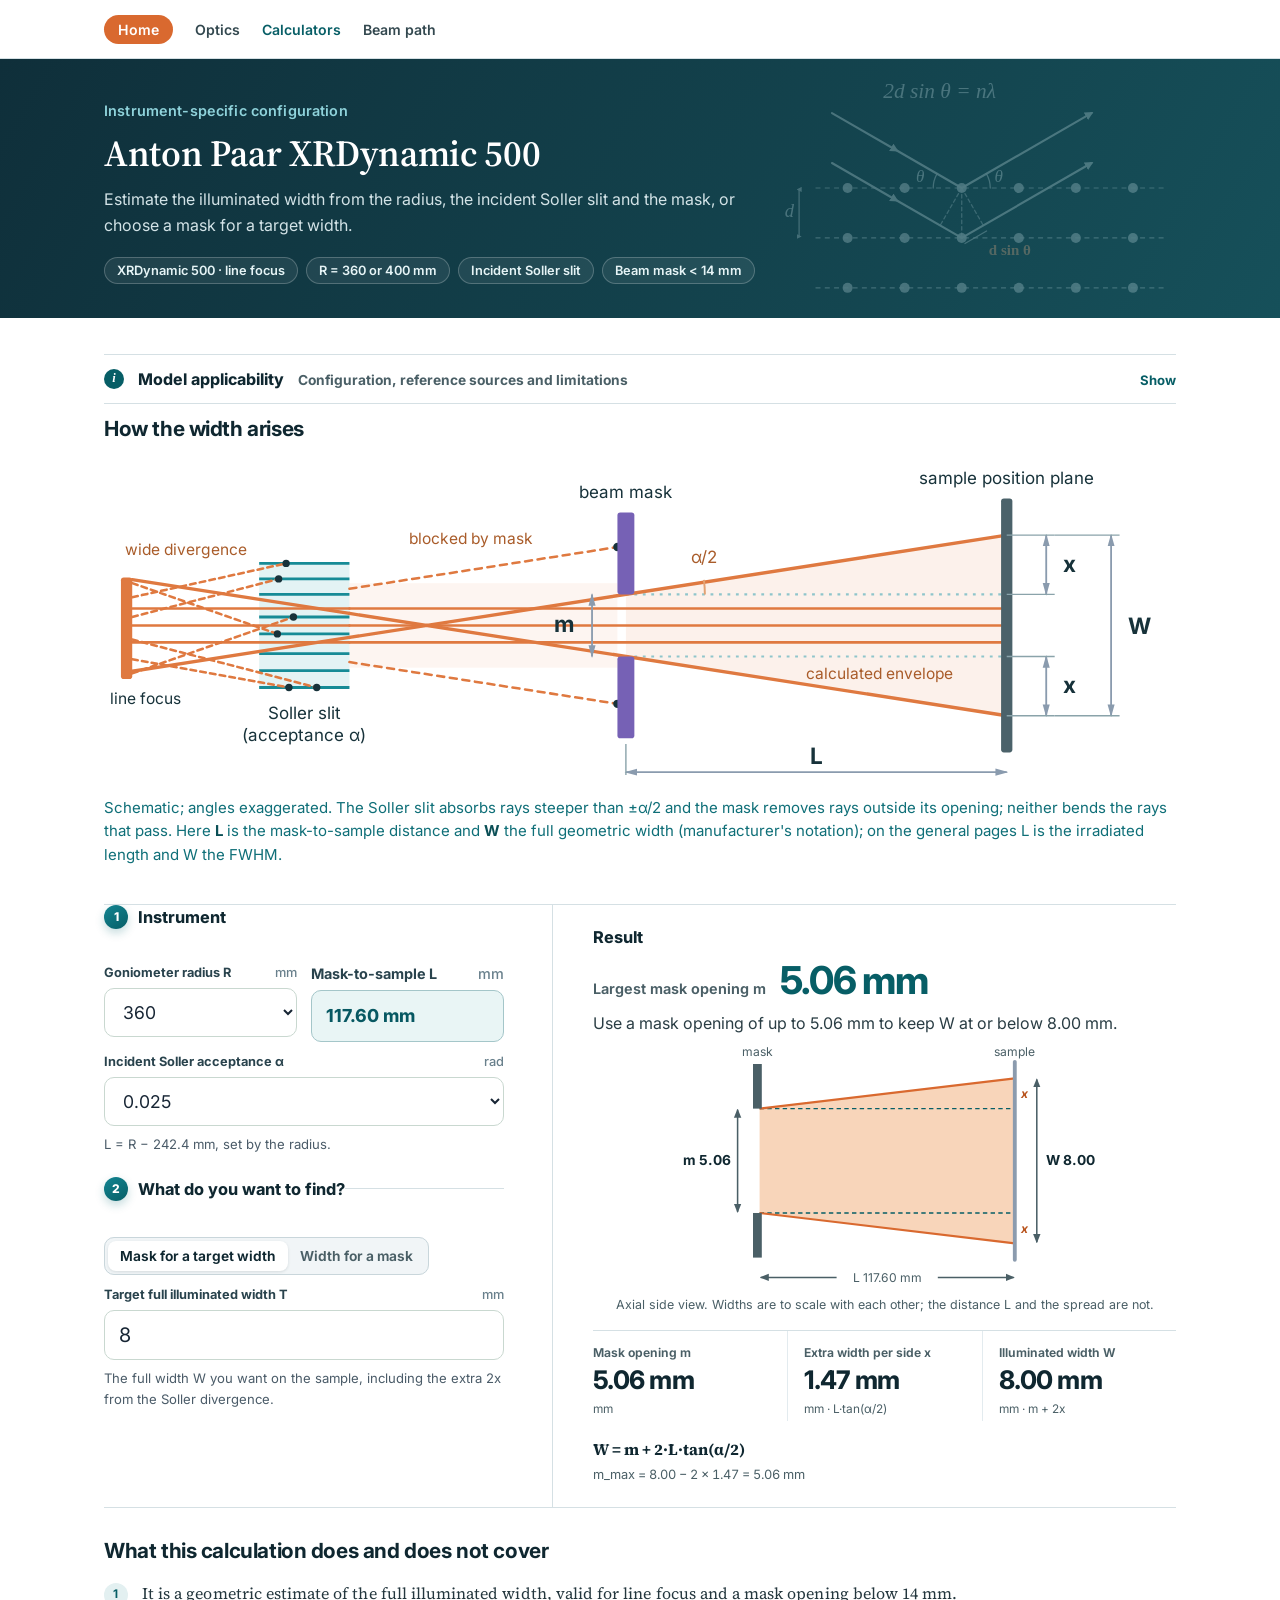
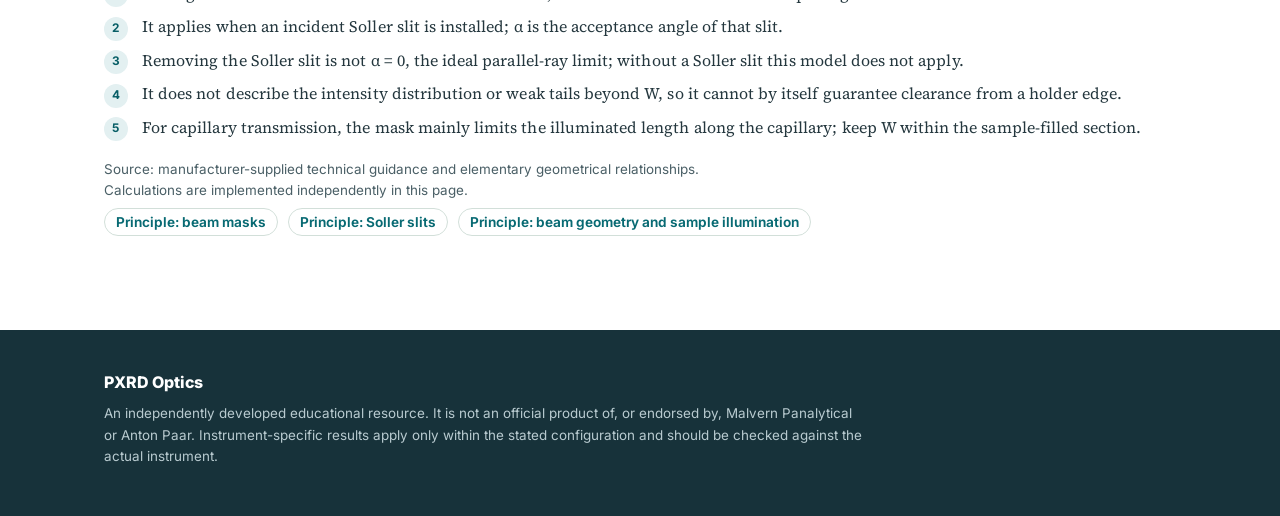
==== commit fe82bbfa: "Remove GitHub link from site navigation" ====
--- a/anton-paar/index.html
+++ b/anton-paar/index.html
@@ -16,7 +16,6 @@
         <a href="../index.html#learn">Optics</a>
         <a href="../index.html#calculators" aria-current="page">Calculators</a>
         <a href="../index.html#beam-path">Beam path</a>
-        <a href="https://github.com/Joe-868/pxrd-optics" target="_blank" rel="noopener noreferrer">GitHub</a>
       </nav>
     </div>
   </header>
